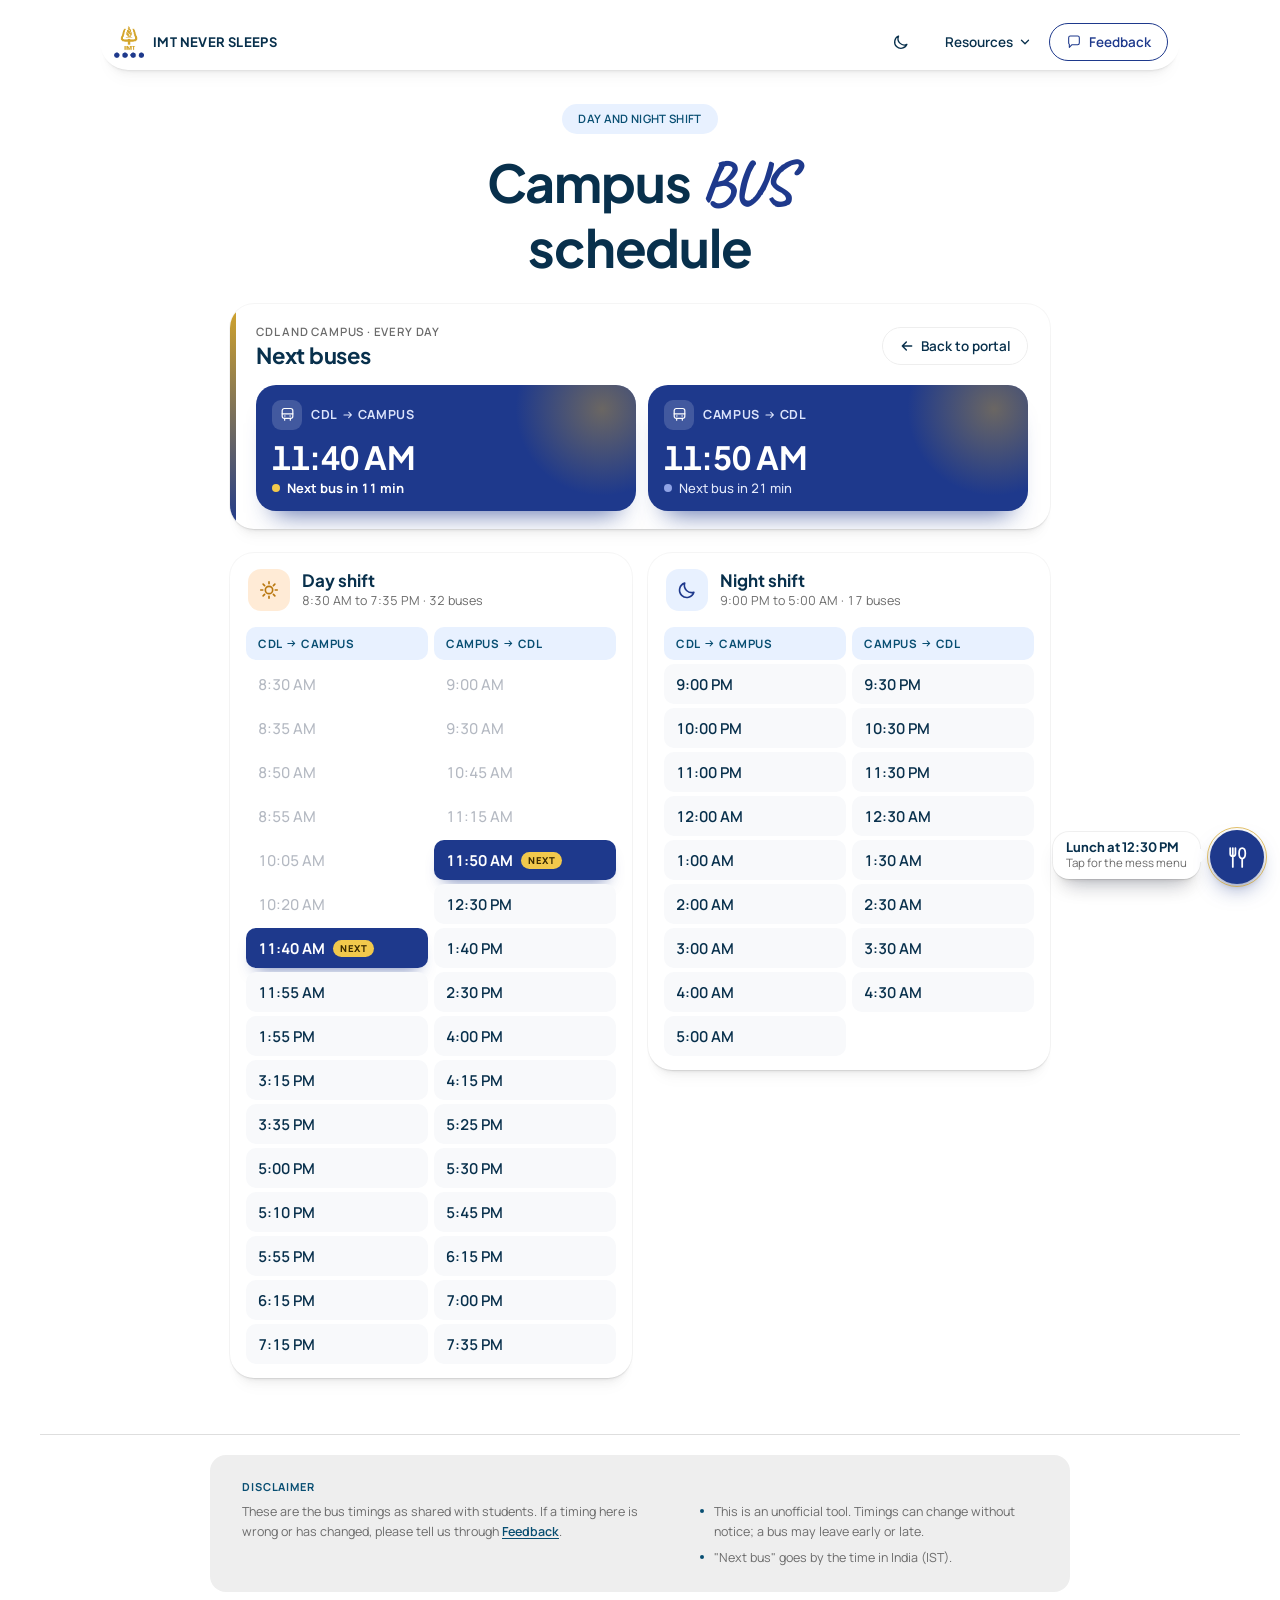
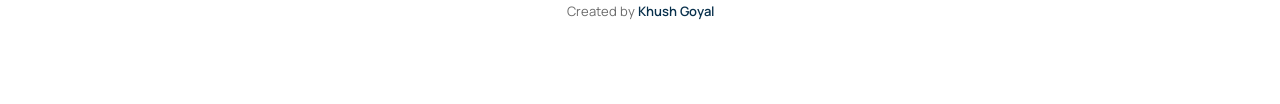
==== bus/index.html @ 66f034b4 "DCP 2026-28 Week 5 schedule Co-Authored-By: Claude Sonnet 5.5 <noreply@anthropic.com>" ====
<!DOCTYPE html>
<html lang="en-IN">
<head>
<meta charset="UTF-8">
<meta name="viewport" content="width=device-width, initial-scale=1.0, viewport-fit=cover">
<title>IMT Ghaziabad Bus Schedule: CDL to Campus | IMT Never Sleeps</title>
<meta name="description" content="IMT Ghaziabad campus bus timings between CDL and Campus: the full day and night shift timetable, with the next bus each way.">
<!--seo:head-->
<link rel="canonical" href="https://imtneversleeps.com/bus/">
<meta name="robots" content="index, follow, max-image-preview:large, max-snippet:-1">
<meta property="og:type" content="website">
<meta property="og:site_name" content="IMT Never Sleeps">
<meta property="og:locale" content="en_IN">
<meta property="og:title" content="IMT Ghaziabad Bus Schedule: CDL to Campus | IMT Never Sleeps">
<meta property="og:description" content="IMT Ghaziabad campus bus timings between CDL and Campus: the full day and night shift timetable, with the next bus each way.">
<meta property="og:url" content="https://imtneversleeps.com/bus/">
<meta property="og:image" content="https://imtneversleeps.com/assets/og-image.png">
<meta property="og:image:width" content="1200">
<meta property="og:image:height" content="630">
<meta property="og:image:alt" content="IMT Never Sleeps: class schedule, exam seat, bus and mess menu for IMT Ghaziabad">
<meta name="twitter:card" content="summary_large_image">
<meta name="twitter:title" content="IMT Ghaziabad Bus Schedule: CDL to Campus | IMT Never Sleeps">
<meta name="twitter:description" content="IMT Ghaziabad campus bus timings between CDL and Campus: the full day and night shift timetable, with the next bus each way.">
<meta name="twitter:image" content="https://imtneversleeps.com/assets/og-image.png">
<script type="application/ld+json">{"@context":"https://schema.org","@graph":[{"@type":"WebPage","@id":"https://imtneversleeps.com/bus/#webpage","url":"https://imtneversleeps.com/bus/","name":"IMT Ghaziabad Bus Schedule: CDL to Campus | IMT Never Sleeps","description":"IMT Ghaziabad campus bus timings between CDL and Campus: the full day and night shift timetable, with the next bus each way.","inLanguage":"en-IN","isPartOf":{"@id":"https://imtneversleeps.com/#website"},"dateModified":"2026-10-31","primaryImageOfPage":{"@type":"ImageObject","url":"https://imtneversleeps.com/assets/og-image.png"},"breadcrumb":{"@id":"https://imtneversleeps.com/bus/#breadcrumb"}},{"@type":"BreadcrumbList","@id":"https://imtneversleeps.com/bus/#breadcrumb","itemListElement":[{"@type":"ListItem","position":1,"name":"Home","item":"https://imtneversleeps.com/"},{"@type":"ListItem","position":2,"name":"Bus schedule","item":"https://imtneversleeps.com/bus/"}]}]}</script>
<!--/seo:head-->
<link rel="icon" type="image/png" href="../assets/imt-logo.png">
<link rel="manifest" href="../manifest.webmanifest">
<meta name="theme-color" content="#ffffff">
<meta name="color-scheme" content="light dark">
<meta name="apple-mobile-web-app-capable" content="yes">
<meta name="mobile-web-app-capable" content="yes">
<meta name="apple-mobile-web-app-title" content="IMT Never Sleeps">
<link rel="apple-touch-icon" href="../assets/apple-touch-icon.png?v=halloween">
<link rel="preconnect" href="https://fonts.gstatic.com" crossorigin>
<link rel="stylesheet" href="https://fonts.googleapis.com/css2?family=Manrope:wght@400;500;600;700&family=Plus+Jakarta+Sans:wght@500;600;700&family=Caveat:wght@600;700&display=swap">
<script src="../js/theme.js?v=702672a2"></script>
<script>try{if(sessionStorage.getItem('imt.pre'))document.documentElement.classList.add('pre-quick')}catch(e){}</script>
<link rel="stylesheet" href="../css/styles.css?v=c58697b0">
<link rel="stylesheet" href="../css/festival.css?v=6473209a">
</head>
<body class="tool">
<div id="preloader" role="status" aria-label="Loading IMT Never Sleeps">
  <div class="pre-stage">
    <span class="pre-glow"></span>
    <svg class="pre-ring" viewBox="0 0 120 120" aria-hidden="true"><circle class="pre-track" cx="60" cy="60" r="54"/><circle cx="60" cy="60" r="54"/></svg>
    <span class="pre-tile"><img src="../assets/imt-logo.png" alt="" width="56" height="62"></span>
    <i class="pre-star s1"></i><i class="pre-star s2"></i><i class="pre-star s3"></i>
  </div>
  <div class="pre-name">IMT <b>Never</b> Sleeps</div>
  <div class="pre-bar"><i></i></div>
</div>
<noscript><style>#preloader{display:none!important}</style></noscript>


<header class="site-header" id="siteHeader">
  <div class="header-inner">
    <a class="brand" href="../" aria-label="IMT Never Sleeps, home">
      <img class="brand-icon" src="../assets/imt-logo.png" alt="" width="30" height="33">
      <span class="brand-name">IMT Never Sleeps</span>
    </a>
    <button class="theme-toggle" id="themeBtn" type="button" aria-label="Switch to dark mode" title="Switch to dark mode">
      <svg class="th-ico th-moon" viewBox="0 0 24 24" fill="none" aria-hidden="true"><path d="M20 14.500A8 8 0 0 1 9.500 4a8 8 0 1 0 10.500 10.500Z" stroke="currentColor" stroke-width="1.700" stroke-linejoin="round"/></svg>
      <svg class="th-ico th-sun" viewBox="0 0 24 24" fill="none" aria-hidden="true"><circle cx="12" cy="12" r="4" stroke="currentColor" stroke-width="1.700"/><path d="M12 3v2.200M12 18.800V21M3 12h2.200M18.800 12H21M5.600 5.600l1.600 1.600M16.800 16.800l1.600 1.600M5.600 18.400l1.600-1.600M16.800 7.200l1.600-1.600" stroke="currentColor" stroke-width="1.700" stroke-linecap="round"/></svg>
    </button>
    <button class="nav-toggle" id="navToggle" type="button" aria-label="Menu" aria-expanded="false" aria-controls="navMenu">
      <svg viewBox="0 0 24 24" fill="none" aria-hidden="true"><path d="M4 7h16M4 12h16M4 17h16" stroke="currentColor" stroke-width="1.9" stroke-linecap="round"/></svg>
    </button>
    <nav class="header-actions nav-menu" id="navMenu" aria-label="Site">
      <div class="nav-group" id="navRes">
        <button class="nav-link nav-res" id="resToggle" type="button" aria-expanded="false" aria-controls="resMenu">
          <svg viewBox="0 0 24 24" fill="none" aria-hidden="true"><rect x="4" y="4" width="6.500" height="6.500" rx="1.800" stroke="currentColor" stroke-width="1.600"/><rect x="13.500" y="4" width="6.500" height="6.500" rx="1.800" stroke="currentColor" stroke-width="1.600"/><rect x="4" y="13.500" width="6.500" height="6.500" rx="1.800" stroke="currentColor" stroke-width="1.600"/><rect x="13.500" y="13.500" width="6.500" height="6.500" rx="1.800" stroke="currentColor" stroke-width="1.600"/></svg>
          <span>Resources</span>
          <svg class="nav-chev" viewBox="0 0 24 24" fill="none" aria-hidden="true"><path d="M6 9l6 6 6-6" stroke="currentColor" stroke-width="2.2" stroke-linecap="round" stroke-linejoin="round"/></svg>
        </button>
        <div class="res-menu" id="resMenu">
          <a class="res-item" id="busNav" href="../bus/">
            <svg viewBox="0 0 24 24" fill="none" aria-hidden="true"><rect x="4.5" y="3.5" width="15" height="14" rx="3" stroke="currentColor" stroke-width="1.6"/><path d="M4.5 11h15M8 17.5V20M16 17.5V20" stroke="currentColor" stroke-width="1.6" stroke-linecap="round"/><circle cx="8.3" cy="14.200" r="1" fill="currentColor"/><circle cx="15.700" cy="14.200" r="1" fill="currentColor"/></svg>
            <span>Bus Schedule</span>
          </a>
          <div class="res-pair">
            <a class="res-item" id="lmsNav" href="https://lms.imt.edu/login/" target="_blank" rel="noopener">
              <svg viewBox="0 0 24 24" fill="none" aria-hidden="true"><path d="M2.500 9.500 12 5l9.500 4.500L12 14 2.500 9.500Z" stroke="currentColor" stroke-width="1.600" stroke-linejoin="round"/><path d="M6.500 11.800V16c0 1.200 2.500 2.500 5.500 2.500s5.500-1.300 5.500-2.500v-4.200M21.500 9.500V15" stroke="currentColor" stroke-width="1.600" stroke-linecap="round" stroke-linejoin="round"/></svg>
              <span>LMS</span>
            </a>
            <a class="res-item" id="erpNav" href="https://erp.imt.edu/login.htm" target="_blank" rel="noopener">
              <svg viewBox="0 0 24 24" fill="none" aria-hidden="true"><path d="M3 20.500h18M5 20.500V9.500M19 20.500V9.500M9.500 20.500V9.500M14.500 20.500V9.500M2.500 9 12 3.500 21.500 9H2.500Z" stroke="currentColor" stroke-width="1.600" stroke-linecap="round" stroke-linejoin="round"/></svg>
              <span>ERP</span>
            </a>
          </div>
        </div>
      </div>
      <a class="nav-link" id="feedbackNav" href="https://forms.gle/y2CWo8Nq7o2GqytcA" target="_blank" rel="noopener">
        <svg viewBox="0 0 24 24" fill="none" aria-hidden="true"><path d="M4 5.5A2.5 2.5 0 0 1 6.5 3h11A2.5 2.5 0 0 1 20 5.5v8A2.5 2.5 0 0 1 17.5 16H9l-4 4v-4.5A2.5 2.5 0 0 1 4 13.5v-8Z" stroke="currentColor" stroke-width="1.6" stroke-linejoin="round"/></svg>
        <span>Feedback</span>
      </a>
      <button class="nav-link nav-install" id="installNav" type="button" hidden>
        <svg viewBox="0 0 24 24" fill="none" aria-hidden="true"><rect x="6" y="2.5" width="12" height="19" rx="2.5" stroke="currentColor" stroke-width="1.6"/><path d="M12 7.5v7M9 12l3 3 3-3" stroke="currentColor" stroke-width="1.6" stroke-linecap="round" stroke-linejoin="round"/></svg>
        <span id="installNavText">Install app</span>
      </button>
    </nav>
  </div>
</header>

<div class="hero-glow" aria-hidden="true"></div>

<div class="wrap">
  <div class="hero" id="top">
    <span class="eyebrow">Day and night shift</span>
    <h1>Campus <span class="cursive-accent">bus</span><br>schedule</h1>
  </div>

  <div id="results">
    <div class="ticket-head id-card bus-head">
      <div class="id-head">
        <div class="id-who">
          <div class="roll-lbl">CDL and Campus · every day</div>
          <div class="roll-val">Next buses</div>
        </div>
        <a class="btn-ghost id-back" id="backBtn" href="../">
          <svg viewBox="0 0 24 24" fill="none" aria-hidden="true"><path d="M19 12H5M11 6l-6 6 6 6" stroke="currentColor" stroke-width="2.2" stroke-linecap="round" stroke-linejoin="round"/></svg>
          Back to portal
        </a>
      </div>
      <div class="bus-nexts" id="busNext" aria-live="polite"></div>
    </div>
    <div class="bus-shifts" id="busShifts"><!--seo:busfallback--><section class="seo-shift"><h2>Day shift</h2><table class="seo-table"><caption>From CDL to Campus</caption><tbody><tr><td>8:30 AM, 8:35 AM, 8:50 AM, 8:55 AM, 10:05 AM, 10:20 AM, 11:40 AM, 11:55 AM, 1:55 PM, 3:15 PM, 3:35 PM, 5:00 PM, 5:10 PM, 5:55 PM, 6:15 PM, 7:15 PM</td></tr></tbody></table><table class="seo-table"><caption>From Campus to CDL</caption><tbody><tr><td>9:00 AM, 9:30 AM, 10:45 AM, 11:15 AM, 11:50 AM, 12:30 PM, 1:40 PM, 2:30 PM, 4:00 PM, 4:15 PM, 5:25 PM, 5:30 PM, 5:45 PM, 6:15 PM, 7:00 PM, 7:35 PM</td></tr></tbody></table></section><section class="seo-shift"><h2>Night shift</h2><table class="seo-table"><caption>From CDL to Campus</caption><tbody><tr><td>9:00 PM, 10:00 PM, 11:00 PM, 12:00 AM, 1:00 AM, 2:00 AM, 3:00 AM, 4:00 AM, 5:00 AM</td></tr></tbody></table><table class="seo-table"><caption>From Campus to CDL</caption><tbody><tr><td>9:30 PM, 10:30 PM, 11:30 PM, 12:30 AM, 1:30 AM, 2:30 AM, 3:30 AM, 4:30 AM</td></tr></tbody></table></section><!--/seo:busfallback--></div>
  </div>
  <!--seo:about--><noscript><section class="seo-about" id="about" aria-labelledby="aboutTitle"><h2 id="aboutTitle">About the campus bus</h2><p>The day shift has 16 buses from CDL (first at 8:30 AM) and 16 from Campus (first at 9:00 AM, last at 7:35 PM). The night shift has 9 buses from CDL (first at 9:00 PM) and 8 from Campus (first at 9:30 PM, last at 4:30 AM).</p><h2>Frequently asked questions</h2><div class="seo-faq"><div class="seo-q"><h3>When is the first bus from CDL to Campus?</h3><p>On the day shift the first bus from CDL leaves at 8:30 AM and the first from Campus leaves at 9:00 AM.</p></div><div class="seo-q"><h3>Is there a night bus at IMT Ghaziabad?</h3><p>Yes. The night shift has 9 buses from CDL (first at 9:00 PM) and 8 from Campus (first at 9:30 PM, last at 4:30 AM).</p></div><div class="seo-q"><h3>Do the bus timings change?</h3><p>They can. The timings are those shared with students and were last updated on 23 Oct 2026. A bus may leave early or late, so allow some margin.</p></div></div></section></noscript><!--/seo:about-->
</div>

<footer>
  <div class="disclaimer">
    <span class="disclaimer-label">Disclaimer</span>
    <div class="disclaimer-body">
      <p class="disclaimer-text">These are the bus timings as shared with students. If a timing here is wrong or has changed, please tell us through <a href="https://forms.gle/y2CWo8Nq7o2GqytcA" target="_blank" rel="noopener">Feedback</a>.</p>
      <ul class="disclaimer-list">
        <li>This is an unofficial tool. Timings can change without notice; a bus may leave early or late.</li>
        <li>"Next bus" goes by the time in India (IST).</li>
      </ul>
    </div>
  </div>
  <span class="credit">Created by <a href="https://www.linkedin.com/in/khushgoyal17/" target="_blank" rel="noopener">Khush Goyal</a></span>
</footer>

<script src="../js/portal-config.js?v=59d9a787"></script>
<script src="../js/site-data.js?v=dc0d8661"></script>
<script src="../js/roster-data.js?v=dfa1e380"></script>
<script src="../js/common.js?v=d513f07c"></script>
<script src="../js/festival.js?v=316a29ea"></script>
<script src="../js/halloween.js?v=b60eede7"></script>
<script src="../js/mess-data.js?v=aaeb11f6"></script>
<script src="../js/mess.js?v=8ed478b9"></script>
<script src="../js/bus-data.js?v=383916c0"></script>
<script src="../js/bus.js?v=7085c862"></script>
<script src="../js/preloader.js?v=bb9ffc0e"></script>
</body>
</html>
---- css/styles.css ----
:root{
  color-scheme: light;

  /* ---- Portrait design tokens (see DESIGN FILE/) ---- */
  --color-portrait-ink:#08304c;
  --color-nautical-teal:#084e72;
  /* sampled directly from assets/imt-logo.png: the torch's gold and the wordmark's navy */
  --color-imt-navy:#1e398c;
  --color-imt-gold:#d4a52a;
  --color-graphite-body:#2c2c2c;
  --color-slate-helper:#6b6b6b;
  --color-ash-divider:#dedede;
  --color-mist-hairline:#eeeeee;
  --color-white-canvas:#ffffff;
  --color-mint-wash:#d7ffe2;
  --color-sky-wash:#e8f1ff;
  --color-peach-wash:#ffebd6;
  /* Functional exception: the design file has no semantic error color of its own
     (its palette is two navy inks + one decorative rainbow), so this is a
     pragmatic addition for a real UI error state, not a brand hue. */
  --color-danger:#c0392b;

  /* More tokens, so the dark theme (end of this file) can change them.
     --color-page is the page behind the cards; --color-accent is the navy
     when it is used as text, a border or an icon (the navy as a button
     background stays --color-imt-navy). */
  --color-page:#ffffff;
  --color-accent:#1e398c;
  --color-drop:#fbfcfe;
  --color-row:#f8f9fb;
  --color-gone:#b4b9c2;
  --color-ok-ink:#0c4a2c;
  --color-bad-ink:#7c2018;
  --color-sun-ink:#b9770e;

  /* Fonts: Switzer/Basier Circle are commercial and unavailable on Google Fonts,
     so we use the design file's own listed substitutes. */
  --font-switzer:'Manrope', ui-sans-serif, system-ui, -apple-system, "Segoe UI", Roboto, sans-serif;
  --font-basier-circle:'Plus Jakarta Sans', ui-sans-serif, system-ui, -apple-system, "Segoe UI", Roboto, sans-serif;
  --font-cursive:'Caveat', cursive;

  --page-max-width:1200px;

  --radius-nav:28px;
  --radius-tags:9999px;
  --radius-cards:24px;
  --radius-buttons:28px;

  --shadow-md: rgba(0,0,0,.03) 0 16px 16px -8px, rgba(0,0,0,.03) 0 10px 10px -5px, rgba(0,0,0,.03) 0 5px 5px -2.5px, rgba(0,0,0,.03) 0 3px 3px -1.5px, rgba(0,0,0,.03) 0 2px 2px -1px, rgba(0,0,0,.03) 0 1px 1px -.5px;
  --shadow-subtle-2: oklab(0 0 0 / .04) 0 0 0 1px, rgba(0,0,0,.03) 0 16px 16px -8px, rgba(0,0,0,.03) 0 10px 10px -5px, rgba(0,0,0,.03) 0 5px 5px -2.5px, rgba(0,0,0,.03) 0 3px 3px -1.5px, rgba(0,0,0,.03) 0 2px 2px -1px, rgba(0,0,0,.03) 0 1px 1px -.5px;
  --shadow-subtle-3: oklab(0 0 0 / .06) 0 0 0 1px, rgba(0,0,0,.07) 0 20px 20px -10px, rgba(0,0,0,.04) 0 10px 10px -5px, rgba(0,0,0,.03) 0 5px 5px -2.5px, rgba(0,0,0,.03) 0 3px 3px -1.5px, rgba(0,0,0,.03) 0 2px 2px -1px, rgba(0,0,0,.03) 0 1px 1px -.5px;
}

*{box-sizing:border-box}
html,body{background:var(--color-page)}
body{
  margin:0;
  color:var(--color-portrait-ink);
  font-family:var(--font-switzer);
  font-variant-numeric:tabular-nums;
  -webkit-font-smoothing:antialiased;
  overflow-x:hidden;
  /* "clip", like the html rule near the end of this file, cuts anything that
     sticks out sideways without making the body a scroll area of its own;
     as a scroll area it would stop the header below from staying put */
  overflow-x:clip;
  /* No "perspective" on the body: it put the sticky header inside a 3D
     rendering context, which makes it shake while scrolling. The 3D tilts
     below carry their own perspective() instead. */
}
h1,h2,h3{ font-family:var(--font-basier-circle); text-wrap:balance; margin:0; }
a{color:inherit}

/* ---------- header ---------- */
.site-header{
  position:sticky; top:14px; z-index:30;
  max-width:calc(var(--page-max-width) - 80px);
  margin:0 auto; padding:0 20px;
  transform-origin:top center;
  animation:dropIn .7s cubic-bezier(.2,.8,.2,1) .02s backwards;
}
.header-inner{
  display:flex; align-items:center; justify-content:space-between; gap:12px;
  background:var(--color-white-canvas);
  border-radius:var(--radius-nav);
  box-shadow:var(--shadow-md);
  padding:8px 12px 8px 14px;
  transition:box-shadow .3s ease;
}
.site-header.is-scrolled .header-inner{ box-shadow:var(--shadow-subtle-3); }

.brand{ display:inline-flex; align-items:center; gap:9px; text-decoration:none; color:var(--color-portrait-ink); min-width:0; }
.brand-icon{ flex-shrink:0; display:block; object-fit:contain; }
.brand-name{ font-family:var(--font-basier-circle); font-weight:700; font-size:13px; letter-spacing:.03em; text-transform:uppercase; white-space:nowrap; overflow:hidden; text-overflow:ellipsis; }

.btn-contact{
  display:inline-flex; align-items:center; gap:6px;
  font:inherit; font-weight:600; font-size:13.5px;
  padding:10px 18px; border-radius:var(--radius-buttons);
  border:1.5px solid var(--color-accent); color:var(--color-accent); background:var(--color-white-canvas);
  text-decoration:none; white-space:nowrap;
  transition:transform .15s cubic-bezier(.2,.8,.2,1), background .2s ease, color .2s ease;
}
.btn-contact svg{ width:15px;height:15px;flex-shrink:0; }
.btn-contact:hover{ background:var(--color-imt-navy); color:#fff; transform:translateY(-2px); }
.btn-contact:active{ transform:translateY(0) scale(.97); }

/* The entrance animations play and then let go ('backwards', not 'forwards'): the element goes back to its
   ordinary styles, with no transform left on it at all. A leftover transform, even an identity one, gives a
   sticky header its own paint layer, which is what shakes while scrolling on a phone. */
@keyframes dropIn{ from{ opacity:0; transform:perspective(1600px) translateY(-16px) rotateX(8deg); } }

/* soft one-off radial glow behind the hero only, per the source design system */
.hero-glow{
  position:absolute; left:50%; top:64px;
  width:min(900px,100vw); height:min(520px,70vw);
  transform:translateX(-50%);
  background:radial-gradient(min(560px,90vw) min(360px,60vw) at 50% 30%, color-mix(in srgb, var(--color-imt-gold) 14%, transparent) 0%, transparent 70%);
  z-index:-1; pointer-events:none;
}

.wrap{
  max-width:860px;
  margin:0 auto;
  padding-inline:20px;
  padding-block:48px 0;
  position:relative;
  z-index:1;
}
.hero,.search-card,#emptyState{
  max-width:640px;
  margin-left:auto;
  margin-right:auto;
}

/* ---------- hero ---------- */
.hero{
  text-align:center;
  transform-origin:top center;
  animation:heroIn .8s cubic-bezier(.2,.8,.2,1) .12s backwards;
}
@keyframes heroIn{ from{ opacity:0; transform:perspective(1600px) translateY(18px) rotateX(6deg); } }

.eyebrow{
  display:inline-flex;align-items:center;gap:6px;
  font-size:11.5px;font-weight:600;letter-spacing:.03em;text-transform:uppercase;
  color:var(--color-nautical-teal);
  background:var(--color-sky-wash);
  padding:7px 16px;border-radius:var(--radius-tags);
  margin-bottom:22px;
  max-width:100%;
  text-align:center;
  white-space:nowrap;
  line-height:1.4;
}
@media (max-width:480px){
  .eyebrow{ font-size:9.5px; letter-spacing:.01em; padding:6px 12px; white-space:normal; }
}

h1{
  font-size:clamp(34px,7vw,64px);
  font-weight:700;
  letter-spacing:-0.02em;
  line-height:1.12;
  color:var(--color-portrait-ink);
  margin-bottom:0;
}
.cursive-accent{
  font-family:var(--font-cursive);
  font-weight:700;
  font-size:1.2em;
  color:var(--color-accent);
  padding-inline:2px;
}

/* ---------- search ---------- */
.search-card{
  margin-top:40px;
  background:var(--color-white-canvas);
  border:1px solid var(--color-mist-hairline);
  border-radius:var(--radius-cards);
  box-shadow:var(--shadow-subtle-2);
  padding:24px;
  animation:cardIn .7s cubic-bezier(.2,.8,.2,1) .24s backwards;
  transition:box-shadow .35s ease;
}
@keyframes cardIn{ from{ opacity:0; transform:translateY(var(--rise, 20px)); } }
.search-card:hover{ box-shadow:var(--shadow-subtle-3); }

.field-label{
  display:block;font-size:12px;font-weight:600;letter-spacing:.05em;text-transform:uppercase;
  color:var(--color-slate-helper);margin-bottom:8px;
}
.search-row{display:flex;gap:10px;position:relative}
#roll{
  flex:1;
  min-width:0;
  font:inherit;
  font-size:16px;
  font-weight:500;
  letter-spacing:.02em;
  padding:14px 18px;
  border-radius:var(--radius-tags);
  border:1.5px solid var(--color-mist-hairline);
  background:var(--color-white-canvas);
  color:var(--color-portrait-ink);
  transition:border-color .2s ease;
}
#roll::placeholder{color:var(--color-slate-helper);letter-spacing:normal;font-weight:400}
#roll:focus{outline:none;border-color:var(--color-portrait-ink)}

/* IMT brand CTA - solid navy, sampled from the logo */
.btn-rainbow{
  position:relative;
  font:inherit;font-weight:700;font-size:15px;
  padding:12px 26px;border-radius:var(--radius-buttons);
  color:#fff;cursor:pointer;
  white-space:nowrap;
  border:none;
  background-color:var(--color-imt-navy);
  box-shadow:var(--shadow-subtle-2);
  transition:transform .15s cubic-bezier(.2,.8,.2,1), box-shadow .15s ease, filter .15s ease;
}
.btn-rainbow:hover{ transform:perspective(900px) translateY(-2px) rotateX(4deg); box-shadow:var(--shadow-md); filter:brightness(1.12); }
.btn-rainbow:active{ transform:translateY(0) scale(.97); }

.error{
  margin-top:14px;font-size:14px;color:var(--color-danger);font-weight:500;
  display:flex;gap:6px;align-items:flex-start;
}

/* ---------- steps strip ---------- */
.steps-strip{
  display:flex; justify-content:center; align-items:center;
  flex-wrap:nowrap;
  gap:8px 20px;
  max-width:100%; margin:28px auto 0;
  --rise:14px;
  animation:cardIn .6s cubic-bezier(.2,.8,.2,1) .34s backwards;
}
.step{ display:flex; align-items:center; gap:8px; transition:transform .2s cubic-bezier(.2,.8,.2,1); white-space:nowrap; }
.step-badge{
  width:30px;height:30px;flex-shrink:0;
  border-radius:50%;
  background:var(--color-sky-wash); color:var(--color-nautical-teal);
  display:flex;align-items:center;justify-content:center;
}
.step-badge svg{ width:15px;height:15px; }
.step-text{ font-size:13.5px; color:var(--color-graphite-body); font-weight:500; }
.step + .step::before{
  content:"";
  width:16px;height:1px;background:var(--color-ash-divider);
  margin-right:12px;
  align-self:center;
  flex-shrink:0;
}
@media (max-width:900px){
  .steps-strip{ flex-wrap:wrap; }
}
@media (max-width:520px){
  .steps-strip{ flex-direction:column; align-items:center; gap:12px; }
  .step + .step::before{ display:none; }
}

/* ---------- results ---------- */
#results{margin-top:40px}
.ticket-head{
  display:flex;justify-content:space-between;align-items:flex-end;gap:12px;
  margin-bottom:16px;flex-wrap:wrap;
}
.ticket-head .roll-lbl{font-size:12px;color:var(--color-slate-helper);letter-spacing:.05em;text-transform:uppercase;font-weight:600}
.ticket-head .roll-val{font-size:24px;font-weight:700;color:var(--color-portrait-ink);letter-spacing:-.01em;font-family:var(--font-basier-circle)}
.ticket-head .roll-roster{font-size:13px;color:var(--color-slate-helper);font-weight:500;margin-top:2px}
.count-badge{
  font-size:13px;font-weight:600;color:var(--color-nautical-teal);
  background:var(--color-sky-wash);
  padding:6px 14px;border-radius:var(--radius-tags);white-space:nowrap;
}

.actions{display:flex;gap:10px;margin-bottom:26px;flex-wrap:wrap}
.btn-ghost{
  display:inline-flex;align-items:center;justify-content:center;gap:6px;
  font:inherit;font-weight:600;font-size:14px;
  padding:11px 22px;border-radius:var(--radius-buttons);cursor:pointer;
  border:1.5px solid var(--color-mist-hairline);background:var(--color-white-canvas);color:var(--color-portrait-ink);
  transition:transform .15s ease, border-color .15s ease, background .2s ease, color .2s ease;
}
.btn-ghost svg{ width:16px;height:16px;flex-shrink:0; }
.btn-ghost:hover{ background:var(--color-imt-navy); border-color:var(--color-imt-navy); color:#fff; transform:translateY(-2px); }
.btn-ghost:active{ transform:translateY(0) scale(.97); }

.day-group{margin-bottom:28px}
.day-title{
  font-size:13px;font-weight:700;letter-spacing:.04em;text-transform:uppercase;
  color:var(--color-slate-helper);margin:0 0 12px;
  display:flex;align-items:center;gap:10px;
}
.day-title::after{content:"";flex:1;height:1px;background:var(--color-ash-divider)}

.card-grid{
  display:grid;
  grid-template-columns:repeat(2,1fr);
  gap:14px;
}
@media (max-width:640px){
  .card-grid{ grid-template-columns:1fr; }
}

.exam-card{
  background:var(--color-white-canvas);
  border:1px solid var(--color-mist-hairline);
  border-radius:var(--radius-cards);
  padding:20px 22px;
  box-shadow:var(--shadow-subtle-2);
  transform-origin:top center;
  animation:cardReveal .55s cubic-bezier(.2,.8,.2,1) backwards;
  transition:transform .25s cubic-bezier(.2,.8,.2,1), box-shadow .25s ease;
}   /* no will-change: it made every card its own paint layer, which stutters a phone */
.exam-card:hover{ box-shadow:var(--shadow-subtle-3); }
@keyframes cardReveal{ from{ opacity:0; transform:perspective(1600px) translateY(16px) rotateX(-6deg); } }

.exam-subject{font-weight:700;font-size:16px;color:var(--color-portrait-ink);line-height:1.4;margin-bottom:16px}

.detail-grid{
  display:grid;
  grid-template-columns:repeat(2,1fr);
  gap:12px;
}
.detail{
  background:var(--tint, var(--color-mist-hairline));
  border-radius:12px;
  padding:10px 12px;
}
.detail .k{
  font-size:10.5px;font-weight:600;text-transform:uppercase;letter-spacing:.05em;
  color:var(--color-slate-helper);margin-bottom:4px;
}
.detail .v{font-size:15px;font-weight:700;color:var(--color-portrait-ink)}

.card-cal-link{
  display:inline-flex; align-items:center; gap:5px;
  margin-top:14px;
  font-size:12.5px; font-weight:600; color:var(--color-nautical-teal);
  text-decoration:none;
}
.card-cal-link svg{ width:13px;height:13px;flex-shrink:0; }
.card-cal-link:hover{ text-decoration:underline; }

.empty{
  text-align:center;padding:48px 20px;color:var(--color-slate-helper);font-size:14.5px;font-weight:400;
}

/* ---------- footer ---------- */
footer{
  max-width:var(--page-max-width);
  margin:56px auto 0;padding:20px 20px 40px;
  border-top:1px solid var(--color-ash-divider);
  display:flex;flex-direction:column;align-items:center;gap:10px;
  text-align:center;
}
.disclaimer{
  width:100%; max-width:560px;
  text-align:left;
  background:var(--color-mist-hairline);
  border-radius:16px;
  padding:16px 20px;
}
.disclaimer-label{
  display:block;
  font-size:11px;font-weight:700;letter-spacing:.08em;text-transform:uppercase;
  color:var(--color-nautical-teal);
  margin-bottom:8px;
}
.disclaimer-list{ margin:0;padding:0;list-style:none;display:flex;flex-direction:column;gap:6px; }
.disclaimer-list li{
  position:relative;padding-left:14px;
  font-size:12px;line-height:1.55;color:var(--color-slate-helper);font-weight:400;
}
.disclaimer-list li::before{
  content:"";position:absolute;left:0;top:7px;
  width:4px;height:4px;border-radius:50%;
  background:var(--color-nautical-teal);
}
.disclaimer-text{ margin:0; font-size:12px;line-height:1.55;color:var(--color-slate-helper);font-weight:400; }
footer .credit{font-size:13px;color:var(--color-slate-helper);font-weight:400}
footer .credit a{color:var(--color-portrait-ink);text-decoration:none;font-weight:600}
footer .credit a:hover{text-decoration:underline}

[hidden]{display:none!important}

@media (prefers-reduced-motion: reduce){
  .site-header,.hero,.search-card,.steps-strip,.exam-card{ animation:none!important; opacity:1!important; transform:none!important; }
  .btn-rainbow:hover,.btn-contact:hover,.btn-ghost:hover,.exam-card:hover{ transform:none!important; }
  .exam-card{ transition:none!important; }
}

@media (max-width:480px){
  .detail-grid{grid-template-columns:repeat(2,1fr)}
  .search-card{ padding:18px; }
  .search-row{flex-direction:column; gap:8px;}
  #roll{ padding:11px 16px; }
  .btn-rainbow{ padding:11px 20px; font-size:14px; }
  .actions{flex-wrap:nowrap}
  .btn-rainbow,.btn-ghost{flex:1;text-align:center;padding-left:14px;padding-right:14px}
  .wrap{padding-block:36px 0}
  .brand-name{ font-size:12.5px; }
  .brand-icon{ width:24px; height:26px; }
  .btn-contact{ padding:9px 14px; font-size:12.5px; }
}

/* ============ PRINT: plain, one page, roll number + info only ============ */
@media print{
  @page{ size:auto; margin:10mm 14mm; }
  html,body{ background:#fff!important; }
  html,body,.wrap{ perspective:none!important; }
  .site-header,.hero-glow,.search-card,.steps-strip,.actions,.eyebrow,footer .disclaimer,.count-badge,.card-cal-link{ display:none!important; }
  body *{ animation:none!important; transform:none!important; box-shadow:none!important; opacity:1!important; }
  .wrap{ max-width:100%; padding:0; }
  h1{ display:none; }
  .ticket-head{ display:block; margin-bottom:10px; border-bottom:1.5px solid #000; padding-bottom:8px; }
  .ticket-head .roll-lbl{ font-size:10px; color:#000; }
  .ticket-head .roll-val{ font-size:18px; color:#000; }
  .ticket-head .roll-roster{ font-size:10.5px; color:#333; }
  .day-group{ margin-bottom:8px; }
  .day-title{ font-size:10.5px; color:#000; margin-bottom:4px; }
  .day-title::after{ display:none; }
  .card-grid{ display:block!important; }
  .exam-card{
    border:0; border-bottom:1px solid #ccc; border-radius:0;
    padding:6px 0; margin-bottom:0;
    page-break-inside:avoid; break-inside:avoid;
  }
  .exam-subject{ font-size:12.5px; margin-bottom:4px; color:#000; }
  .detail-grid{ display:flex; gap:18px; }
  .detail{ background:none!important; padding:0; }
  .detail .k{ color:#555; font-size:8.5px; }
  .detail .v{ color:#000; font-size:11.5px; }
  footer{ margin-top:14px; padding-top:8px; border-color:#ccc; }
  footer .credit{ font-size:10px; color:#555; }
  footer .credit a{ color:#000; }
}

/* ============ portal + weekly additions ============ */
a.btn-ghost{ text-decoration:none; }

/* ---------- greeting card (portal) ---------- */
.greet-card,.notice-card{
  max-width:640px;
  margin:40px auto 0;
  background:var(--color-white-canvas);
  border:1px solid var(--color-mist-hairline);
  border-radius:var(--radius-cards);
  box-shadow:var(--shadow-subtle-2);
  padding:28px 24px 24px;
  text-align:center;
  animation:cardReveal .55s cubic-bezier(.2,.8,.2,1) backwards;
}
.greet-roll{
  font-size:12px;font-weight:600;letter-spacing:.05em;text-transform:uppercase;
  color:var(--color-slate-helper);margin-bottom:8px;
}
.greet-name,.notice-title{
  font-size:clamp(24px,5vw,34px);font-weight:700;letter-spacing:-.01em;line-height:1.2;
  color:var(--color-portrait-ink);overflow-wrap:anywhere;
}
.greet-meta{
  display:inline-block;margin-top:12px;
  font-size:12.5px;font-weight:600;color:var(--color-nautical-teal);
  background:var(--color-sky-wash);
  padding:6px 14px;border-radius:var(--radius-cards);line-height:1.5;
}
.greet-note,.notice-text{
  margin:14px auto 0;max-width:460px;
  font-size:13.5px;line-height:1.55;color:var(--color-slate-helper);
}
.notice-card .btn-ghost{ margin-top:20px; }

.tool-grid{
  display:grid;grid-template-columns:repeat(2,1fr);gap:12px;
  margin-top:24px;text-align:left;
}
@media (max-width:560px){ .tool-grid{ grid-template-columns:1fr; } }
.tool-btn{
  display:flex;align-items:center;gap:12px;
  padding:16px 18px;border-radius:20px;
  background:var(--color-imt-navy);color:#fff;text-decoration:none;
  box-shadow:var(--shadow-subtle-2);
  transition:transform .15s cubic-bezier(.2,.8,.2,1), box-shadow .15s ease, filter .15s ease;
}
.tool-btn:hover{ transform:translateY(-2px); box-shadow:var(--shadow-md); filter:brightness(1.12); }
.tool-btn:active{ transform:translateY(0) scale(.98); }
.tool-btn:focus-visible,.btn-ghost:focus-visible,.btn-rainbow:focus-visible{ outline:2px solid var(--color-imt-gold); outline-offset:2px; }
.tool-icon{
  width:40px;height:40px;flex-shrink:0;border-radius:50%;
  background:rgba(255,255,255,.14);
  display:flex;align-items:center;justify-content:center;
}
.tool-icon svg{ width:20px;height:20px; }
.tool-text{ display:flex;flex-direction:column;gap:2px;min-width:0; }
.tool-title{ font-family:var(--font-basier-circle);font-weight:700;font-size:16px; }
.tool-sub{ font-size:12.5px;line-height:1.4;opacity:.85; }
.tool-btn .icon-locked{ display:none; }
.tool-btn.is-locked{
  background:var(--color-mist-hairline);color:var(--color-slate-helper);
  box-shadow:none;cursor:not-allowed;filter:none;transform:none;
}
.tool-btn.is-locked .tool-icon{ background:var(--color-ash-divider); }
.tool-btn.is-locked .tool-title{ color:var(--color-graphite-body); }
.tool-btn.is-locked .tool-sub{ opacity:1; }
.tool-btn.is-locked .icon-open{ display:none; }
.tool-btn.is-locked .icon-locked{ display:block; }
.greet-clear{ margin-top:18px;font-size:13px;padding:9px 18px; }

/* ---------- weekly ---------- */
.today-badge,.clash-badge{
  font-size:10.5px;font-weight:700;letter-spacing:.05em;text-transform:uppercase;
  padding:3px 9px;border-radius:var(--radius-tags);white-space:nowrap;
}
.today-badge{ background:var(--color-imt-navy);color:#fff; }
.clash-badge{
  display:inline-block;margin-left:8px;vertical-align:middle;
  background:color-mix(in srgb, var(--color-danger) 12%, transparent);color:var(--color-danger);
}
.day-note{
  background:var(--color-peach-wash);color:var(--color-portrait-ink);
  border-radius:16px;padding:14px 18px;margin-bottom:12px;
  font-size:14.5px;font-weight:600;
}
.day-free{ font-size:13.5px;color:var(--color-slate-helper);padding:2px 0 4px; }

@media (prefers-reduced-motion: reduce){
  .greet-card,.notice-card{ animation:none!important; }
  .tool-btn:hover{ transform:none!important; }
}
@media print{
  .today-badge,.clash-badge{ display:none!important; }
}

/* narrowest phones: keep the full brand name visible next to Feedback */
@media (max-width:360px){
  .site-header{ padding:0 12px; }
  .header-inner{ padding:7px 8px 7px 10px; gap:8px; }
  .brand{ gap:7px; }
  .brand-name{ font-size:11px; letter-spacing:.01em; }
  .btn-contact{ padding:9px 11px; font-size:12px; gap:5px; }
}

/* the cursive accent word is always capitals, whatever the markup says */
.cursive-accent{ text-transform:uppercase; }


/* ---------- portal hero spacing ----------
   The portal's hero is only a heading and the search card, so it gets more
   room above, between and below than the tool pages do. */
.portal .wrap{ padding-block:clamp(72px, 12vh, 132px) 0; }
.portal .search-card,
.portal .greet-card{ margin-top:clamp(44px, 7vh, 72px); }
.portal .steps-strip{ margin-top:clamp(32px, 5vh, 48px); }
.portal footer{ margin-top:clamp(64px, 12vh, 128px); }
.portal .hero-glow{ top:clamp(72px, 10vh, 120px); height:min(600px, 80vw); }
@media (max-width:480px){
  .portal .wrap{ padding-block:clamp(52px, 9vh, 84px) 0; }
  .portal .search-card,
  .portal .greet-card{ margin-top:clamp(36px, 6vh, 52px); }
}

/* ---------- live pill (portal hero) ---------- */
.live-pill{ gap:8px; }
.live-dot{
  width:8px; height:8px; border-radius:50%; flex-shrink:0;
  background:#17a35b; box-shadow:0 0 0 0 rgba(23,163,91,.5);
  animation:livePulse 1.8s ease-out infinite;
}
@keyframes livePulse{
  0%{ box-shadow:0 0 0 0 rgba(23,163,91,.5); }
  100%{ box-shadow:0 0 0 9px rgba(23,163,91,0); }
}

/* ---------- weekly: banner, group sessions ---------- */
.view-banner{
  background:var(--color-peach-wash); color:var(--color-portrait-ink);
  border-radius:16px; padding:12px 16px; margin-bottom:22px;
  font-size:13.5px; line-height:1.5; font-weight:500;
}
.group-card{
  background:var(--color-white-canvas);
  border:1px solid var(--color-mist-hairline);
  border-radius:var(--radius-cards);
  box-shadow:var(--shadow-subtle-2);
  padding:16px 20px; margin-top:14px;
}
.group-head{ font-weight:700; font-size:15px; color:var(--color-portrait-ink); margin-bottom:8px; }
.group-head span{ font-weight:500; font-size:12.5px; color:var(--color-slate-helper); }
.group-list{ list-style:none; margin:0; padding:0; }
.group-list li{
  display:grid; grid-template-columns:5.5em 1fr 1fr 1fr 28px; gap:8px; align-items:center;
  padding:8px 0; border-top:1px solid var(--color-mist-hairline);
  font-size:13px; color:var(--color-graphite-body);
}
.group-list .group-name{ font-weight:700; color:var(--color-portrait-ink); }
.group-list .card-cal-link{ margin:0; justify-self:end; padding:6px; }
.group-list .card-cal-link svg{ width:15px; height:15px; }
@media (max-width:560px){
  .group-list li{ grid-template-columns:5em 1fr 28px; row-gap:2px; }
  .group-list li span:nth-child(3), .group-list li span:nth-child(4){ grid-column:2; font-size:12px; color:var(--color-slate-helper); }
  .group-list .card-cal-link{ grid-column:3; grid-row:1 / span 3; }
}
#otherWeekBtn{ font-size:13px; }
@media (prefers-reduced-motion: reduce){ .live-dot{ animation:none!important; } }
@media print{ .view-banner, .live-pill, #otherWeekBtn{ display:none!important; } }

/* tag on a class only some students take */
.elective-badge{
  display:inline-block; margin-left:8px; vertical-align:middle;
  font-size:10.5px; font-weight:700; letter-spacing:.05em; text-transform:uppercase;
  padding:3px 9px; border-radius:var(--radius-tags); white-space:nowrap;
  background:var(--color-sky-wash); color:var(--color-nautical-teal);
}
@media print{ .elective-badge{ display:none!important; } }

/* links inside a footer note */
.disclaimer-text a{ color:var(--color-nautical-teal); font-weight:600; text-decoration:underline; text-underline-offset:2px; }
.disclaimer-text a:hover{ color:var(--color-accent); }

/* ---------- footer disclaimer: one box, wider on desktop ----------
   The note and the bullet points stack on phones and sit side by side on
   wide screens. */
.disclaimer{ max-width:860px; padding:20px 24px; }
.disclaimer-body{ display:grid; gap:12px; }
@media (min-width:860px){
  .disclaimer{ padding:24px 32px; }
  .disclaimer-body{ grid-template-columns:1.25fr 1fr; gap:36px; align-items:start; }
  .disclaimer-text, .disclaimer-list li{ font-size:12.5px; line-height:1.6; }
}

/* ---------- today first ----------
   Today's group leads the list; days already gone follow under a divider. */
.day-group.is-today .day-title{ color:var(--color-accent); }
.earlier-divider{
  margin:36px 0 20px; padding-top:20px;
  border-top:1px dashed var(--color-ash-divider);
  font-size:12px; font-weight:700; letter-spacing:.06em; text-transform:uppercase;
  color:var(--color-slate-helper);
}
@media print{ .earlier-divider{ display:none!important; } }

/* the pill when a week has begun and its schedule isn't in yet */
.live-pill.is-stale{
  background:color-mix(in srgb, var(--color-danger) 11%, var(--color-white-canvas));
  color:var(--color-danger);
}
.live-pill.is-stale .live-dot{ background:var(--color-danger); animation:none; box-shadow:none; }


/* ---------- upload page ---------- */
.up-input{
  flex:1; min-width:0; font:inherit; font-size:16px; font-weight:500;
  padding:14px 18px; border-radius:var(--radius-tags);
  border:1.5px solid var(--color-mist-hairline);
  background:var(--color-white-canvas); color:var(--color-portrait-ink);
}
.up-input:focus{ outline:none; border-color:var(--color-portrait-ink); }
.up-remember{ display:flex; align-items:center; gap:8px; margin-top:14px; font-size:13px; color:var(--color-slate-helper); cursor:pointer; }
.up-remember input{ width:16px; height:16px; accent-color:var(--color-accent); }
.up-drop{
  display:flex; flex-direction:column; align-items:center; gap:6px; text-align:center;
  padding:30px 18px; border-radius:18px; cursor:pointer;
  border:1.5px dashed var(--color-ash-divider); background:var(--color-drop);
  transition:border-color .2s ease, background .2s ease;
}
.up-drop svg{ width:30px; height:30px; color:var(--color-accent); margin-bottom:4px; }
.up-drop:hover,.up-drop:focus-visible,.up-drop.is-over{ border-color:var(--color-accent); background:var(--color-sky-wash); outline:none; }
.up-drop.is-busy{ opacity:.55; pointer-events:none; }
.up-drop-title{ font-weight:700; font-size:16px; color:var(--color-portrait-ink); }
.up-drop-sub{ font-size:13px; line-height:1.5; color:var(--color-slate-helper); max-width:420px; }
.up-files{ list-style:none; margin:16px 0 0; padding:0; }
.up-files li{
  display:flex; align-items:center; gap:10px;
  padding:10px 0; border-top:1px solid var(--color-mist-hairline); font-size:13.5px;
}
.up-file-name{ flex:1; min-width:0; overflow-wrap:anywhere; font-weight:600; color:var(--color-portrait-ink); }
.up-file-size{ color:var(--color-slate-helper); white-space:nowrap; font-size:12.5px; }
.up-file-remove{
  font:inherit; font-size:12.5px; font-weight:600; color:var(--color-danger);
  background:none; border:none; cursor:pointer; padding:8px 4px; min-height:36px;
}
.up-file-remove:hover{ text-decoration:underline; }
.up-actions{ margin:18px 0 0; }
.btn-rainbow:disabled{ opacity:.45; cursor:not-allowed; transform:none!important; filter:none!important; }
.up-status{ text-align:left; }
.up-status .notice-title{ font-size:clamp(20px,4vw,26px); }
.up-status .notice-text{ margin-left:0; max-width:none; }
.up-report{ list-style:none; margin:16px 0 0; padding:0; }
.up-report li{
  padding:10px 14px; border-radius:12px; margin-top:8px;
  font-size:13px; line-height:1.5; overflow-wrap:anywhere;
}
.up-report li strong{ display:block; }
.up-report .is-ok{ background:var(--color-mint-wash); color:var(--color-ok-ink); }
.up-report .is-bad{ background:color-mix(in srgb, var(--color-danger) 10%, var(--color-white-canvas)); color:var(--color-bad-ink); }
.up-report .is-note{ background:var(--color-mist-hairline); color:var(--color-graphite-body); }
button.btn-contact{ font:inherit; font-weight:600; font-size:13.5px; cursor:pointer; }

/* ---------- header: round icon buttons ---------- */
.header-actions{ display:flex; align-items:center; gap:8px; flex-shrink:0; }
.btn-icon{
  width:40px; height:40px; flex-shrink:0; border-radius:50%;
  display:inline-flex; align-items:center; justify-content:center;
  border:1.5px solid var(--color-accent); color:var(--color-accent); background:var(--color-white-canvas);
  transition:transform .15s cubic-bezier(.2,.8,.2,1), background .2s ease, color .2s ease;
}
.btn-icon svg{ width:18px; height:18px; }
.btn-icon:hover{ background:var(--color-imt-navy); color:#fff; transform:translateY(-2px); }
.btn-icon:active{ transform:translateY(0) scale(.95); }
.btn-icon:focus-visible{ outline:2px solid var(--color-imt-gold); outline-offset:2px; }
@media (max-width:480px){ .btn-icon{ width:38px; height:38px; } .header-actions{ gap:6px; } }
@media (max-width:360px){ .btn-icon{ width:36px; height:36px; } .btn-icon svg{ width:16px; height:16px; } }
@media (prefers-reduced-motion: reduce){ .btn-icon:hover{ transform:none!important; } }
@media print{ .header-actions{ display:none!important; } }

/* narrowest phones: Feedback becomes an icon too, so the brand name still fits */
@media (max-width:360px){
  .header-actions .btn-contact{
    width:36px; height:36px; padding:0; gap:0; font-size:0;
    justify-content:center; border-radius:50%;
  }
  .header-actions .btn-contact svg{ width:16px; height:16px; }
}

/* ---------- compact class rows (Weekly and Exam Seat) ----------
   Time on the left, what and where in the middle, calendar button on the
   right. About a third the height of the old four-box card. */
.exam-card.cls-card{
  display:grid; grid-template-columns:auto 1fr auto; align-items:center; gap:12px;
  padding:10px 12px 10px 10px; border-radius:18px;
}
.cls-time{
  width:78px; padding:9px 4px; border-radius:12px; text-align:center;
  background:var(--tint, var(--color-mist-hairline));
  display:flex; flex-direction:column; gap:1px;
}
.cls-start{ font-weight:700; font-size:14px; color:var(--color-portrait-ink); white-space:nowrap; }
.cls-end{ font-size:11px; color:var(--color-slate-helper); white-space:nowrap; }
.cls-main{ min-width:0; }
.cls-card .exam-subject{ font-size:14.5px; line-height:1.3; margin:0 0 4px; }
.cls-meta{ display:flex; flex-wrap:wrap; gap:1px 12px; font-size:12.5px; color:var(--color-graphite-body); }
.cls-meta b{ font-weight:500; color:var(--color-slate-helper); }
.card-cal-link.cls-cal{
  width:44px; height:44px; margin:0; flex-shrink:0; border-radius:50%;
  display:flex; align-items:center; justify-content:center;
  background:var(--color-imt-navy); color:#fff;
  box-shadow:var(--shadow-subtle-2);
  transition:transform .15s cubic-bezier(.2,.8,.2,1), filter .15s ease;
}
.card-cal-link.cls-cal svg{ width:21px; height:21px; }
.card-cal-link.cls-cal:hover{ text-decoration:none; filter:brightness(1.15); transform:translateY(-2px); }
.card-cal-link.cls-cal:active{ transform:scale(.94); }
.card-cal-link.cls-cal:focus-visible{ outline:2px solid var(--color-imt-gold); outline-offset:2px; }
.card-grid{ gap:10px; }
.day-group{ margin-bottom:22px; }
.day-title{ margin-bottom:10px; }

/* the one line that says what the button does */
.cal-hint{
  display:flex; align-items:center; gap:8px; margin:-10px 0 20px;
  font-size:12.5px; color:var(--color-slate-helper);
}
.cal-hint-icon{
  width:22px; height:22px; flex-shrink:0; border-radius:50%;
  display:inline-flex; align-items:center; justify-content:center;
  background:var(--color-imt-navy); color:#fff;
}
.cal-hint-icon svg{ width:12px; height:12px; }

/* group sessions list uses the same button, smaller */
.group-list .card-cal-link.cls-cal{ width:34px; height:34px; padding:0; box-shadow:none; }
.group-list .card-cal-link.cls-cal svg{ width:16px; height:16px; }
.group-list li{ grid-template-columns:5.5em 1fr 1fr 1fr 34px; }
@media (max-width:560px){ .group-list li{ grid-template-columns:5em 1fr 34px; } }

/* tool pages: a smaller heading, so the schedule starts higher on a phone */
.tool h1{ font-size:clamp(26px, 5.4vw, 52px); }
.tool .eyebrow{ margin-bottom:14px; }
.tool #results{ margin-top:28px; }
@media (max-width:640px){
  .tool .wrap{ padding-block:22px 0; }
  .tool #results{ margin-top:22px; }
  .tool .actions{ margin-bottom:22px; }
  .tool .ticket-head{ margin-bottom:12px; }
  .tool .ticket-head .roll-val{ font-size:21px; }
}
@media (max-width:360px){
  .exam-card.cls-card{ gap:9px; padding:9px 9px 9px 8px; }
  .cls-time{ width:68px; }
  .cls-start{ font-size:13px; }
  .card-cal-link.cls-cal{ width:40px; height:40px; }
}
@media (prefers-reduced-motion: reduce){ .card-cal-link.cls-cal:hover{ transform:none!important; } }
@media print{ .cal-hint{ display:none!important; } }

/* ---------- campus occasions at the top of a day (Weekly) ---------- */
.event-banner{
  display:flex; align-items:center; gap:14px;
  border-radius:18px; padding:12px 16px; margin-bottom:12px;
  background:linear-gradient(120deg, #0f6b45 0%, #17875a 55%, #2aa36f 100%);
  color:#fff; box-shadow:var(--shadow-subtle-2);
  position:relative; overflow:hidden;
}
.event-onam::after{
  /* a soft gold wash on the right, like lamp light */
  content:""; position:absolute; inset:0 0 0 55%;
  background:radial-gradient(120px 80px at 100% 50%, rgba(247,201,72,.35), transparent 70%);
  pointer-events:none;
}
.event-motif{ width:56px; height:56px; flex-shrink:0; filter:drop-shadow(0 2px 4px rgba(0,0,0,.25)); }
.event-text{ min-width:0; position:relative; z-index:1; }
.event-title{ font-family:var(--font-basier-circle); font-weight:700; font-size:18px; letter-spacing:.01em; line-height:1.2; }
.event-note{ font-size:13px; margin-top:2px; opacity:.92; }
.event-onam .event-title{ color:#fff8e1; }
@media (max-width:360px){ .event-motif{ width:46px; height:46px; } .event-title{ font-size:16px; } }
@media (prefers-reduced-motion: no-preference){
  .event-onam .event-motif{ animation:pookalamTurn 40s linear infinite; }
}
@keyframes pookalamTurn{ to{ transform:rotate(360deg); } }
@media print{ .event-banner{ background:none!important; color:#000!important; border:1px solid #999; } .event-motif{ display:none; } }

/* the arrow on a campus occasion that has a link */
.event-text{ flex:1; }
.event-link{
  position:relative; z-index:1; flex-shrink:0;
  width:44px; height:44px; border-radius:50%;
  display:flex; align-items:center; justify-content:center;
  background:#f7c948; color:#0f5a3a; text-decoration:none;
  box-shadow:0 4px 10px -4px rgba(0,0,0,.45);
  transition:transform .15s cubic-bezier(.2,.8,.2,1), filter .15s ease;
}
.event-link svg{ width:21px; height:21px; }
.event-link:hover{ transform:translateX(3px); filter:brightness(1.08); }
.event-link:active{ transform:scale(.94); }
.event-link:focus-visible{ outline:2px solid #fff; outline-offset:2px; }
@media (max-width:360px){ .event-link{ width:40px; height:40px; } .event-note{ font-size:12px; } }
@media (prefers-reduced-motion: reduce){ .event-link:hover{ transform:none!important; } }
@media print{ .event-link{ display:none!important; } }

/* Sports Night: night purple on the juniors' side, gold on the seniors',
   a motif at each end and the text centred between them */
.event-sports{
  background:
    radial-gradient(160px 110px at 0% 50%, rgba(142,99,224,.55), transparent 70%),
    radial-gradient(160px 110px at 100% 50%, rgba(214,165,61,.5), transparent 70%),
    linear-gradient(100deg, #1a0f30 0%, #120a1f 50%, #1f1608 100%);
  justify-content:space-between;
}
.event-sports .event-text{ text-align:center; }
.event-sports .event-title{
  text-transform:uppercase; letter-spacing:.09em; font-size:17px;
  background:linear-gradient(90deg, #cdb9ff 0%, #f4ecd8 50%, #f0c869 100%);
  -webkit-background-clip:text; background-clip:text; color:transparent;
}
.event-sports .event-note{ color:#e9e1f5; letter-spacing:.02em; }
.event-sports .event-motif{ width:50px; height:50px; }
.day-group > :not(.day-title) + .event-banner{ margin-top:12px; }
@media (max-width:480px){ .event-sports .event-title{ font-size:15px; letter-spacing:.06em; } .event-sports{ gap:8px; padding:12px; } }
@media (max-width:360px){ .event-sports .event-motif{ width:40px; height:40px; } .event-sports .event-title{ font-size:15px; letter-spacing:.06em; } }
.event-by{ font-size:11.5px; margin-top:3px; opacity:.75; letter-spacing:.04em; }
.event-sports .event-note{ text-wrap:balance; }
/* the moon rocks and drifts, the sun turns */
@media (prefers-reduced-motion: no-preference){
  .event-sports .motif-moon{ animation:moonDrift 4.5s ease-in-out infinite; }
  .event-sports .motif-sun{ animation:pookalamTurn 16s linear infinite; }
}
@keyframes moonDrift{
  0%, 100%{ transform:translateY(2px) rotate(-10deg); }
  50%{ transform:translateY(-3px) rotate(10deg); }
}

/* ---------- mess menu: a floating button and the card it opens ---------- */
.mess-fab{
  position:fixed; z-index:40;
  right:max(16px, env(safe-area-inset-right)); bottom:max(16px, env(safe-area-inset-bottom));
  width:54px; height:54px; border-radius:50%; border:0; cursor:pointer;
  display:flex; align-items:center; justify-content:center;
  background:var(--color-imt-navy); color:#fff;
  box-shadow:0 10px 22px -8px rgba(30,57,140,.65), 0 2px 6px rgba(0,0,0,.12);
  transition:transform .15s cubic-bezier(.2,.8,.2,1), background .2s ease;
}
.mess-fab::after{
  /* the torch gold, as a small ring */
  content:""; position:absolute; inset:-3px; border-radius:50%;
  border:1.5px solid color-mix(in srgb, var(--color-imt-gold) 70%, transparent); pointer-events:none;
}
.mess-fab svg{ width:25px; height:25px; }
.mess-fab:hover{ transform:translateY(-2px); }
.mess-fab:active{ transform:scale(.94); }
.mess-fab.is-open{ background:var(--color-portrait-ink); }
.mess-fab:focus-visible, .mess-arrow:focus-visible, .mess-close:focus-visible{ outline:2px solid var(--color-imt-gold); outline-offset:2px; }

.mess-panel{
  position:fixed; z-index:39;
  right:max(16px, env(safe-area-inset-right)); bottom:calc(max(16px, env(safe-area-inset-bottom)) + 66px);
  width:min(372px, calc(100vw - 32px)); max-height:calc(100vh - 110px); max-height:calc(100dvh - 110px);
  overflow-y:auto; overscroll-behavior:contain;
  background:var(--color-white-canvas); border-radius:var(--radius-cards);
  box-shadow:var(--shadow-subtle-3), 0 24px 48px -16px rgba(8,48,76,.28);
  padding:14px 14px 12px; font-family:var(--font-switzer); color:var(--color-graphite-body);
  animation:messIn .18s cubic-bezier(.2,.8,.2,1);
}
.mess-panel[hidden]{ display:none; }
@keyframes messIn{ from{ opacity:0; transform:translateY(8px) scale(.98); } }
.mess-head{ display:flex; align-items:center; gap:8px; margin-bottom:10px; }
.mess-title{ flex:1; min-width:0; display:flex; flex-direction:column; align-items:center; gap:2px; text-align:center; }
.mess-kicker{ font-size:10.5px; font-weight:700; letter-spacing:.08em; text-transform:uppercase; color:var(--color-slate-helper); }
.mess-date{ font-family:var(--font-basier-circle); font-weight:700; font-size:15.5px; color:var(--color-portrait-ink); display:flex; align-items:center; gap:8px; flex-wrap:wrap; justify-content:center; }
.mess-arrow, .mess-close{
  width:36px; height:36px; flex-shrink:0; border-radius:50%; cursor:pointer;
  display:flex; align-items:center; justify-content:center;
  border:1.5px solid var(--color-accent); background:var(--color-white-canvas); color:var(--color-accent);
  transition:background .2s ease, color .2s ease, transform .15s ease;
}
.mess-arrow svg, .mess-close svg{ width:17px; height:17px; }
.mess-arrow:hover:not([disabled]){ background:var(--color-imt-navy); color:#fff; }
.mess-arrow[disabled]{ border-color:var(--color-ash-divider); color:var(--color-ash-divider); cursor:default; }
.mess-close{ border-color:transparent; color:var(--color-slate-helper); margin-left:-2px; }
.mess-close:hover{ background:var(--color-mist-hairline); color:var(--color-portrait-ink); }
.mess-row{ display:flex; gap:12px; align-items:flex-start; padding:9px 4px; border-top:1px solid var(--color-mist-hairline); }
.mess-row:first-child{ border-top:0; }
.mess-row .cls-time{ flex-shrink:0; }
.mess-main{ min-width:0; padding-top:1px; }
.mess-meal{ font-family:var(--font-basier-circle); font-weight:700; font-size:14.5px; color:var(--color-portrait-ink); display:flex; align-items:center; gap:8px; }
.mess-tag{ font-family:var(--font-switzer); font-size:10px; font-weight:700; letter-spacing:.05em; text-transform:uppercase; padding:2px 8px; border-radius:var(--radius-tags); background:var(--color-imt-gold); color:#3a2a00; }
.mess-items{ font-size:13px; line-height:1.45; margin-top:2px; }
.mess-row.is-next .mess-items{ color:var(--color-portrait-ink); }
.mess-empty{ font-size:13.5px; color:var(--color-slate-helper); text-align:center; padding:22px 8px; margin:0; }
.mess-note{ font-size:11.5px; color:var(--color-slate-helper); margin:8px 4px 0; padding-top:8px; border-top:1px solid var(--color-mist-hairline); }
@media (max-width:480px){
  .mess-fab{ width:50px; height:50px; }
  .mess-fab svg{ width:23px; height:23px; }
  .mess-panel{ bottom:calc(max(16px, env(safe-area-inset-bottom)) + 62px); padding:12px 12px 10px; }
  .mess-row{ gap:10px; }
}
/* the small pop-up beside the button: what is on now or next */
.mess-hint{
  position:fixed; z-index:39; cursor:pointer;
  right:calc(max(16px, env(safe-area-inset-right)) + 64px); bottom:calc(max(16px, env(safe-area-inset-bottom)) + 5px);
  max-width:min(230px, calc(100vw - 110px));
  background:var(--color-white-canvas); border-radius:16px; padding:7px 13px 8px;
  box-shadow:var(--shadow-subtle-3), 0 12px 24px -12px rgba(8,48,76,.3);
  font-family:var(--font-switzer); display:flex; flex-direction:column; line-height:1.3;
  opacity:0; transform:translateX(8px) scale(.96); transform-origin:right center; pointer-events:none;
  transition:opacity .2s ease, transform .2s cubic-bezier(.2,.8,.2,1);
}
.mess-hint.is-on{ opacity:1; transform:none; pointer-events:auto; }
.mess-hint b{ font-family:var(--font-basier-circle); font-size:13px; font-weight:700; color:var(--color-portrait-ink); white-space:nowrap; }
.mess-hint span{ font-size:11.5px; color:var(--color-slate-helper); white-space:nowrap; overflow:hidden; text-overflow:ellipsis; }
.mess-hint::after{
  content:""; position:absolute; right:-5px; top:50%; width:11px; height:11px; margin-top:-5.5px;
  background:var(--color-white-canvas); transform:rotate(45deg); border-radius:2px;
}
@media (max-width:480px){ .mess-hint{ right:calc(max(16px, env(safe-area-inset-right)) + 60px); } }
@media (prefers-reduced-motion: reduce){ .mess-hint{ transition:none; } }
@media print{ .mess-hint{ display:none!important; } }
/* room at the foot of the page so the button never sits on the last line */
body.portal footer, body.tool footer{ padding-bottom:84px; }
@media (prefers-reduced-motion: reduce){ .mess-panel{ animation:none; } .mess-fab:hover{ transform:none; } }
@media print{ .mess-fab, .mess-panel{ display:none!important; } }

/* ---------- the nav bar: links with icon and text; a menu on phones ---------- */
.nav-link{
  display:inline-flex; align-items:center; gap:7px; cursor:pointer;
  font:600 13.5px var(--font-switzer); white-space:nowrap; text-decoration:none;
  padding:9px 16px; border-radius:var(--radius-buttons);
  border:1.5px solid var(--color-accent); color:var(--color-accent); background:var(--color-white-canvas);
  transition:transform .15s cubic-bezier(.2,.8,.2,1), background .2s ease, color .2s ease;
}
.nav-link svg{ width:16px; height:16px; flex-shrink:0; }
.nav-link:hover{ background:var(--color-imt-navy); color:#fff; transform:translateY(-2px); }
.nav-link:active{ transform:translateY(0) scale(.97); }
.nav-link.nav-install{ background:var(--color-imt-navy); color:#fff; }
.nav-link.nav-install:hover{ background:var(--color-portrait-ink); border-color:var(--color-portrait-ink); }
.nav-link:focus-visible, .nav-toggle:focus-visible{ outline:2px solid var(--color-imt-gold); outline-offset:2px; }
.nav-toggle{
  display:none; width:40px; height:40px; flex-shrink:0; border-radius:50%; cursor:pointer;
  align-items:center; justify-content:center;
  border:1.5px solid var(--color-accent); color:var(--color-accent); background:var(--color-white-canvas);
  transition:background .2s ease, color .2s ease;
}
.nav-toggle svg{ width:19px; height:19px; }
.nav-toggle[aria-expanded="true"]{ background:var(--color-imt-navy); color:#fff; }
@media (max-width:720px){
  .site-header{ perspective:none; }
  .nav-toggle{ display:inline-flex; }
  .nav-menu{
    display:none; position:absolute; top:calc(100% + 8px); right:20px; z-index:31;
    flex-direction:column; align-items:stretch; gap:2px; min-width:236px; max-width:calc(100vw - 40px);
    padding:8px; background:var(--color-white-canvas); border-radius:20px;
    box-shadow:var(--shadow-subtle-3), 0 20px 40px -16px rgba(8,48,76,.3);
  }
  .nav-menu.is-open{ display:flex; animation:messIn .16s cubic-bezier(.2,.8,.2,1); }
  .nav-menu .nav-link{
    border:0; border-radius:14px; padding:13px 14px; gap:12px; font-size:14.5px; text-align:left;
    color:var(--color-portrait-ink); background:transparent; white-space:normal; transform:none;
  }
  .nav-menu .nav-link svg{ width:19px; height:19px; color:var(--color-accent); }
  .nav-menu .nav-link:hover{ background:var(--color-sky-wash); color:var(--color-portrait-ink); transform:none; }
  .nav-menu .nav-link.nav-install{ background:var(--color-imt-navy); color:#fff; margin-top:4px; }
  .nav-menu .nav-link.nav-install svg{ color:#fff; }
  .nav-menu .nav-link.nav-install.is-hint{ background:var(--color-sky-wash); color:var(--color-portrait-ink); font-size:13px; }
  .nav-menu .nav-link.nav-install.is-hint svg{ color:var(--color-accent); }
}
@media (max-width:360px){ .nav-menu{ right:12px; } .nav-toggle{ width:38px; height:38px; } }
@media (prefers-reduced-motion: reduce){ .nav-link:hover{ transform:none!important; } .nav-menu.is-open{ animation:none; } }
@media print{ .nav-toggle, .nav-menu{ display:none!important; } }

/* ---------- who this page is for: one card at the top of Weekly and Exam Seat ---------- */
.ticket-head.id-card{
  display:block; position:relative; overflow:hidden;
  background:var(--color-white-canvas); border-radius:var(--radius-cards);
  box-shadow:var(--shadow-subtle-2); padding:20px 22px 18px 26px; margin-bottom:24px;
}
.ticket-head.id-card::before{
  /* the torch gold running into the wordmark navy, down the left edge */
  content:""; position:absolute; left:0; top:0; bottom:0; width:6px;
  background:linear-gradient(180deg, var(--color-imt-gold), var(--color-imt-navy));
}
.id-card .roll-lbl{ font-size:11.5px; letter-spacing:.07em; }
.id-card .roll-val{ font-size:26px; line-height:1.2; margin-top:3px; }
.id-chips{ display:flex; flex-wrap:wrap; gap:6px; margin-top:12px; }
.id-chip{
  font-size:12.5px; font-weight:600; white-space:nowrap; padding:5px 12px; border-radius:var(--radius-tags);
  background:var(--color-sky-wash); color:var(--color-nautical-teal);
}
.id-chip-roll{ background:var(--color-imt-navy); color:#fff; letter-spacing:.02em; }
.id-chip-count{ background:var(--color-peach-wash); color:var(--color-portrait-ink); }
.id-card .actions{ margin:16px 0 0; padding-top:16px; border-top:1px solid var(--color-mist-hairline); }
.id-card .cal-hint{ margin:12px 0 0; }
@media (max-width:640px){
  .tool .ticket-head.id-card{ padding:16px 16px 14px 20px; margin-bottom:20px; }
  .tool .id-card .roll-val{ font-size:22px; }
  .id-chip{ font-size:12px; padding:4px 10px; }
  .tool .id-card .actions{ margin:14px 0 0; padding-top:14px; }
}
@media print{
  .ticket-head.id-card{ box-shadow:none!important; border-radius:0; padding:0 0 8px; overflow:visible; }
  .ticket-head.id-card::before{ display:none; }
  .id-chip{ background:none!important; color:#000!important; padding:0 8px 0 0; }
  .id-card .cal-hint{ display:none!important; }
}

/* "Install as an app" in the greeting card, beside "Not you?" */
.greet-actions{ display:flex; flex-wrap:wrap; justify-content:center; gap:10px; margin-top:18px; }
.greet-actions .greet-clear{ margin-top:0; }
.greet-install{ font-size:13px; padding:9px 18px; border-color:color-mix(in srgb, var(--color-accent) 40%, transparent); color:var(--color-accent); }
.greet-install.is-hint{ font-size:12.5px; background:var(--color-sky-wash); border-color:transparent; }
@media (max-width:480px){ .greet-actions{ flex-direction:column; align-items:center; } .greet-actions .btn-ghost{ white-space:nowrap; } }
@media print{ .greet-actions{ display:none!important; } }

/* ---------- RESET 2026 (HAWC): the poster's paper beige, deep teal and orange ---------- */
.event-where{ display:flex; align-items:center; gap:4px; font-size:12px; margin-top:3px; opacity:.9; }
.event-where svg{ width:13px; height:13px; flex-shrink:0; }
.event-time{
  position:relative; z-index:1; flex-shrink:0; white-space:nowrap;
  font:700 12px var(--font-switzer); letter-spacing:.03em; padding:6px 11px; border-radius:var(--radius-tags);
  background:rgba(255,255,255,.2); color:inherit;
}
.event-reset{
  color:#0f4b45;
  background:
    linear-gradient(90deg, #0f4b45 0 6px, transparent 6px),
    radial-gradient(140px 90px at 100% 0%, rgba(15,75,69,.16), transparent 70%),
    radial-gradient(120px 80px at 0% 100%, rgba(232,146,28,.18), transparent 70%),
    #f3ead8;
  box-shadow:var(--shadow-subtle-2), inset 0 0 0 1px rgba(15,75,69,.14);
  padding-left:20px;
}
/* the words run along the banner instead of stacking: title and "HAWC · Day n"
   together, then the activity, then time and place. On a laptop that is one
   line across the full width; on a phone it folds to two or three. */
.event-reset .event-text{ display:flex; flex-wrap:wrap; align-items:center; column-gap:10px; row-gap:3px; }
.event-reset .event-title{
  order:1; font-size:21px; font-weight:800; letter-spacing:.04em; line-height:1.1; color:#0f4b45; text-transform:uppercase; white-space:nowrap;
}
.event-reset .event-title b{ color:#e8921c; font-style:italic; font-weight:800; margin-left:2px; display:inline-block; transform:rotate(-4deg); }
.event-reset .event-by{
  order:2; margin:0; opacity:1; white-space:nowrap;
  font-size:10.5px; font-weight:700; letter-spacing:.08em; text-transform:uppercase;
  padding:3px 9px; border-radius:var(--radius-tags); background:#0f4b45; color:#f3ead8;
}
.event-reset .event-note{ order:3; flex-basis:100%; font-weight:700; font-size:13.5px; margin:0; opacity:1; color:#0f4b45; }
.event-reset .event-where{ order:4; margin:0; color:#3d3d3d; }
@media (min-width:860px){
  .event-reset{ padding-top:14px; padding-bottom:14px; }
  .event-reset .event-text{ flex-wrap:nowrap; column-gap:16px; }
  .event-reset .event-note{ flex-basis:auto; flex:1; font-size:15px; padding-left:16px; border-left:1.5px solid rgba(15,75,69,.25); }
  .event-reset .event-where{ font-size:13px; white-space:nowrap; padding:6px 12px; border-radius:var(--radius-tags); background:rgba(15,75,69,.09); color:#0f4b45; }
}
.event-reset .event-time{ background:#0f4b45; color:#f3ead8; }
.event-reset .event-motif{ width:52px; height:52px; filter:none; }
@media (prefers-reduced-motion: no-preference){
  .event-reset .motif-reset{ animation:resetBob 3.2s ease-in-out infinite; }
}
@keyframes resetBob{ 0%, 100%{ transform:translateY(1.5px) rotate(-4deg); } 50%{ transform:translateY(-2.5px) rotate(4deg); } }
@media (max-width:480px){
  .event-reset{ gap:10px; padding:12px 12px 12px 18px; }
  .event-reset .event-motif{ width:44px; height:44px; }
  .event-reset .event-title{ font-size:18px; }
  .event-reset .event-time{ font-size:11px; padding:5px 9px; }
}
.event-reset .event-link{ background:#e8921c; color:#12302c; }
.event-reset .event-link:focus-visible{ outline-color:#0f4b45; }
.event-reset .event-where{ font-weight:600; }
@media (max-width:480px){
  .event-reset .event-text{ column-gap:7px; }
  .event-reset .event-title{ font-size:17px; letter-spacing:.02em; }
  .event-reset .event-by{ font-size:9.5px; letter-spacing:.05em; padding:2px 7px; }
  .event-reset .event-link{ width:40px; height:40px; }
  .event-reset .event-motif{ width:40px; height:40px; }
}
@media (max-width:360px){ .event-reset .event-title{ font-size:15.5px; } .event-reset .event-motif{ width:34px; height:34px; } }

/* ---------- the small "Get the app" pop-up on Weekly, bottom left, clear of the mess button ---------- */
.install-pop{
  position:fixed; z-index:38;
  left:max(16px, env(safe-area-inset-left)); bottom:max(16px, env(safe-area-inset-bottom));
  width:min(330px, calc(100vw - 32px - 62px));
  display:flex; align-items:center; gap:10px; padding:9px 8px 9px 10px;
  background:var(--color-white-canvas); border-radius:18px;
  box-shadow:var(--shadow-subtle-3), 0 16px 32px -14px rgba(8,48,76,.32);
  font-family:var(--font-switzer);
  opacity:0; transform:translateY(14px); pointer-events:none;
  transition:opacity .25s ease, transform .25s cubic-bezier(.2,.8,.2,1);
}
.install-pop.is-on{ opacity:1; transform:none; pointer-events:auto; }
.install-pop-icon{ width:40px; height:40px; border-radius:10px; flex-shrink:0; border:1px solid var(--color-mist-hairline); }
.install-pop-text{ flex:1; min-width:0; display:flex; flex-direction:column; line-height:1.3; }
.install-pop-text b{ font-family:var(--font-basier-circle); font-size:13.5px; font-weight:700; color:var(--color-portrait-ink); }
.install-pop-text span{ font-size:11.5px; color:var(--color-slate-helper); }
.install-pop-go{
  flex-shrink:0; cursor:pointer; border:0; border-radius:var(--radius-buttons);
  background:var(--color-imt-navy); color:#fff; font:700 12.5px var(--font-switzer); padding:8px 14px;
  transition:transform .15s ease, filter .15s ease;
}
.install-pop-go:hover{ filter:brightness(1.12); }
.install-pop-go:active{ transform:scale(.95); }
.install-pop-close{
  flex-shrink:0; width:28px; height:28px; border-radius:50%; border:0; cursor:pointer;
  display:flex; align-items:center; justify-content:center;
  background:transparent; color:var(--color-slate-helper);
}
.install-pop-close svg{ width:14px; height:14px; }
.install-pop-close:hover{ background:var(--color-mist-hairline); color:var(--color-portrait-ink); }
.install-pop-go:focus-visible, .install-pop-close:focus-visible{ outline:2px solid var(--color-imt-gold); outline-offset:2px; }
@media (prefers-reduced-motion: reduce){ .install-pop{ transition:none; } }
@media print{ .install-pop{ display:none!important; } }

/* ---------- clean edges for everything that floats over the page ---------- */
/* 1. Above the nav bar: once the page has scrolled, a white fade behind the
      bar hides whatever is passing under it (no more strip of content showing
      above the bar). */
.site-header::before{
  content:""; position:absolute; z-index:-1; pointer-events:none;
  left:50%; width:100vw; transform:translateX(-50%);
  top:-14px; height:calc(100% + 14px + 22px);
  background:linear-gradient(180deg, var(--color-page) 0%, var(--color-page) 62%, color-mix(in srgb, var(--color-page) 0%, transparent) 100%);
  opacity:0; transition:opacity .25s ease;
}
.site-header.is-scrolled::before{ opacity:1; }

/* 2. Along the foot of the screen, on phones: rows fade out before they reach
      the mess button, its bubble and the install pop-up. */
.bottom-fade{ display:none; }
@media (max-width:720px){
  .bottom-fade{
    display:block; position:fixed; z-index:36; left:0; right:0; bottom:0; pointer-events:none;
    height:calc(104px + env(safe-area-inset-bottom));
    background:linear-gradient(180deg, color-mix(in srgb, var(--color-page) 0%, transparent) 0%, color-mix(in srgb, var(--color-page) 86%, transparent) 52%, var(--color-page) 100%);
  }
}

/* 3. While the phone menu or the mess menu card is open, the page behind steps back. */
.wrap, footer, .hero-glow, .mess-fab, .mess-hint, .install-pop{ transition:filter .2s ease, opacity .2s ease; }
@media (max-width:720px){
  html.menu-open .wrap, html.menu-open footer, html.menu-open .hero-glow,
  html.mess-open .wrap, html.mess-open footer, html.mess-open .hero-glow{ filter:blur(5px); opacity:.55; pointer-events:none; }
  html.menu-open .mess-fab, html.menu-open .mess-hint, html.menu-open .install-pop,
  html.mess-open .install-pop{ filter:blur(3px); opacity:.5; pointer-events:none; }
  html.mess-open .bottom-fade, html.menu-open .bottom-fade{ opacity:0; }
}
@media (prefers-reduced-motion: reduce){ .wrap, footer, .hero-glow, .mess-fab, .mess-hint, .install-pop, .site-header::before{ transition:none; } }
@media print{ .bottom-fade, .site-header::before{ display:none!important; } }

/* Weekly's top card: the name on the left, Back to portal at the right end of
   the same line; the calendar hint alone at the foot (no Save as PDF since 13 Oct) */
.id-head{ display:flex; align-items:center; justify-content:space-between; gap:12px; }
.id-who{ min-width:0; }
.id-back{ flex-shrink:0; padding:9px 16px; font-size:13.5px; white-space:nowrap; text-decoration:none; }
.id-card .actions.id-foot{ align-items:center; gap:10px 16px; margin-top:14px; padding-top:12px; }
.id-card .actions.id-foot .btn-ghost{ flex:0 0 auto; padding:9px 18px; font-size:13.5px; }
.id-card .actions.id-foot .cal-hint{ margin:0; flex:1 1 220px; }
/* on a phone there is no room beside the name, so it goes above the week line */
@media (max-width:640px){
  .id-head{ flex-direction:column-reverse; align-items:flex-start; gap:12px; }
  .id-back{ padding:7px 13px 7px 10px; font-size:12.5px; gap:5px; }
  .id-back svg{ width:14px; height:14px; }
}
@media print{ .id-back{ display:none!important; } }

/* ---------- nav: Resources ----------
   On a laptop it is a plain word with a small arrow (not a button like
   Feedback and Install app) that opens a simple drop-down. On a phone there
   is no drop-down: the menu just lists everything. */
.nav-group{ position:relative; }
.nav-link.nav-res{
  border-color:transparent; background:transparent; color:var(--color-portrait-ink);
  padding:9px 8px 9px 10px; gap:5px; font-weight:600; transform:none;
}
.nav-link.nav-res > svg:first-child{ display:none; }
.nav-link.nav-res:hover, .nav-group.is-open > .nav-res{ background:transparent; color:var(--color-accent); transform:none; }
.nav-chev{ width:14px!important; height:14px!important; transition:transform .2s ease; }
.nav-group.is-open .nav-chev{ transform:rotate(180deg); }
.res-menu{
  display:none; position:absolute; top:calc(100% + 12px); left:0; z-index:32; min-width:206px;
  padding:6px; background:var(--color-white-canvas); border-radius:14px;
  box-shadow:var(--shadow-subtle-3), 0 18px 34px -16px rgba(8,48,76,.28);
}
.nav-group.is-open .res-menu{ display:block; animation:messIn .16s cubic-bezier(.2,.8,.2,1); }
.res-item{
  display:flex; align-items:center; gap:11px; padding:10px 12px; border-radius:10px; white-space:nowrap;
  font:600 14px var(--font-switzer); color:var(--color-portrait-ink); text-decoration:none;
}
.res-item svg{ width:18px; height:18px; flex-shrink:0; color:var(--color-accent); }
.res-item:hover{ background:var(--color-sky-wash); }
.res-item:focus-visible{ outline:2px solid var(--color-imt-gold); outline-offset:2px; }
@media (max-width:720px){
  .nav-menu .nav-res{ display:none; }
  .nav-group, .res-menu{ display:contents; }
  .nav-menu .res-item{ border-radius:14px; padding:13px 14px; gap:12px; font-size:14.5px; }
  .nav-menu .res-item svg{ width:19px; height:19px; }
}
@media (prefers-reduced-motion: reduce){ .nav-group.is-open .res-menu{ animation:none; } .nav-chev{ transition:none; } }

/* ---------- Bus Schedule page ---------- */
.sr-only{ position:absolute; width:1px; height:1px; overflow:hidden; clip:rect(0 0 0 0); white-space:nowrap; }
.bus-arrow{ width:.95em; height:.95em; vertical-align:-.12em; margin:0 .32em; }
.bus-head .roll-val{ font-size:22px; }
.bus-nexts{ display:grid; grid-template-columns:1fr 1fr; gap:12px; margin-top:16px; }
.bus-next{
  position:relative; overflow:hidden; background:var(--color-imt-navy); color:#fff; border-radius:20px; padding:15px 16px 14px;
  box-shadow:0 20px 26px -18px rgba(30,57,140,.75);
}
.bus-next::after{ content:""; position:absolute; right:-56px; top:-66px; width:180px; height:180px; border-radius:50%; background:radial-gradient(circle, rgba(212,165,42,.42), transparent 68%); }
.bus-next > *{ position:relative; z-index:1; }
.bus-next-top{ display:flex; align-items:center; gap:9px; }
.bus-next-ico{ width:30px; height:30px; flex-shrink:0; border-radius:9px; background:rgba(255,255,255,.16); display:flex; align-items:center; justify-content:center; }
.bus-next-ico svg{ width:17px; height:17px; }
.bus-next-route{ font-size:12.5px; font-weight:700; letter-spacing:.05em; text-transform:uppercase; color:#dbe3fb; white-space:nowrap; }
.bus-next-time{ font-family:var(--font-basier-circle); font-weight:700; font-size:32px; line-height:1.1; margin-top:10px; white-space:nowrap; letter-spacing:-.01em; }
.bus-next-wait{ display:flex; align-items:center; gap:7px; font-size:13px; font-weight:500; color:#e3e9fb; margin-top:4px; }
.bus-pulse{ width:8px; height:8px; border-radius:50%; background:#8fa3e6; flex-shrink:0; }
.bus-next.is-soon .bus-pulse{ background:#f2c94c; box-shadow:0 0 0 0 rgba(242,201,76,.7); }
.bus-next.is-soon .bus-next-wait{ color:#fff; font-weight:700; }
@media (prefers-reduced-motion: no-preference){
  .bus-next.is-soon .bus-pulse{ animation:busPulse 1.6s ease-out infinite; }
}
@keyframes busPulse{ to{ box-shadow:0 0 0 9px rgba(242,201,76,0); } }

.bus-shifts{ display:grid; grid-template-columns:1fr; gap:16px; }
@media (min-width:860px){ .bus-shifts{ grid-template-columns:1fr 1fr; align-items:start; } }
/* stacked (phones): the shift that is running comes first */
@media (max-width:859px){ .bus-card.is-running{ order:-1; } }
.bus-card{ background:var(--color-white-canvas); border-radius:var(--radius-cards); box-shadow:var(--shadow-subtle-2); padding:16px 16px 10px; }
.bus-card-head{ display:flex; align-items:center; gap:12px; margin:0 2px 12px; }
.bus-shift-ico{ width:42px; height:42px; flex-shrink:0; border-radius:13px; display:flex; align-items:center; justify-content:center; background:var(--color-peach-wash); color:var(--color-sun-ink); }
.bus-card.is-night .bus-shift-ico{ background:var(--color-sky-wash); color:var(--color-accent); }
.bus-shift-ico svg{ width:22px; height:22px; }
.bus-shift{ font-size:17px; font-weight:700; color:var(--color-portrait-ink); margin:0; line-height:1.2; }
.bus-span{ margin:2px 0 0; font-size:12.5px; color:var(--color-slate-helper); }
.bus-table{ width:100%; border-collapse:separate; border-spacing:6px 4px; table-layout:fixed; margin:0 -6px; width:calc(100% + 12px); }
.bus-table th{
  text-align:left; font:700 11.5px var(--font-switzer); letter-spacing:.05em; text-transform:uppercase; color:var(--color-nautical-teal);
  padding:9px 12px; background:var(--color-sky-wash); border-radius:10px; white-space:nowrap;
}
.bus-table td{ padding:9px 12px; border-radius:10px; white-space:nowrap; background:var(--color-row); }
.bus-table td:empty{ background:transparent; }
.bus-time{ font-size:15px; font-weight:600; color:var(--color-portrait-ink); font-variant-numeric:tabular-nums; }
.bus-table td.is-gone{ background:transparent; }
.bus-table td.is-gone .bus-time{ color:var(--color-gone); font-weight:500; }
.bus-table td.is-next{ background:var(--color-imt-navy); box-shadow:0 10px 16px -10px rgba(30,57,140,.7); }
.bus-table td.is-next .bus-time{ color:#fff; font-weight:700; }
.bus-tag{
  margin-left:8px; font-size:9.5px; font-weight:800; letter-spacing:.06em; text-transform:uppercase; vertical-align:1.5px;
  padding:2px 7px; border-radius:var(--radius-tags); background:#f2c94c; color:#3a2a00;
}
@media (max-width:480px){
  .bus-nexts{ gap:10px; }
  .bus-next{ padding:13px 12px 12px; border-radius:18px; }
  .bus-next-ico{ width:26px; height:26px; border-radius:8px; }
  .bus-next-ico svg{ width:15px; height:15px; }
  .bus-next-route{ font-size:11px; letter-spacing:.03em; }
  .bus-next-time{ font-size:25px; margin-top:8px; }
  .bus-next-wait{ font-size:12px; }
  .bus-card{ padding:14px 12px 8px; }
  .bus-table th{ font-size:10.5px; padding:8px 9px; letter-spacing:.03em; }
  .bus-table td{ padding:9px; }
  .bus-time{ font-size:14px; }
  .bus-tag{ margin-left:5px; padding:2px 6px; }
}
@media (max-width:360px){ .bus-next-route{ font-size:10px; } .bus-next-time{ font-size:22px; } .bus-table th{ font-size:9.5px; padding:8px 6px; } }
@media print{
  .bus-next{ background:none!important; color:#000!important; box-shadow:none!important; border:1px solid #999; }
  .bus-table td.is-next{ background:none!important; } .bus-table td.is-next .bus-time, .bus-table td.is-gone .bus-time{ color:#000!important; }
}

/* the floating pieces live on <html>, outside the body's own sideways clip:
   this keeps a moving bubble from ever nudging the page a pixel wider */
html{ overflow-x:clip; }

/* ---------- festival greetings (Mahashtami, Dussehra, ...) ---------- */
.event-festival{ color:#fff; }
.event-festival.is-lotus{
  background:
    radial-gradient(160px 110px at 100% 0%, rgba(247,201,72,.45), transparent 70%),
    linear-gradient(120deg, #6d0f1a 0%, #a3172a 55%, #c8352f 100%);
}
.event-festival.is-bow{
  background:
    radial-gradient(160px 110px at 100% 0%, rgba(255,243,214,.5), transparent 70%),
    linear-gradient(120deg, #c2410c 0%, #ea7a0c 55%, #f59e0b 100%);
}
.event-festival .event-title{ font-size:19px; letter-spacing:.01em; color:#fff8e6; }
.event-festival .event-note{ opacity:.95; }
.event-festival .event-motif{ width:56px; height:56px; filter:drop-shadow(0 3px 6px rgba(0,0,0,.25)); }
/* Moving parts. Everything below is off for anyone whose device asks for
   reduced motion. */
.event-festival .event-text{ position:relative; z-index:1; }
.fx-sparks{ position:absolute; inset:0; pointer-events:none; overflow:hidden; border-radius:inherit; }
.fx-spark{
  position:absolute; bottom:-8px; left:calc(8% + var(--i) * 13%);
  width:5px; height:5px; border-radius:50%; background:#ffe9a8; opacity:0;
  box-shadow:0 0 8px 2px rgba(255,226,140,.8);
}
.event-festival.is-bow .fx-spark{ background:#fff3d6; }
.event-festival::before{
  /* a slow sheen sweeping across the banner */
  content:""; position:absolute; top:0; bottom:0; left:-40%; width:35%; pointer-events:none;
  background:linear-gradient(100deg, transparent, rgba(255,255,255,.22), transparent);
  transform:skewX(-18deg); opacity:0;
}
.event-festival .lp, .event-festival .bw-arrow, .event-festival .bw-string, .event-festival .bw-bow, .event-festival .fx-halo{
  transform-box:fill-box;
}
@media (prefers-reduced-motion: no-preference){
  .event-festival::before{ animation:festSheen 4.5s ease-in-out infinite 1s; }
  .fx-spark{ animation:festSpark 4.2s ease-in infinite; animation-delay:calc(var(--i) * .6s); }
  .event-festival .fx-halo{ transform-origin:center; animation:festHalo 2.8s ease-in-out infinite; }
  /* lotus */
  .event-festival .lp-ol{ transform-origin:right bottom; animation:petalL 3.2s ease-in-out infinite; }
  .event-festival .lp-or{ transform-origin:left bottom; animation:petalR 3.2s ease-in-out infinite; }
  .event-festival .lp-il{ transform-origin:right bottom; animation:petalL 3.2s ease-in-out infinite .15s; }
  .event-festival .lp-ir{ transform-origin:left bottom; animation:petalR 3.2s ease-in-out infinite .15s; }
  .event-festival .lp-c{ transform-origin:center bottom; animation:petalC 3.2s ease-in-out infinite .3s; }
  .event-festival .lp-base{ animation:festBase 3.2s ease-in-out infinite; }
  /* bow */
  .event-festival .bw-arrow{ animation:arrowShot 3.4s cubic-bezier(.5,0,.2,1) infinite; }
  .event-festival .bw-string{ transform-origin:right center; animation:stringPull 3.4s cubic-bezier(.5,0,.2,1) infinite; }
  .event-festival .bw-bow{ transform-origin:left center; animation:bowFlex 3.4s cubic-bezier(.5,0,.2,1) infinite; }
}
@keyframes festSheen{ 0%{ left:-40%; opacity:0; } 15%{ opacity:1; } 55%{ left:120%; opacity:0; } 100%{ left:120%; opacity:0; } }
@keyframes festSpark{ 0%{ transform:translateY(0) scale(.6); opacity:0; } 15%{ opacity:.95; } 100%{ transform:translateY(-95px) translateX(10px) scale(1.1); opacity:0; } }
@keyframes festHalo{ 0%, 100%{ transform:scale(1); opacity:.9; } 50%{ transform:scale(1.07); opacity:1; } }
@keyframes petalL{ 0%, 100%{ transform:rotate(0deg); } 50%{ transform:rotate(-9deg); } }
@keyframes petalR{ 0%, 100%{ transform:rotate(0deg); } 50%{ transform:rotate(9deg); } }
@keyframes petalC{ 0%, 100%{ transform:translateY(0) scaleY(1); } 50%{ transform:translateY(-2px) scaleY(1.06); } }
@keyframes festBase{ 0%, 100%{ opacity:.7; } 50%{ opacity:1; } }
@keyframes arrowShot{
  0%{ transform:translateX(0); opacity:1; }
  35%{ transform:translateX(-7px); opacity:1; }
  45%{ transform:translateX(-7px); opacity:1; }
  60%{ transform:translateX(46px); opacity:0; }
  61%{ transform:translateX(-10px); opacity:0; }
  80%{ transform:translateX(0); opacity:1; }
  100%{ transform:translateX(0); opacity:1; }
}
@keyframes stringPull{ 0%, 100%{ transform:translateX(0); } 35%, 45%{ transform:translateX(-6px); } 50%, 80%{ transform:translateX(0); } }
@keyframes bowFlex{ 0%, 100%{ transform:scaleX(1); } 35%, 45%{ transform:scaleX(1.12); } 52%{ transform:scaleX(.95); } 60%{ transform:scaleX(1); } }
@media (max-width:360px){ .event-festival .event-motif{ width:46px; height:46px; } .event-festival .event-title{ font-size:17px; } }

/* ============ the light / dark switch, left of Resources ============
   Sits between the brand and the menu button: on a laptop that is just left
   of Resources, on a phone it stays in the bar beside the menu button. */
.theme-toggle{
  margin-left:auto; flex-shrink:0; width:40px; height:40px; border-radius:50%; cursor:pointer; padding:0;
  display:inline-flex; align-items:center; justify-content:center;
  border:1.5px solid transparent; background:transparent; color:var(--color-portrait-ink);
  transition:background .2s ease, color .2s ease, transform .15s ease;
}
.theme-toggle svg{ width:19px; height:19px; }
.theme-toggle:hover{ background:var(--color-sky-wash); color:var(--color-accent); }
.theme-toggle:active{ transform:scale(.92); }
.theme-toggle:focus-visible{ outline:2px solid var(--color-imt-gold); outline-offset:2px; }
.theme-toggle .th-sun{ display:none; }
html[data-theme="dark"] .theme-toggle .th-moon{ display:none; }
html[data-theme="dark"] .theme-toggle .th-sun{ display:block; }
@media (min-width:721px){ .theme-toggle{ margin-right:2px; } }
@media (max-width:480px){ .theme-toggle{ width:38px; height:38px; } }
@media (max-width:360px){ .theme-toggle{ width:36px; } .theme-toggle svg{ width:17px; height:17px; } }
@media print{ .theme-toggle{ display:none!important; } }

/* ============ dark theme ============
   Only on screens: a printed page or a saved PDF stays light. The same named
   colours as the light theme, with the values changed; the few places that
   needed more than that follow the block. Text and background pairs are
   checked for contrast (WCAG AA) by the dark-mode test, not by eye. */
@media screen{
  :root[data-theme="dark"]{
    color-scheme:dark;
    --color-page:#0c1220;
    --color-white-canvas:#151d2e;
    --color-portrait-ink:#e8edf6;
    --color-graphite-body:#cfd6e3;
    --color-slate-helper:#98a3b8;
    --color-nautical-teal:#a9d6f5;
    --color-mist-hairline:#243049;
    --color-ash-divider:#33405c;
    --color-sky-wash:#1b2a47;
    --color-peach-wash:#3a2c1c;
    --color-mint-wash:#17382a;
    --color-imt-navy:#3556c4;      /* a button's background, white text on it */
    --color-accent:#9db4ff;        /* the same blue as text, a border or an icon */
    --color-danger:#ff8a7a;
    --color-drop:#121a2b;
    --color-row:#1c2539;
    --color-gone:#6d7a96;
    --color-ok-ink:#a7f0c6;
    --color-bad-ink:#ffb4a8;
    --color-sun-ink:#f0b45a;
    --shadow-md: 0 0 0 1px rgba(255,255,255,.05), 0 14px 24px -12px rgba(0,0,0,.7);
    --shadow-subtle-2: 0 0 0 1px rgba(255,255,255,.06), 0 14px 24px -12px rgba(0,0,0,.7);
    --shadow-subtle-3: 0 0 0 1px rgba(255,255,255,.09), 0 20px 30px -12px rgba(0,0,0,.8);
  }
  /* the logo's navy lettering needs a light ground */
  [data-theme="dark"] .brand-icon{ background:#fff; padding:3px 4px; border-radius:9px; box-sizing:content-box; }
  /* where the ink colour was a button's background */
  [data-theme="dark"] .mess-fab.is-open{ background:#2a3b6e; }
  [data-theme="dark"] .nav-link.nav-install:hover{ background:#27418a; border-color:#27418a; }
  /* typed text, and what a browser fills in */
  [data-theme="dark"] input:-webkit-autofill{ -webkit-text-fill-color:var(--color-portrait-ink); box-shadow:0 0 0 40px var(--color-white-canvas) inset; caret-color:var(--color-portrait-ink); }
  /* the RESET poster is paper-coloured: dimmed so it does not glare */
  [data-theme="dark"] .event-reset{ filter:brightness(.9); }
  [data-theme="dark"] .hero-glow{ opacity:.7; }
}

/* ---------- LMS and ERP: one row in Resources ---------- */
.res-pair{ display:flex; gap:6px; }
.res-pair .res-item{ flex:1 1 0; justify-content:center; gap:8px; padding:10px 8px; background:var(--color-sky-wash); }
.res-pair .res-item:hover{ background:var(--color-mist-hairline); }
@media (max-width:720px){
  .nav-menu .res-pair{ gap:6px; margin:2px 0; }
  .nav-menu .res-pair .res-item{ padding:13px 10px; }
}

/* ---------- master timetable (the hidden /master/ page) ----------
   A flat, square-cornered "operations console": hairline borders, underlined
   tabs, a strip of numbers instead of badges, tiles and tables instead of
   capsules. One colour per programme (and per course in a section's week),
   drawn as a hue so the same blocks work in light and dark. Everything else
   uses the site's named colours. */
.master .wrap{ max-width:1200px; }
.master .eyebrow{ border-radius:4px; }
.master .day-note, .master .view-banner{ border-radius:8px; }
.mt-hue{ --blk-bg:hsl(var(--h) 72% 90%); --blk-ink:hsl(var(--h) 62% 17%); --blk-edge:hsl(var(--h) 62% 44%); }
.master{ --mt-green:#0f7a43; --mt-line:#17a35b; }
@media screen{
  [data-theme="dark"] .mt-hue{ --blk-bg:hsl(var(--h) 36% 25%); --blk-ink:hsl(var(--h) 78% 92%); --blk-edge:hsl(var(--h) 62% 62%); }
  [data-theme="dark"] .master{ --mt-green:#5fd39a; --mt-line:#3fbf82; }
}

/* the lock */
.mt-gatecard{ max-width:440px; margin:36px auto 0; padding:22px; background:var(--color-white-canvas); border:1px solid var(--color-mist-hairline); border-radius:12px; box-shadow:var(--shadow-subtle-2); }
.mt-gatecard .up-input, .mt-gatecard .btn-rainbow{ border-radius:8px; }
.mt-gatecard .search-row{ display:flex; gap:10px; }

/* title row and tabs */
.mt-top{ display:flex; align-items:flex-end; justify-content:space-between; gap:16px; margin:0 0 20px; }
.mt-kicker{ font-size:11.5px; font-weight:700; letter-spacing:.09em; text-transform:uppercase; color:var(--color-accent); }
.mt-page-title{ font-size:clamp(26px, 3.4vw, 36px); letter-spacing:-.02em; margin:3px 0 4px; }
.mt-note{ margin:0; font-size:12.5px; color:var(--color-slate-helper); }
.mt-lock{
  flex-shrink:0; display:inline-flex; align-items:center; gap:7px; padding:8px 14px; cursor:pointer; font:600 13px var(--font-switzer);
  border:1px solid var(--color-ash-divider); border-radius:8px; background:var(--color-white-canvas); color:var(--color-portrait-ink);
}
.mt-lock svg{ width:16px; height:16px; }
.mt-lock:hover{ border-color:var(--color-accent); color:var(--color-accent); }
.mt-tabs{ display:flex; gap:2px; overflow-x:auto; margin:0 0 20px; border-bottom:1px solid var(--color-ash-divider); scrollbar-width:none; }
.mt-tabs::-webkit-scrollbar{ display:none; }
/* a sideways swipe on these never turns into the browser's own back / forward gesture */
.mt-tabs, .bd-scroll, .gr-scroll, .mt-table-wrap{ overscroll-behavior-x:contain; }
.mt-tab{
  flex:0 0 auto; margin-bottom:-1px; padding:12px 18px; cursor:pointer; white-space:nowrap; font:600 14px var(--font-switzer);
  border:0; border-bottom:3px solid transparent; border-radius:0; background:none; color:var(--color-slate-helper);
}
.mt-tab:hover{ color:var(--color-portrait-ink); }
.mt-tab[aria-selected="true"]{ color:var(--color-portrait-ink); border-bottom-color:var(--color-imt-navy); }
[data-theme="dark"] .mt-tab[aria-selected="true"]{ border-bottom-color:var(--color-accent); }
.mt-tab:focus-visible, .mt-input:focus-visible, .mt-day:focus-visible, .mt-key:focus-visible, .mt-room:focus-visible, .bd-blk:focus-visible, .tl-free:focus-visible, .mt-step:focus-visible, .mt-now:focus-visible, .mt-btn:focus-visible, .mt-lock:focus-visible{ outline:2px solid var(--color-imt-gold); outline-offset:2px; }
.mt-badge{ display:inline-block; min-width:18px; padding:0 6px; margin-left:5px; border-radius:4px; background:var(--color-danger); color:#fff; font-size:11px; font-weight:700; line-height:1.6; text-align:center; }
[data-theme="dark"] .mt-badge{ color:#1a0a08; }

/* panels, fields and buttons */
.mt-panel{ background:var(--color-white-canvas); border:1px solid var(--color-mist-hairline); border-radius:12px; padding:16px 18px; margin-bottom:14px; }
.mt-prow{ display:flex; flex-wrap:wrap; align-items:center; justify-content:space-between; gap:12px 22px; }
.mt-prow-top{ margin-top:14px; }
.mt-lead{ margin:0 0 14px; font-size:13.5px; line-height:1.55; color:var(--color-slate-helper); }
.mt-lead-pad{ margin:0 2px 14px; }
.mt-fields{ display:grid; grid-template-columns:repeat(auto-fit, minmax(170px, 1fr)); gap:12px 14px; margin-bottom:14px; }
.mt-fields-inline{ flex:1; margin:0; min-width:240px; }
.mt-field .field-label{ margin-bottom:6px; }
.mt-input{
  width:100%; min-width:0; font:inherit; font-size:14.5px; font-weight:500; padding:10px 12px; border-radius:8px;
  border:1px solid var(--color-ash-divider); background:var(--color-white-canvas); color:var(--color-portrait-ink);
}
.mt-input:disabled{ opacity:.55; cursor:not-allowed; }
.mt-btn{
  font:600 13px var(--font-switzer); padding:8px 14px; cursor:pointer; border-radius:8px;
  border:1px solid var(--color-ash-divider); background:var(--color-white-canvas); color:var(--color-portrait-ink);
}
.mt-btn:hover:not(:disabled){ border-color:var(--color-accent); color:var(--color-accent); }
.mt-btn:disabled{ opacity:.45; cursor:not-allowed; }
.mt-actions{ display:flex; gap:8px; margin-left:auto; }
.mt-searchbox{ position:relative; }
.mt-searchbox svg{ position:absolute; left:14px; top:50%; width:19px; height:19px; margin-top:-9.5px; color:var(--color-slate-helper); pointer-events:none; }
.mt-search{
  width:100%; font:inherit; font-size:17px; font-weight:500; padding:13px 16px 13px 44px; border-radius:10px;
  border:1px solid var(--color-ash-divider); background:var(--color-white-canvas); color:var(--color-portrait-ink);
}
.mt-search:focus{ outline:none; border-color:var(--color-accent); box-shadow:0 0 0 3px color-mix(in srgb, var(--color-accent) 22%, transparent); }
.mt-hint{ margin:10px 2px 0; font-size:12.5px; line-height:1.55; color:var(--color-slate-helper); }
.mt-hint b{ color:var(--color-portrait-ink); font-weight:600; }
.mt-count{ margin:16px 2px 12px; font-size:13px; font-weight:600; color:var(--color-slate-helper); }
.mt-tag{ display:inline-block; padding:2px 8px; border:1px solid var(--color-mist-hairline); border-radius:4px; background:var(--color-row); color:var(--color-portrait-ink); font-size:11.5px; font-weight:600; }
.mt-meta{ display:flex; flex-wrap:wrap; gap:5px; margin-top:6px; }
.mt-sec-h{ grid-column:1 / -1; display:flex; flex-wrap:wrap; align-items:baseline; gap:4px 12px; margin:0 0 4px; font:700 12.5px var(--font-switzer); letter-spacing:.07em; text-transform:uppercase; color:var(--color-portrait-ink); }
.mt-sec-h span{ font-weight:500; letter-spacing:0; text-transform:none; font-size:12.5px; color:var(--color-slate-helper); }
.mt-none{ font-size:13.5px; color:var(--color-slate-helper); padding:4px 2px; }
kbd{ font:600 11px var(--font-switzer); padding:1px 6px; border:1px solid var(--color-ash-divider); border-bottom-width:2px; border-radius:4px; background:var(--color-row); color:var(--color-portrait-ink); }

.mt-weeknav{ display:inline-flex; align-items:center; gap:8px; }
.mt-step{
  width:34px; height:34px; border-radius:8px; cursor:pointer; font-size:20px; line-height:1; padding:0 0 2px;
  border:1px solid var(--color-ash-divider); background:var(--color-white-canvas); color:var(--color-portrait-ink);
}
.mt-step:hover:not(:disabled){ border-color:var(--color-accent); color:var(--color-accent); }
.mt-step:disabled{ opacity:.35; cursor:default; }
.mt-weeklbl{ min-width:130px; text-align:center; font:700 14.5px var(--font-basier-circle); color:var(--color-portrait-ink); }

/* ---- the rooms board ---- */
.mt-legend{ display:flex; flex-wrap:wrap; gap:4px 18px; }
.mt-key{
  display:inline-flex; align-items:center; gap:7px; padding:3px 0; cursor:pointer; font:500 12.5px var(--font-switzer);
  border:0; border-bottom:2px solid transparent; border-radius:0; background:none; color:var(--color-graphite-body);
}
.mt-key i{ width:11px; height:11px; border-radius:3px; background:var(--blk-edge); }
.mt-key:hover{ color:var(--color-portrait-ink); }
.mt-key.is-on{ border-bottom-color:var(--blk-edge); color:var(--color-portrait-ink); font-weight:700; }
.mt-days{ display:grid; grid-template-columns:repeat(7, 1fr); margin-top:14px; border:1px solid var(--color-ash-divider); border-radius:10px; overflow:hidden; }
.mt-day{
  position:relative; display:flex; flex-direction:column; align-items:center; gap:1px; padding:10px 4px 9px; cursor:pointer; font:inherit;
  border:0; border-right:1px solid var(--color-ash-divider); border-radius:0; background:var(--color-white-canvas); color:var(--color-portrait-ink);
}
.mt-day:last-child{ border-right:0; }
.mt-day:hover:not(:disabled):not(.is-on){ background:var(--color-row); }
.mt-day b{ font-size:10.5px; letter-spacing:.07em; text-transform:uppercase; font-weight:700; color:var(--color-slate-helper); }
.mt-day span{ font:700 19px var(--font-basier-circle); line-height:1.2; }
.mt-day em{ font-style:normal; font-size:10px; font-weight:700; margin-top:2px; padding:1px 6px; border-radius:3px; background:var(--color-peach-wash); color:var(--color-portrait-ink); }
.mt-day.is-today::before{ content:""; position:absolute; top:0; left:0; right:0; height:3px; background:var(--color-imt-gold); }
.mt-day.is-off span{ text-decoration:line-through; }
.mt-day:disabled{ opacity:.4; cursor:default; }
.mt-day.is-on{ background:var(--color-imt-navy); color:#fff; }
.mt-day.is-on b{ color:#dbe3fb; }
.mt-day.is-on em{ background:rgba(0,0,0,.3); color:#fff; }
.mt-timebar{ display:flex; align-items:center; gap:14px; margin-top:16px; }
.mt-now{
  flex-shrink:0; font:700 13px var(--font-switzer); cursor:pointer; padding:8px 16px; border-radius:8px;
  border:1px solid var(--color-accent); background:transparent; color:var(--color-accent);
}
.mt-now:hover{ background:var(--color-imt-navy); border-color:var(--color-imt-navy); color:#fff; }
.mt-range{ flex:1; min-width:0; height:28px; cursor:pointer; background:transparent; -webkit-appearance:none; appearance:none; }
.mt-range::-webkit-slider-runnable-track{ height:6px; border-radius:3px; background:var(--color-ash-divider); }
.mt-range::-moz-range-track{ height:6px; border-radius:3px; background:var(--color-ash-divider); }
.mt-range::-webkit-slider-thumb{ -webkit-appearance:none; width:20px; height:20px; margin-top:-7px; border-radius:50%; background:var(--color-imt-navy); border:3px solid var(--color-white-canvas); box-shadow:0 0 0 1.5px var(--color-imt-navy); }
.mt-range::-moz-range-thumb{ width:14px; height:14px; border-radius:50%; background:var(--color-imt-navy); border:3px solid var(--color-white-canvas); box-shadow:0 0 0 1.5px var(--color-imt-navy); }
[data-theme="dark"] .mt-range::-webkit-slider-thumb{ background:var(--color-accent); box-shadow:0 0 0 1.5px var(--color-accent); }
[data-theme="dark"] .mt-range::-moz-range-thumb{ background:var(--color-accent); box-shadow:0 0 0 1.5px var(--color-accent); }
.mt-range:focus-visible{ outline:2px solid var(--color-imt-gold); outline-offset:3px; border-radius:6px; }
.mt-timeout{ flex-shrink:0; min-width:84px; text-align:right; font:700 18px var(--font-basier-circle); font-variant-numeric:tabular-nums; color:var(--color-portrait-ink); }
.mt-keys-hint{ margin:10px 0 0; font-size:12px; color:var(--color-slate-helper); }

.mt-kpis{ display:grid; grid-template-columns:repeat(auto-fit, minmax(128px, 1fr)); gap:1px; margin-bottom:14px; background:var(--color-ash-divider); border:1px solid var(--color-ash-divider); border-radius:12px; overflow:hidden; }
.kpi{ display:flex; flex-direction:column; gap:1px; min-width:0; padding:12px 16px 13px; background:var(--color-white-canvas); }
.kpi span{ font-size:10.5px; letter-spacing:.08em; text-transform:uppercase; font-weight:700; color:var(--color-slate-helper); }
.kpi b{ font:700 26px var(--font-basier-circle); line-height:1.15; font-variant-numeric:tabular-nums; color:var(--color-portrait-ink); }
.kpi em{ font-style:normal; font-size:12px; color:var(--color-slate-helper); overflow-wrap:anywhere; }
.kpi.is-free b{ color:var(--mt-green); }
.kpi.is-note{ background:var(--color-peach-wash); }
.kpi.is-note span, .kpi.is-note em{ color:var(--color-graphite-body); }

.mt-tiles{ display:grid; grid-template-columns:repeat(auto-fill, minmax(120px, 1fr)); gap:8px; margin-bottom:16px; }
.mt-room{
  display:flex; flex-direction:column; align-items:flex-start; gap:1px; padding:9px 12px; cursor:pointer; font:inherit; text-align:left;
  border:1px solid var(--color-mist-hairline); border-left:3px solid var(--mt-line); border-radius:8px; background:var(--color-white-canvas); color:var(--color-portrait-ink);
}
.mt-room b{ font-size:14px; }
.mt-room i{ font-style:normal; font-size:11.5px; color:var(--color-slate-helper); }
.mt-room.is-all{ background:color-mix(in srgb, var(--mt-line) 9%, var(--color-white-canvas)); }
.mt-room:hover{ border-color:var(--color-accent); border-left-color:var(--mt-line); }

.bd-scroll{ overflow-x:auto; border:1px solid var(--color-ash-divider); border-radius:12px; background:var(--color-white-canvas); }
.bd{ --room:96px; position:relative; min-width:940px; }
.bd-head, .bd-row{ display:flex; }
.bd-corner, .bd-room{
  flex:0 0 var(--room); position:sticky; left:0; z-index:3; background:var(--color-white-canvas);
  display:flex; align-items:center; padding:0 12px; border-right:1px solid var(--color-mist-hairline);
  font-size:12.5px; font-weight:700; color:var(--color-portrait-ink);
}
.bd-corner{ font-size:10.5px; letter-spacing:.07em; text-transform:uppercase; color:var(--color-slate-helper); height:30px; }
.bd-axis{ position:relative; flex:1; height:30px; }
.bd-axis span{ position:absolute; top:8px; transform:translateX(-50%); font-size:11px; font-weight:600; color:var(--color-slate-helper); }
.bd-axis span:first-child{ transform:none; padding-left:3px; }
.bd-loadrow{ border-bottom:1px solid var(--color-ash-divider); }
.bd-loadrow .bd-corner{ height:38px; }
.bd-bars{ flex:1; display:flex; align-items:flex-end; gap:1px; height:38px; padding-top:4px; }
.bd-bars i{ flex:1; min-width:0; border-radius:2px 2px 0 0; background:color-mix(in srgb, var(--color-accent) 32%, var(--color-white-canvas)); cursor:pointer; }
.bd-bars i:hover{ background:color-mix(in srgb, var(--color-accent) 60%, var(--color-white-canvas)); }
.bd-bars i.is-now{ background:var(--color-imt-navy); }
[data-theme="dark"] .bd-bars i.is-now{ background:var(--color-accent); }
.bd-body{ position:relative; }
.bd-group{ height:28px; background:var(--color-row); border-top:1px solid var(--color-mist-hairline); }
.bd-groupname{ position:sticky; left:0; display:inline-block; padding:0 12px; font:700 11px/28px var(--font-switzer); letter-spacing:.08em; text-transform:uppercase; color:var(--color-graphite-body); }
.bd-groupname span{ font-weight:500; margin-left:4px; color:var(--color-slate-helper); }
.bd-row{ height:40px; border-top:1px solid var(--color-mist-hairline); }
.bd-row.has-clash .bd-room::after{ content:"!"; margin-left:6px; width:16px; height:16px; border-radius:4px; background:var(--color-danger); color:#fff; font-size:11px; line-height:16px; text-align:center; }
[data-theme="dark"] .bd-row.has-clash .bd-room::after{ color:#1a0a08; }
.bd-track{
  position:relative; flex:1;
  background-image:linear-gradient(to right, var(--color-mist-hairline) 1px, transparent 1px);
  background-size:calc(100% / var(--cols)) 100%;
}
.bd-blk{
  position:absolute; box-sizing:border-box; margin:0; padding:1px 7px; overflow:hidden; cursor:pointer; text-align:left;
  display:flex; flex-direction:column; justify-content:center; min-width:0; font-family:var(--font-switzer);
  border:0; border-left:3px solid var(--blk-edge); border-radius:4px; background:var(--blk-bg); color:var(--blk-ink);
  transition:opacity .15s ease, box-shadow .15s ease;
}
.bd-blk b{ font-size:12px; line-height:1.15; white-space:nowrap; text-overflow:ellipsis; overflow:hidden; }
.bd-blk span{ font-size:10.5px; line-height:1.15; white-space:nowrap; text-overflow:ellipsis; overflow:hidden; opacity:.85; }
.bd-blk.is-live{ box-shadow:0 0 0 2px var(--blk-edge); z-index:2; }
.bd-blk.is-dim{ opacity:.2; }
.bd-blk.is-sel{ outline:2px solid var(--color-portrait-ink); outline-offset:1px; z-index:3; }
.bd-blk.is-clash{ outline:2px dashed var(--color-danger); outline-offset:-2px; }
.bd-row.is-flash .bd-track{ background-color:color-mix(in srgb, var(--color-imt-gold) 24%, transparent); }
.bd-row.is-flash .bd-room{ background:color-mix(in srgb, var(--color-imt-gold) 30%, var(--color-white-canvas)); }
.bd-cur{
  position:absolute; top:0; bottom:0; z-index:4; width:2px; margin-left:-1px; pointer-events:none; background:var(--color-imt-navy);
  left:calc(var(--room) + (100% - var(--room)) * var(--cur, .3));
}
.bd-cur::before{ content:""; position:absolute; top:0; left:-5px; border:6px solid transparent; border-top-color:var(--color-imt-navy); border-bottom:0; }
[data-theme="dark"] .bd-cur{ background:var(--color-accent); }
[data-theme="dark"] .bd-cur::before{ border-top-color:var(--color-accent); }
.bd-track, .bd-axis, .bd-bars{ cursor:col-resize; }
.mt-detail{ margin-top:14px; }
.mt-detail-in{
  display:flex; align-items:center; justify-content:space-between; flex-wrap:wrap; gap:12px 18px; padding:14px 18px;
  border-radius:10px; border-left:5px solid var(--blk-edge); background:var(--blk-bg); color:var(--blk-ink);
}
.mt-detail-title{ font-family:var(--font-basier-circle); font-weight:700; font-size:17px; }
.mt-detail-title span{ font:500 12.5px var(--font-switzer); opacity:.8; }
.mt-detail-when{ font-size:13px; margin:3px 0 8px; opacity:.9; }
.mt-detail-actions{ display:flex; gap:8px; flex-wrap:wrap; }
.mt-detail-in .mt-tag{ background:var(--color-white-canvas); }
.mt-load{ margin-top:18px; }
.mt-load summary{ cursor:pointer; font-weight:700; font-size:14.5px; color:var(--color-portrait-ink); }
.mt-load summary span{ font-weight:500; font-size:12.5px; color:var(--color-slate-helper); margin-left:8px; }
.mt-load > div{ margin-top:14px; }

/* ---- a section's week ---- */
.mt-who{ display:flex; flex-direction:column; gap:2px; margin:2px 2px 12px; font-size:13px; color:var(--color-slate-helper); }
.mt-who b{ font-family:var(--font-basier-circle); font-size:19px; color:var(--color-portrait-ink); }
.gr-scroll{ overflow-x:auto; border-radius:12px; border:1px solid var(--color-ash-divider); background:var(--color-white-canvas); }
.gr{ display:grid; grid-template-columns:78px repeat(7, minmax(120px, 1fr)); min-width:940px; }
.gr > *{ border-bottom:1px solid var(--color-mist-hairline); border-right:1px solid var(--color-mist-hairline); }
.gr > :nth-child(8n){ border-right:0; }
.gr-corner{ position:sticky; left:0; z-index:2; background:var(--color-white-canvas); }
.gr-day{ padding:10px 8px; text-align:center; display:flex; flex-direction:column; gap:2px; background:var(--color-row); }
.gr-day b{ font-size:12px; letter-spacing:.06em; text-transform:uppercase; color:var(--color-portrait-ink); }
.gr-day span{ font-size:12px; color:var(--color-slate-helper); }
.gr-day em{ font-style:normal; font-size:11px; font-weight:700; color:var(--color-portrait-ink); background:var(--color-peach-wash); border-radius:3px; padding:2px 8px; margin:2px auto 0; }
.gr-day.is-today b{ color:var(--color-accent); }
.gr-time{ position:sticky; left:0; z-index:2; background:var(--color-row); padding:8px 8px; display:flex; flex-direction:column; align-items:flex-end; gap:1px; }
.gr-time b{ font-size:12px; color:var(--color-portrait-ink); }
.gr-time span{ font-size:11px; color:var(--color-slate-helper); }
.gr-cell{ padding:5px; min-height:64px; display:flex; flex-direction:column; gap:4px; }
.gr-cell.is-off, .gr-day.is-off{ background-image:repeating-linear-gradient(135deg, transparent 0 8px, color-mix(in srgb, var(--color-slate-helper) 14%, transparent) 8px 9px); }
.gr-blk{ border-radius:6px; padding:6px 9px; font-size:12px; line-height:1.3; background:var(--blk-bg); color:var(--blk-ink); border-left:3px solid var(--blk-edge); }
.gr-blk b{ display:block; font-size:12.5px; }
.gr-blk span{ display:block; font-size:11px; opacity:.85; }
.gr-blk.is-group{ border:1.5px dashed var(--blk-edge); border-left-width:3px; }
.gr-note{ background:var(--color-peach-wash); color:var(--color-portrait-ink); border-left:3px solid var(--color-imt-gold); font-weight:600; font-size:11.5px; }
.gr-note.is-cont{ opacity:.55; }
.mt-keys{ display:flex; flex-wrap:wrap; gap:6px 8px; margin-top:14px; }
.mt-key-pill{ display:inline-flex; align-items:center; gap:7px; padding:4px 10px; border:1px solid var(--color-mist-hairline); border-radius:6px; background:var(--color-white-canvas); color:var(--color-portrait-ink); font-size:12px; }
.mt-key-pill i{ width:10px; height:10px; border-radius:3px; background:var(--blk-edge); }
.mt-key-pill b{ font-weight:700; }

/* ---- find a time ---- */
.mt-picks{ display:grid; grid-template-columns:repeat(auto-fill, minmax(210px, 1fr)); gap:10px; }
.mt-group{ margin:0; padding:6px 10px 10px; border:1px solid var(--color-mist-hairline); border-top:3px solid var(--blk-edge); border-radius:10px; display:flex; flex-direction:column; gap:1px; min-width:0; }
.mt-group legend{ padding:0 6px; font-weight:700; font-size:12.5px; color:var(--color-portrait-ink); }
.mt-check{ display:flex; align-items:center; gap:9px; padding:6px 8px; border-radius:6px; cursor:pointer; font-size:13px; font-weight:500; color:var(--color-portrait-ink); }
.mt-check:hover{ background:var(--color-row); }
.mt-check input{ accent-color:var(--color-imt-navy); width:16px; height:16px; margin:0; }
.mt-check:has(input:checked){ background:var(--color-sky-wash); font-weight:700; }
.mt-check:focus-within{ outline:2px solid var(--color-imt-gold); outline-offset:1px; }
.mt-bestcard{ margin-bottom:16px; }
.mt-best{ display:flex; flex-direction:column; }
.mt-bw{ display:grid; grid-template-columns:112px 1fr 76px auto; gap:12px; align-items:center; padding:9px 0; border-top:1px solid var(--color-mist-hairline); font-size:13.5px; }
.mt-bwd{ font-weight:600; color:var(--color-slate-helper); }
.mt-bwt{ font:700 15px var(--font-basier-circle); color:var(--color-portrait-ink); }
.mt-bwl{ font-size:12.5px; color:var(--mt-green); font-weight:700; }
.mt-bw .mt-btn{ padding:6px 14px; }
.mt-daycard{ margin-bottom:16px; }
.mt-daycard .day-title{ margin-bottom:8px; }
.tl{ background:var(--color-white-canvas); border:1px solid var(--color-mist-hairline); border-radius:12px; padding:10px 14px 12px; }
.tl-lane{ display:flex; align-items:center; gap:12px; margin:6px 0; }
.tl-lbl{ flex:0 0 124px; font-size:12px; font-weight:600; color:var(--color-graphite-body); overflow:hidden; text-overflow:ellipsis; white-space:nowrap; }
.tl-track{ position:relative; flex:1; height:22px; border-radius:4px; background:var(--color-row); }
.tl-blk{ position:absolute; top:0; bottom:0; border-radius:3px; background:var(--blk-bg); border-left:3px solid var(--blk-edge); box-sizing:border-box; }
.tl-ticks{ background:transparent; height:16px; }
.tl-ticks span{ position:absolute; top:0; transform:translateX(-50%); font-size:10.5px; font-weight:600; color:var(--color-slate-helper); }
.tl-all .tl-lbl{ color:var(--color-portrait-ink); font-weight:700; }
.tl-all .tl-track{ height:32px; }
.tl-free{
  position:absolute; top:0; bottom:0; box-sizing:border-box; border-radius:4px; cursor:pointer; padding:0 6px; overflow:hidden; white-space:nowrap;
  border:1.5px solid var(--mt-line); background:color-mix(in srgb, var(--mt-line) 16%, var(--color-white-canvas)); color:var(--color-portrait-ink); font:700 11.5px var(--font-switzer);
}
.tl-free:hover{ background:color-mix(in srgb, var(--mt-line) 28%, var(--color-white-canvas)); }
.tl-none{ position:absolute; left:10px; top:50%; transform:translateY(-50%); font-style:normal; font-size:12px; color:var(--color-slate-helper); }

/* ---- search results: a table ---- */
.mt-rowhead, .mt-row{ display:grid; grid-template-columns:96px minmax(0, 2.1fr) minmax(0, 1.4fr) minmax(0, 1.1fr) 118px; gap:14px; align-items:center; }
.mt-rowhead{ padding:0 15px 8px; font-size:10.5px; letter-spacing:.08em; text-transform:uppercase; font-weight:700; color:var(--color-slate-helper); }
.mt-rows{ border:1px solid var(--color-mist-hairline); border-radius:10px; overflow:hidden; background:var(--color-white-canvas); }
.mt-row{ padding:9px 15px 9px 12px; border-bottom:1px solid var(--color-mist-hairline); border-left:3px solid var(--blk-edge); }
.mt-row:last-child{ border-bottom:0; }
.mt-row:hover{ background:var(--color-row); }
.mt-rt{ display:flex; flex-direction:column; gap:1px; }
.mt-rt b{ font-size:13.5px; white-space:nowrap; color:var(--color-portrait-ink); }
.mt-rt span{ font-size:11.5px; color:var(--color-slate-helper); white-space:nowrap; }
.mt-title{ font-weight:700; font-size:14px; line-height:1.3; color:var(--color-portrait-ink); }
.mt-session{ font-weight:500; font-size:12px; color:var(--color-slate-helper); }
.mt-hue .mt-session{ color:inherit; opacity:.85; }
.mt-row .mt-session{ color:var(--color-slate-helper); opacity:1; }
.mt-rp, .mt-ru, .mt-rr{ font-size:12.5px; color:var(--color-graphite-body); min-width:0; }
.mt-rr{ font-weight:600; color:var(--color-portrait-ink); }
.master .day-group{ margin-bottom:18px; }

/* ---- checks ---- */
.mt-check-card{ border-left:5px solid var(--color-mist-hairline); }
.mt-check-card.is-ok{ border-left-color:var(--mt-line); }
.mt-check-card.is-warn{ border-left-color:var(--color-danger); }
.mt-check-head{ display:flex; flex-direction:column; gap:2px; }
.mt-check-head b{ font-family:var(--font-basier-circle); font-size:17px; color:var(--color-portrait-ink); }
.mt-check-head span{ font-size:12.5px; color:var(--color-slate-helper); }
.mt-clash{ margin-top:14px; padding-top:14px; border-top:1px solid var(--color-mist-hairline); }
.mt-clash-when{ font-size:13.5px; margin-bottom:8px; color:var(--color-portrait-ink); }
.mt-clash-two{ display:grid; grid-template-columns:1fr 1fr; gap:8px; }
.mt-clash-two > div{ background:var(--blk-bg); color:var(--blk-ink); border-left:3px solid var(--blk-edge); border-radius:6px; padding:8px 11px; font-size:13px; font-weight:600; line-height:1.4; }
.mt-clash-go{ margin-top:10px; padding:7px 14px; }

/* ---- the room-hours table ---- */
.mt-table-wrap{ overflow-x:auto; border-radius:8px; border:1px solid var(--color-mist-hairline); background:var(--color-white-canvas); }
.mt-table{ border-collapse:collapse; width:100%; font-size:13px; font-variant-numeric:tabular-nums; }
.mt-table th, .mt-table td{ padding:8px 10px; text-align:center; white-space:nowrap; border-bottom:1px solid var(--color-mist-hairline); color:var(--color-portrait-ink); }
.mt-table thead th{ font-size:11.5px; letter-spacing:.04em; text-transform:uppercase; color:var(--color-slate-helper); font-weight:700; background:var(--color-row); }
.mt-table tbody th{ text-align:left; font-weight:700; position:sticky; left:0; background:var(--color-white-canvas); }
.mt-table tbody tr:last-child th, .mt-table tbody tr:last-child td{ border-bottom:0; }
.mt-heat.mt-h0{ color:var(--color-slate-helper); }
.mt-heat.mt-h1{ background:color-mix(in srgb, var(--color-accent) 10%, var(--color-white-canvas)); }
.mt-heat.mt-h2{ background:color-mix(in srgb, var(--color-accent) 20%, var(--color-white-canvas)); }
.mt-heat.mt-h3{ background:color-mix(in srgb, var(--color-accent) 30%, var(--color-white-canvas)); }
.mt-heat.mt-h4{ background:color-mix(in srgb, var(--color-accent) 42%, var(--color-white-canvas)); }
.mt-total{ font-weight:700; }
.mt-fine{ margin:14px 2px 0; font-size:12.5px; line-height:1.55; color:var(--color-slate-helper); }

/* ---- the little "copied" message: it lives on <html>, like the other floating pieces ---- */
.mt-toast{
  position:fixed; z-index:60; left:50%; bottom:max(22px, env(safe-area-inset-bottom)); transform:translateX(-50%);
  max-width:calc(100vw - 32px); padding:10px 18px; border-radius:8px; font:600 13.5px var(--font-switzer);
  background:var(--color-portrait-ink); color:var(--color-page); box-shadow:0 14px 30px -12px rgba(0,0,0,.5);
}

@media (max-width:760px){
  .mt-rowhead{ display:none; }
  .mt-row{ grid-template-columns:78px 1fr; gap:2px 12px; align-items:start; }
  .mt-rt{ grid-row:1 / span 4; }
  .mt-rc, .mt-rp, .mt-ru, .mt-rr{ grid-column:2; }
  .mt-rr:empty, .mt-ru:empty{ display:none; }
}
@media (max-width:640px){
  .master .wrap{ padding-inline:14px; }
  .mt-top{ align-items:flex-start; }
  .mt-panel{ padding:14px; }
  .mt-prow{ gap:12px; }
  .mt-weeklbl{ min-width:112px; }
  .mt-timebar{ gap:10px; }
  .mt-keys-hint{ display:none; }
  .mt-actions{ margin-left:0; width:100%; }
  .mt-actions .mt-btn{ flex:1; }
  .mt-clash-two{ grid-template-columns:1fr; }
  .tl-lbl{ flex-basis:88px; font-size:11.5px; }
  .mt-fields{ grid-template-columns:1fr 1fr; }
  .mt-fields-inline{ min-width:0; width:100%; }
  .mt-bw{ grid-template-columns:90px 1fr auto; }
  .mt-bwl{ display:none; }
  .mt-tab{ padding:12px 14px; }
  .kpi b{ font-size:22px; }
  .mt-day span{ font-size:17px; }
  .mt-day em{ display:none; }
}
@media print{ .master .mt-tabs, .master .mt-lock, .master .mt-toast{ display:none!important; } }

/* No double-tap zoom: a quick second tap on a button, card or the page no longer zooms in. Pinch zoom and scrolling still work. */
html, body, a, button, input, select, textarea, label, summary, [role="button"], .step, .btn-ghost{ touch-action:manipulation; }

/* ---------- Garba Night: chaniya-choli colours, a turning mandala and crossed dandiya sticks ---------- */
.event-garba{
  background:
    radial-gradient(150px 100px at 0% 50%, rgba(255,210,74,.35), transparent 70%),
    radial-gradient(150px 100px at 100% 50%, rgba(20,184,166,.4), transparent 70%),
    linear-gradient(100deg, #4a0e6b 0%, #a3125f 38%, #d9480f 100%);
  justify-content:space-between; color:#fff;
}
/* mirror-work: a scatter of small bright dots across the banner */
.event-garba::before{
  content:""; position:absolute; inset:0; pointer-events:none; opacity:.55;
  background-image:
    radial-gradient(circle, rgba(255,244,194,.9) 0 1.4px, transparent 1.8px),
    radial-gradient(circle, rgba(255,210,74,.8) 0 1.2px, transparent 1.6px);
  background-size:46px 34px, 62px 46px; background-position:6px 8px, 24px 20px;
}
.event-garba .event-text{ text-align:center; }
.event-garba .event-title{ text-transform:uppercase; letter-spacing:.1em; font-size:18px; color:#fff; text-shadow:0 1px 6px rgba(60,0,60,.55); }
.event-garba .event-note{ color:#fff4d6; text-wrap:balance; }
.event-garba .event-motif{ width:64px; height:64px; filter:drop-shadow(0 2px 5px rgba(40,0,50,.45)); }
@media (max-width:480px){ .event-garba{ gap:8px; padding:12px; } .event-garba .event-title{ font-size:15px; letter-spacing:.07em; } .event-garba .event-motif{ width:54px; height:54px; } }
@media (max-width:360px){ .event-garba .event-motif{ width:40px; } .event-garba .event-motif{ height:40px; } }
/* the mandala turns, the dandiya sticks tap together, a sheen crosses the banner */
@media (prefers-reduced-motion: no-preference){
  .event-garba .motif-garba-a{ animation:pookalamTurn 18s linear infinite; }
  .event-garba .motif-garba-b{ animation:dandiyaTap 1.6s ease-in-out infinite; }
  .event-garba::after{
    content:""; position:absolute; top:0; bottom:0; left:-40%; width:30%; pointer-events:none;
    background:linear-gradient(100deg, transparent, rgba(255,255,255,.25), transparent); transform:skewX(-18deg);
    animation:garbaSheen 6s ease-in-out infinite;
  }
}
@keyframes dandiyaTap{ 0%, 100%{ transform:rotate(-7deg) scale(1); } 45%{ transform:rotate(7deg) scale(1.06); } 55%{ transform:rotate(7deg) scale(1.06); } }
@keyframes garbaSheen{ 0%, 55%{ left:-40%; } 100%{ left:140%; } }

/* ---------- master timetable: the Find tab ---------- */
.mt-suggest{ position:relative; }
.mt-sug{
  position:absolute; left:0; right:0; top:calc(100% + 4px); z-index:30; margin:0; padding:6px; list-style:none; max-height:min(60vh, 380px); overflow:auto;
  background:var(--color-white-canvas); border:1px solid var(--color-ash-divider); border-radius:12px; box-shadow:var(--shadow-md);
}
.mt-sug li{ display:flex; align-items:center; gap:10px; min-height:46px; padding:8px 10px; border-radius:8px; cursor:pointer; }
.mt-sug li.is-active, .mt-sug li:hover{ background:color-mix(in srgb, var(--color-accent) 11%, transparent); }
.mt-sug-main{ display:flex; flex-direction:column; min-width:0; }
.mt-sug-main b{ font-size:14.5px; font-weight:600; color:var(--color-portrait-ink); overflow:hidden; text-overflow:ellipsis; white-space:nowrap; }
.mt-sug-main em{ font-style:normal; font-size:12px; color:var(--color-slate-helper); overflow:hidden; text-overflow:ellipsis; white-space:nowrap; }
.mt-sug-kind{ flex:none; font:600 10.5px var(--font-switzer); letter-spacing:.06em; text-transform:uppercase; padding:3px 7px; border-radius:6px; color:#fff; background:var(--color-accent); }
.mt-sug-kind.is-section{ background:#6d3fc4; }
.mt-sug-kind.is-room{ background:#9a5608; }
.mt-sug .mt-sug-none{ cursor:default; color:var(--color-slate-helper); font-size:13.5px; }
.mt-sug .mt-sug-none:hover{ background:none; }
.mt-h2{ margin:0; font:700 17px var(--font-basier-circle); color:var(--color-portrait-ink); }
.mt-vac-head{ display:flex; align-items:center; justify-content:space-between; gap:12px; margin-bottom:12px; }
.mt-fields-3{ grid-template-columns:repeat(3, minmax(0, 1fr)); }
@media (max-width:520px){ .mt-fields-3{ grid-template-columns:1fr 1fr; } .mt-fields-3 .mt-field:first-child{ grid-column:1 / -1; } }
.mt-vac-group{ margin-top:12px; }
.mt-vac-group h3{ margin:0 0 6px; font:600 12px var(--font-switzer); letter-spacing:.06em; text-transform:uppercase; color:var(--color-slate-helper); }
.mt-chips{ display:flex; flex-wrap:wrap; gap:6px; }
.mt-room-chip{ display:inline-flex; flex-direction:column; align-items:center; min-width:62px; padding:6px 10px; border-radius:10px; border:1px solid color-mix(in srgb, #1f9d6a 45%, var(--color-ash-divider)); background:color-mix(in srgb, #1f9d6a 10%, var(--color-white-canvas)); }
.mt-room-chip b{ font-size:15px; font-weight:700; color:var(--color-portrait-ink); }
.mt-room-chip em{ font-style:normal; font-size:10.5px; color:var(--color-slate-helper); white-space:nowrap; }
.mt-actions-left{ margin:14px 0 0; }
.mt-shortcuts{ display:grid; grid-template-columns:repeat(auto-fit, minmax(210px, 1fr)); gap:10px; margin-bottom:14px; }
.mt-short{
  text-align:left; font:inherit; cursor:pointer; padding:14px 16px; border-radius:12px; display:flex; flex-direction:column; gap:3px;
  border:1px solid var(--color-mist-hairline); background:var(--color-white-canvas); color:var(--color-portrait-ink);
  transition:border-color .15s, transform .15s;
}
.mt-short b{ font-size:15px; font-weight:700; display:flex; align-items:center; gap:8px; }
.mt-short span{ font-size:12.5px; color:var(--color-slate-helper); }
.mt-short:hover{ border-color:var(--color-accent); transform:translateY(-1px); }
.mt-short:focus-visible{ outline:2px solid var(--color-imt-gold); outline-offset:2px; }
@media (prefers-reduced-motion: reduce){ .mt-short:hover{ transform:none; } }

.mt-h2-pad{ margin:22px 2px 10px; }
.mt-h2-sub{ font:500 13px var(--font-switzer); color:var(--color-slate-helper); margin-left:8px; }

/* ---------- "Right now" on the Student, Room and Section tabs ---------- */
.mt-live{ background:var(--color-white-canvas); border:1px solid var(--color-mist-hairline); border-left:4px solid var(--color-accent); border-radius:12px; padding:14px 16px; margin:0 0 14px; }
.mt-live-head{ display:flex; align-items:center; gap:9px; margin-bottom:8px; }
.mt-live-head b{ font:700 15px var(--font-basier-circle); color:var(--color-portrait-ink); }
.mt-live-head em{ font-style:normal; font-size:12.5px; color:var(--color-slate-helper); margin-left:auto; }
.mt-live-dot{ width:9px; height:9px; border-radius:50%; background:#1f9d6a; box-shadow:0 0 0 3px color-mix(in srgb, #1f9d6a 25%, transparent); flex:none; }
@media (prefers-reduced-motion: no-preference){ .mt-live-dot{ animation:mtLivePulse 2s ease-in-out infinite; } }
@keyframes mtLivePulse{ 0%, 100%{ box-shadow:0 0 0 2px color-mix(in srgb, #1f9d6a 30%, transparent); } 50%{ box-shadow:0 0 0 6px color-mix(in srgb, #1f9d6a 8%, transparent); } }
.mt-live-label{ margin:10px 0 4px; font:600 11px var(--font-switzer); letter-spacing:.07em; text-transform:uppercase; color:var(--color-slate-helper); }
.mt-live-row{ display:flex; gap:12px; align-items:flex-start; padding:8px 10px; border-radius:10px; background:color-mix(in srgb, var(--color-accent) 6%, transparent); margin-bottom:6px; }
.mt-live-row.is-now{ background:color-mix(in srgb, #1f9d6a 14%, var(--color-white-canvas)); border:1px solid color-mix(in srgb, #1f9d6a 40%, transparent); }
.mt-live-row.is-past{ opacity:.55; }
.mt-live-time{ flex:none; min-width:104px; font:600 13px var(--font-switzer); color:var(--color-portrait-ink); padding-top:1px; }
.mt-live-what{ display:flex; flex-direction:column; min-width:0; flex:1; }
.mt-live-what b{ font-size:14.5px; font-weight:600; color:var(--color-portrait-ink); }
.mt-live-what span{ font-size:12.5px; color:var(--color-slate-helper); }
.mt-live-when{ font-style:normal; font-size:12.5px; font-weight:600; color:var(--color-accent); margin-top:2px; }
.mt-live-none{ font-size:13.5px; color:var(--color-slate-helper); padding:4px 2px 6px; }
.mt-live-note{ margin:10px 2px 0; font-size:12px; color:var(--color-slate-helper); }
.mt-sched-day{ margin:0 0 14px; }
.mt-sched-day h3{ margin:0 0 6px; font:600 13px var(--font-switzer); color:var(--color-portrait-ink); }
.mt-sched-day h3 span{ font:600 10.5px var(--font-switzer); letter-spacing:.06em; text-transform:uppercase; padding:2px 7px; border-radius:6px; background:var(--color-accent); color:#fff; margin-left:6px; }
.mt-sched-day.is-today h3{ color:var(--color-accent); }
@media (max-width:520px){ .mt-live-time{ min-width:84px; font-size:12.5px; } .mt-live-row{ gap:9px; } }

/* ---------- text for search engines and readers: about, questions, tables, the mess menu page ---------- */
.mess-page{ max-width:760px; margin:0 auto; }
.mess-lead{ margin:0 0 14px; font-size:13.5px; color:var(--color-slate-helper); }
.mess-day{ background:var(--color-white-canvas); border:1px solid var(--color-mist-hairline); border-radius:14px; padding:14px 16px; margin-bottom:12px; }
.mess-day h2{ margin:0 0 8px; font:700 17px var(--font-basier-circle); display:flex; align-items:center; gap:10px; }
.mess-day dl{ margin:0; display:grid; grid-template-columns:minmax(0, 1fr); gap:2px; }
.mess-day dt{ margin-top:8px; font:600 12px var(--font-switzer); letter-spacing:.05em; text-transform:uppercase; color:var(--color-slate-helper); }
.mess-day dd{ margin:0; font-size:14.5px; line-height:1.55; color:var(--color-portrait-ink); }
.mess-day.is-today{ border-color:var(--color-accent); box-shadow:0 0 0 3px color-mix(in srgb, var(--color-accent) 16%, transparent); }
.mess-day.is-past{ opacity:.6; }
.mess-badge{ font:600 10.5px var(--font-switzer); letter-spacing:.06em; text-transform:uppercase; padding:3px 8px; border-radius:6px; background:var(--color-slate-helper); color:#fff; }
.mess-badge.is-today{ background:var(--color-accent); }

/* ---------- Placement week: "Best of Luck for Placements" ---------- */
.event-placement{
  background:
    radial-gradient(170px 110px at 0% 50%, rgba(244,197,66,.28), transparent 70%),
    radial-gradient(170px 110px at 100% 50%, rgba(111,140,255,.38), transparent 70%),
    linear-gradient(100deg, #0b1747 0%, #14297a 52%, #1d3aa6 100%);
  justify-content:space-between; color:#fff;
}
.event-placement .event-text{ text-align:center; }
.event-placement .event-title{ font-size:19px; letter-spacing:.01em; color:#ffe9a0; text-shadow:0 1px 8px rgba(0,0,0,.35); text-wrap:balance; }
.event-placement .event-note{ color:#e3eaff; letter-spacing:.03em; text-transform:uppercase; font-size:11.5px; font-weight:600; margin-top:4px; }
.event-placement .event-motif{ width:62px; height:62px; filter:drop-shadow(0 2px 5px rgba(0,0,0,.4)); }
@media (max-width:480px){ .event-placement{ gap:8px; padding:12px; } .event-placement .event-title{ font-size:16px; } .event-placement .event-motif{ width:50px; height:50px; } }
@media (max-width:360px){ .event-placement .event-motif{ width:42px; height:42px; } .event-placement .event-title{ font-size:15px; } }
@media (prefers-reduced-motion: no-preference){
  .event-placement .motif-case{ animation:plFloat 3.2s ease-in-out infinite; }
  .event-placement .motif-growth{ animation:plFloat 3.2s ease-in-out -1.6s infinite; }
  .event-placement::after{ content:""; position:absolute; top:0; bottom:0; left:-40%; width:30%; pointer-events:none;
    background:linear-gradient(100deg, transparent, rgba(255,255,255,.2), transparent); transform:skewX(-18deg); animation:garbaSheen 6s ease-in-out infinite; }
}
@keyframes plFloat{ 0%, 100%{ transform:translateY(0); } 50%{ transform:translateY(-4px); } }

/* ---------- festival greetings: Halloween (pumpkin) and Diwali (diya) ---------- */
.event-festival.is-pumpkin{
  background:
    radial-gradient(170px 110px at 100% 0%, rgba(255,154,46,.55), transparent 70%),
    linear-gradient(120deg, #1e0b3f 0%, #4a1a86 52%, #c2410c 100%);
}
.event-festival.is-diya{
  background:
    radial-gradient(170px 110px at 100% 0%, rgba(255,226,140,.5), transparent 70%),
    linear-gradient(120deg, #5c1500 0%, #c2410c 55%, #f08a0c 100%);
}
.event-festival.is-pumpkin .fx-spark{ background:#ffd9a0; }

/* ---------- festival banners with a scene: Halloween (moon and bats) and Diwali (crackers and lamps) ---------- */
.event-festival.is-pumpkin, .event-festival.is-diya{ min-height:88px; }
.fx-scene{ position:absolute; inset:0; overflow:hidden; pointer-events:none; border-radius:inherit; }
.fx-moon{ position:absolute; right:7%; top:-16px; width:62px; height:62px; border-radius:50%;
  background:radial-gradient(circle at 36% 34%, #fff0c4 0%, #ffc566 45%, #ff9a2e 100%); box-shadow:0 0 28px 8px rgba(255,170,70,.45); }
.fx-moon::after{ content:""; position:absolute; left:14px; top:26px; width:14px; height:14px; border-radius:50%; background:rgba(190,100,20,.28); box-shadow:22px -8px 0 -3px rgba(190,100,20,.22), 16px 18px 0 -4px rgba(190,100,20,.2); }
.fx-star{ position:absolute; width:3px; height:3px; border-radius:50%; background:#fff4c2; opacity:.7; }
.fx-bat{ position:absolute; left:-12%; opacity:.92; }
.fx-bat svg{ display:block; width:100%; height:auto; }
.fx-burst{ position:absolute; width:46px; height:46px; margin:-23px 0 0 -23px; opacity:0; border-radius:50%;
  background:repeating-conic-gradient(from 8deg, var(--c) 0 5deg, transparent 5deg 30deg);
  -webkit-mask-image:radial-gradient(circle, transparent 24%, #000 28%, #000 62%, transparent 66%); mask-image:radial-gradient(circle, transparent 24%, #000 28%, #000 62%, transparent 66%); }
.fx-rocket{ position:absolute; left:56%; bottom:-34px; width:11px; opacity:0; }
.fx-rocket svg{ display:block; width:100%; height:auto; }
.fx-lamps{ position:absolute; left:0; right:0; bottom:0; height:12px; }
.fx-lamp{ position:absolute; bottom:-2px; width:13px; height:6px; margin-left:-6px; border-radius:0 0 13px 13px; background:#a63a0a; box-shadow:0 -1px 0 #ffd36b inset; }
.fx-lamp::before{ content:""; position:absolute; left:50%; bottom:5px; width:5px; height:8px; margin-left:-2.5px; border-radius:50% 50% 40% 40%; background:radial-gradient(#fff7cc, #ffb21c 70%); filter:blur(.2px); }
.event-festival.is-diya .fx-spark{ left:calc(48% + var(--i) * 8%); }
@media (max-width:480px){ .fx-moon{ width:50px; height:50px; right:6%; } .fx-bat{ transform:scale(.85); } }
@media (prefers-reduced-motion: no-preference){
  .fx-bat{ animation:fxBatFly 8s linear infinite; }
  .fx-star{ animation:fxTwinkle 2.4s ease-in-out infinite; }
  .fx-burst{ animation:fxBurst 4.2s ease-out infinite; }
  .fx-rocket{ animation:fxRocket 4.2s ease-in infinite; animation-delay:-.2s; }
  .fx-lamp::before{ animation:fxFlame 1.3s ease-in-out infinite; animation-delay:inherit; }
}
@media (prefers-reduced-motion: reduce){ .fx-bat{ left:30%; } .fx-burst{ opacity:.7; transform:scale(.9); } .fx-rocket{ opacity:.9; bottom:8px; } }
@keyframes fxBatFly{ 0%{ left:-12%; margin-top:0; } 25%{ margin-top:-8px; } 50%{ margin-top:6px; } 75%{ margin-top:-5px; } 100%{ left:108%; margin-top:0; } }
@keyframes fxTwinkle{ 0%, 100%{ opacity:.25; } 50%{ opacity:1; } }
@keyframes fxBurst{ 0%{ opacity:0; transform:scale(.15); } 6%{ opacity:1; } 34%{ opacity:.95; transform:scale(1.05); } 52%{ opacity:0; transform:scale(1.25); } 100%{ opacity:0; transform:scale(1.25); } }
@keyframes fxRocket{ 0%{ opacity:0; transform:translateY(0); } 6%{ opacity:1; } 24%{ opacity:1; transform:translateY(-92px); } 30%{ opacity:0; transform:translateY(-100px); } 100%{ opacity:0; } }
@keyframes fxFlame{ 0%, 100%{ transform:scaleY(1); opacity:1; } 50%{ transform:scaleY(.8); opacity:.8; } }

/* ---------- the loading screen: the IMT logo, drawn in, while the page loads ---------- */
#preloader{
  position:fixed; inset:0; z-index:100000; display:flex; flex-direction:column; align-items:center; justify-content:center; gap:18px;
  background:radial-gradient(circle at 50% 38%, #ffffff 0%, #eef2ff 70%, #e3e9ff 100%); color:#142a73;
  transition:opacity .45s ease, visibility 0s linear .45s;
}
html[data-theme="dark"] #preloader{ background:radial-gradient(circle at 50% 38%, #151d3d 0%, #0d1226 70%, #080b18 100%); color:#dfe6ff; }
#preloader.is-done{ opacity:0; visibility:hidden; pointer-events:none; }
#preloader.is-done .pre-tile{ transform:scale(1.08); }
/* a later page of the same visit: stay out of the way unless the page is slow */
html.pre-quick #preloader:not(.is-done){ opacity:0; visibility:hidden; animation:preLate .01s linear .35s forwards; }
@keyframes preLate{ to{ opacity:1; visibility:visible; } }
.pre-stage{ position:relative; width:150px; height:150px; display:grid; place-items:center; }
.pre-glow{ position:absolute; inset:-18px; border-radius:50%; background:radial-gradient(circle, rgba(244,197,66,.42) 0%, rgba(244,197,66,0) 68%); }
.pre-ring{ position:absolute; inset:0; width:100%; height:100%; transform:rotate(-90deg); }
.pre-ring circle{ fill:none; stroke:#d4a52a; stroke-width:3; stroke-linecap:round; stroke-dasharray:339.3; stroke-dashoffset:0; }
.pre-ring .pre-track{ stroke:rgba(212,165,42,.22); stroke-width:3; }
.pre-tile{ position:relative; width:92px; height:92px; border-radius:24px; background:#fff; display:grid; place-items:center;
  box-shadow:0 14px 34px rgba(20,42,115,.22), 0 0 0 1px rgba(20,42,115,.06); transition:transform .45s ease; }
html[data-theme="dark"] .pre-tile{ box-shadow:0 14px 34px rgba(0,0,0,.5), 0 0 0 1px rgba(255,255,255,.08); }
.pre-tile img{ width:56px; height:auto; display:block; }
.pre-star{ position:absolute; width:5px; height:5px; border-radius:50%; background:#f4c542; box-shadow:0 0 8px 2px rgba(244,197,66,.7); opacity:.8; }
.pre-star.s1{ left:6px; top:22px; } .pre-star.s2{ right:2px; top:46px; } .pre-star.s3{ left:30px; bottom:2px; }
.pre-name{ font:700 15px "Plus Jakarta Sans","Manrope",system-ui,sans-serif; letter-spacing:.34em; text-transform:uppercase; padding-left:.34em; }
.pre-name b{ color:#d4a52a; font-weight:800; }
.pre-bar{ width:120px; height:3px; border-radius:3px; background:rgba(20,42,115,.12); overflow:hidden; }
html[data-theme="dark"] .pre-bar{ background:rgba(255,255,255,.12); }
.pre-bar i{ display:block; width:40%; height:100%; border-radius:3px; background:linear-gradient(90deg, transparent, #d4a52a, transparent); }
@media (prefers-reduced-motion: no-preference){
  .pre-glow{ animation:preGlow 2.2s ease-in-out infinite; }
  .pre-ring circle:not(.pre-track){ stroke-dashoffset:339.3; animation:preDraw .8s cubic-bezier(.45,.05,.2,1) .15s forwards; }
  .pre-tile{ opacity:0; transform:scale(.7); animation:preTile .6s cubic-bezier(.2,1.3,.4,1) forwards; }
  .pre-star{ animation:preTwinkle 1.8s ease-in-out infinite; } .pre-star.s2{ animation-delay:-.6s; } .pre-star.s3{ animation-delay:-1.2s; }
  .pre-name{ opacity:0; letter-spacing:.1em; animation:preName .6s ease-out .45s forwards; }
  .pre-bar{ opacity:0; animation:preFade .4s ease-out .7s forwards; }
  .pre-bar i{ animation:preSlide 1.3s ease-in-out infinite; }
  #preloader.is-done .pre-tile{ animation:none; opacity:1; transform:scale(1.08); }
}
@keyframes preGlow{ 0%, 100%{ transform:scale(.92); opacity:.7; } 50%{ transform:scale(1.12); opacity:1; } }
@keyframes preDraw{ to{ stroke-dashoffset:0; } }
@keyframes preTile{ to{ opacity:1; transform:scale(1); } }
@keyframes preTwinkle{ 0%, 100%{ opacity:.2; transform:scale(.7); } 50%{ opacity:1; transform:scale(1.2); } }
@keyframes preName{ to{ opacity:1; letter-spacing:.34em; } }
@keyframes preFade{ to{ opacity:1; } }
@keyframes preSlide{ 0%{ transform:translateX(-110%); } 100%{ transform:translateX(280%); } }
@media print{ #preloader{ display:none!important; } }

/* a Design Thinking group on its class card: a chip of its own under the subject, never squeezed beside it */
.cls-tags{ margin:6px 0 2px; }
.group-badge{
  display:inline-block; font-size:11px; font-weight:700; letter-spacing:.06em; text-transform:uppercase; line-height:1;
  padding:5px 10px; border-radius:var(--radius-tags); background:var(--color-sky-wash); color:var(--color-nautical-teal); white-space:nowrap;
}

/* ---------- Finesse events (Campus Royale, Open Outcry): the poster's look ---------- */
.event-finesse{
  display:block; position:relative; overflow:hidden; isolation:isolate; padding:16px 18px 14px; color:#f3e3b5; border-radius:18px;
  background:#08080a; border:1px solid rgba(232,168,28,.38);
  box-shadow:0 10px 30px rgba(0,0,0,.35);
}
/* the torn navy band across the middle, like the poster */
.event-finesse::before{
  content:""; position:absolute; z-index:-2; left:-6%; right:-6%; top:34%; bottom:-14%; transform:rotate(-3.5deg);
  background:radial-gradient(60% 80% at 70% 30%, #16307f 0%, #0b1a52 55%, #070f33 100%);
  clip-path:polygon(0 8%, 4% 3%, 8% 9%, 13% 2%, 18% 8%, 23% 3%, 29% 9%, 34% 2%, 40% 7%, 46% 1%, 52% 8%, 58% 3%, 64% 9%, 70% 2%, 76% 8%, 82% 3%, 88% 9%, 94% 3%, 100% 7%, 100% 100%, 0 100%);
}
/* a little paper grain over everything */
.event-finesse::after{
  content:""; position:absolute; inset:0; z-index:-1; pointer-events:none; opacity:.16; mix-blend-mode:screen; animation:none;
  background-image:url("data:image/svg+xml;utf8,<svg xmlns='http://www.w3.org/2000/svg' width='160' height='160'><filter id='n'><feTurbulence type='fractalNoise' baseFrequency='.85' numOctaves='2' stitchTiles='stitch'/><feColorMatrix values='0 0 0 0 1  0 0 0 0 .92  0 0 0 0 .75  0 0 0 .55 0'/></filter><rect width='160' height='160' filter='url(%23n)'/></svg>");
}
.fn-top{ display:flex; align-items:center; justify-content:space-between; gap:12px; }
.fn-kicker{ font:600 11.5px var(--font-switzer); letter-spacing:.36em; text-transform:uppercase; color:#e9d9ab; }
.event-finesse .event-motif{ width:46px; height:46px; flex:none; filter:drop-shadow(0 2px 6px rgba(0,0,0,.6)); }
.fn-main{ display:grid; grid-template-columns:minmax(0, 1fr) auto; align-items:end; gap:14px 22px; margin-top:6px; }
.fn-title{ margin:0; font:800 clamp(30px, 8.6vw, 52px)/.98 var(--font-basier-circle); font-style:italic; text-transform:uppercase; letter-spacing:.01em; transform:skewX(-7deg); transform-origin:left bottom;
  text-shadow:0 2px 0 rgba(0,0,0,.35), 0 0 22px rgba(214,40,32,.45), 3px 3px 0 rgba(160,24,20,.5); }
.fn-cream{ color:#f6e8bf; }
.fn-gold{ color:#eba91e; }
.fn-tail{ color:#f6e8bf; font-size:.55em; vertical-align:.18em; letter-spacing:.04em; }
.fn-tagline{ margin:10px 0 0; font:500 11.5px var(--font-switzer); letter-spacing:.26em; text-transform:uppercase; color:#e9dfc3; opacity:.92; line-height:1.7; text-wrap:balance; }
.fn-side{ display:flex; flex-direction:column; align-items:stretch; gap:10px; min-width:150px; }
.fn-prize{ position:relative; text-align:center; padding:9px 18px 8px; color:#0e1c52; transform:rotate(-2.5deg); background:#f3e3b5;
  clip-path:polygon(0 6%, 5% 0, 12% 5%, 20% 0, 30% 5%, 41% 0, 52% 5%, 63% 0, 74% 5%, 85% 0, 93% 5%, 100% 1%, 100% 94%, 95% 100%, 86% 95%, 76% 100%, 64% 95%, 52% 100%, 40% 95%, 28% 100%, 16% 95%, 7% 100%, 0 95%); }
.fn-prize span{ display:block; font:700 10.5px var(--font-switzer); letter-spacing:.2em; text-transform:uppercase; font-style:italic; }
.fn-prize b{ display:block; font:800 italic 27px/1.05 var(--font-basier-circle); letter-spacing:.01em; }
.fn-cta{
  display:inline-flex; align-items:center; justify-content:center; gap:8px; width:auto; height:auto; padding:11px 18px; border-radius:999px;
  font:700 14px var(--font-switzer); letter-spacing:.04em; text-transform:uppercase; text-decoration:none; color:#1a1204;
  background:linear-gradient(180deg, #ffe9a0, #e0a31c); border:0; box-shadow:0 6px 16px rgba(232,168,28,.28), inset 0 1px 0 rgba(255,255,255,.5);
  transition:transform .15s cubic-bezier(.2,.8,.2,1), box-shadow .15s;
}
.fn-cta svg{ width:18px; height:18px; flex:none; }
.fn-cta:hover{ transform:translateY(-2px); box-shadow:0 10px 22px rgba(232,168,28,.4), inset 0 1px 0 rgba(255,255,255,.5); }
.fn-cta:focus-visible{ outline:2px solid #fff4c2; outline-offset:3px; }
.fn-facts{ display:flex; margin-top:16px; border-top:1px solid rgba(233,217,171,.28); padding-top:12px; }
.fn-fact{ flex:1 1 0; min-width:0; text-align:center; padding:0 8px; }
.fn-fact + .fn-fact{ border-left:1px solid rgba(233,217,171,.35); }
.fn-fact span{ display:block; font:600 10px var(--font-switzer); letter-spacing:.2em; text-transform:uppercase; color:#e9d9ab; opacity:.85; }
.fn-fact b{ display:block; margin-top:3px; font:700 15px/1.2 var(--font-basier-circle); letter-spacing:.02em; text-transform:uppercase; color:#eba91e; text-wrap:balance; }
.fn-by{ margin-top:12px; font:500 11px var(--font-switzer); letter-spacing:.16em; text-transform:uppercase; color:#cdbf98; opacity:.8; text-align:center; }
/* a phone: the title takes the width, the prize and the button sit under it side by side, the details share the row */
@media (max-width:560px){
  .event-finesse{ padding:14px 14px 12px; }
  .fn-kicker{ font-size:10px; letter-spacing:.3em; }
  .fn-main{ grid-template-columns:1fr; gap:12px; }
  .fn-title{ font-size:clamp(30px, 10.4vw, 42px); }
  .fn-tagline{ font-size:10px; letter-spacing:.2em; }
  .fn-side{ flex-direction:row; align-items:center; min-width:0; gap:10px; }
  .fn-side > *{ flex:1 1 0; }
  .fn-prize{ padding:8px 10px 7px; } .fn-prize b{ font-size:22px; }
  .fn-cta{ padding:12px 10px; }
  .fn-facts{ flex-wrap:wrap; row-gap:10px; }
  .fn-fact{ flex:1 1 33%; padding:0 4px; }
  .fn-fact b{ font-size:12.5px; }
  .event-finesse .event-motif{ width:40px; height:40px; }
}
@media (max-width:360px){ .fn-title{ font-size:28px; } .fn-fact b{ font-size:11.5px; } .fn-cta{ font-size:13px; } }
/* a wide screen: title and tagline on the left, the prize and button on the right, the details in a row below */
@media (min-width:900px){ .event-finesse{ padding:22px 28px 16px; } .fn-title{ font-size:58px; } .fn-fact b{ font-size:17px; } .fn-prize b{ font-size:32px; } }
@media (prefers-reduced-motion: no-preference){ .event-finesse .motif-finesse{ animation:plFloat 3.4s ease-in-out infinite; } }
@media print{ .event-finesse{ background:none!important; color:#000!important; border:1px solid #999; box-shadow:none; } .event-finesse::before, .event-finesse::after{ display:none; } .fn-title, .fn-gold, .fn-cream, .fn-fact b{ color:#000!important; text-shadow:none; } }

/* ---------- master timetable: clubs and committees ---------- */
.k-clubs{ display:grid; grid-template-columns:repeat(auto-fill, minmax(220px, 1fr)); gap:12px; margin-top:12px; }
.k-clubcard{ text-align:left; font:inherit; cursor:pointer; display:flex; flex-direction:column; gap:8px; padding:16px 18px; border:1px solid var(--color-mist-hairline); border-radius:14px; background:var(--color-white-canvas); color:var(--color-portrait-ink); transition:border-color .15s, transform .15s, box-shadow .15s; }
.k-clubcard:hover{ border-color:var(--color-accent); transform:translateY(-2px); box-shadow:var(--shadow-subtle-2); }
.k-clubcard:focus-visible{ outline:2px solid var(--color-imt-gold); outline-offset:2px; }
.k-clubname{ font:800 21px var(--font-basier-circle); }
.k-clubkind{ align-self:flex-start; font:700 10.5px var(--font-switzer); letter-spacing:.08em; text-transform:uppercase; padding:3px 8px; border-radius:6px; background:var(--color-accent); color:#fff; }
.k-clubmeta{ font-size:13px; font-weight:600; color:var(--color-graphite-body); }
.k-head{ display:flex; flex-direction:column; gap:12px; }
.k-crumb{ display:flex; align-items:center; justify-content:space-between; gap:12px; flex-wrap:wrap; }
.k-crumb b{ font:800 19px var(--font-basier-circle); } .k-crumb span{ color:var(--color-slate-helper); margin:0 4px; }
.k-comms{ display:flex; flex-wrap:wrap; gap:8px; }
.mt-chip{ font:600 12.5px var(--font-switzer); padding:7px 12px; border-radius:999px; cursor:pointer; border:1px solid var(--color-ash-divider); background:var(--color-white-canvas); color:var(--color-graphite-body); }
.mt-chip.is-on{ background:var(--color-accent); border-color:var(--color-accent); color:#fff; }
.k-commchip{ display:inline-flex; align-items:center; gap:8px; padding:9px 16px; font-size:14px; }
.k-commchip b{ font-weight:800; } .k-commchip i{ font-style:normal; font-size:11.5px; padding:1px 7px; border-radius:999px; background:rgba(127,127,127,.22); }
.k-ask{ margin:0; font-size:13.5px; color:var(--color-slate-helper); }
#kDetails > .mt-panel{ margin-top:14px; }
/* the people: small chips you tap in and out */
.k-people-head{ display:flex; align-items:center; justify-content:space-between; gap:10px 14px; flex-wrap:wrap; margin-bottom:10px; }
.k-people-head b{ font-size:13px; color:var(--color-slate-helper); }
.k-teams{ display:flex; gap:6px; flex-wrap:wrap; }
.k-team i{ display:inline-block; width:8px; height:8px; border-radius:50%; background:var(--tc); margin-right:6px; }
.k-team.is-on i{ box-shadow:0 0 0 2px #fff6; }
.k-chips{ display:flex; flex-wrap:wrap; gap:7px; align-items:center; }
.k-chip{ font:600 13px var(--font-switzer); padding:8px 13px; border-radius:999px; cursor:pointer; border:1.5px solid var(--color-ash-divider); background:var(--color-white-canvas); color:var(--color-slate-helper); display:inline-flex; align-items:center; gap:6px; }
.k-chip.is-on{ background:color-mix(in srgb, var(--color-accent) 14%, var(--color-white-canvas)); border-color:var(--color-accent); color:var(--color-portrait-ink); }
.k-chip:hover:not(:disabled){ border-color:var(--color-accent); }
.k-chip.is-warn{ border-style:dashed; cursor:not-allowed; opacity:.75; } .k-chip.is-warn b{ color:#c0392b; }
.k-chip.is-pending{ border-style:dashed; cursor:default; gap:8px; padding:5px 6px 5px 12px; }
.k-pick{ font:inherit; font-size:12.5px; padding:4px 6px; border-radius:8px; border:1px solid var(--color-ash-divider); background:var(--color-white-canvas); color:var(--color-portrait-ink); max-width:190px; }
.k-x{ border:0; background:none; font-size:18px; line-height:1; color:var(--color-slate-helper); cursor:pointer; padding:2px 6px; margin-left:-8px; }
.k-x:hover{ color:#c0392b; }
/* the answer */
.k-bar{ display:flex; align-items:center; justify-content:space-between; gap:12px 18px; flex-wrap:wrap; margin-bottom:6px; }
.k-lens{ display:flex; gap:6px; }
.k-ans{ margin-top:14px; }
.k-ans-h{ font:700 11.5px var(--font-switzer); letter-spacing:.09em; text-transform:uppercase; color:var(--color-slate-helper); margin-bottom:7px; }
.k-pills{ display:flex; flex-wrap:wrap; gap:8px; }
.k-pill{ font:inherit; cursor:pointer; display:inline-flex; flex-direction:column; align-items:flex-start; gap:1px; text-align:left; padding:8px 13px; border-radius:12px; border:1.5px solid color-mix(in srgb, #1f9d6a 55%, var(--color-ash-divider)); background:color-mix(in srgb, #1f9d6a 10%, var(--color-white-canvas)); color:var(--color-portrait-ink); }
.k-pill span{ font-size:11.5px; font-weight:600; color:var(--color-slate-helper); } .k-pill b{ font-size:14.5px; font-weight:800; } .k-pill em{ font:600 11px var(--font-switzer); font-style:normal; color:#b35a00; }
.k-pill:hover{ border-color:#1f9d6a; transform:translateY(-1px); }
.k-pill:focus-visible{ outline:2px solid var(--color-imt-gold); outline-offset:2px; }
.k-none{ font-size:13px; color:var(--color-slate-helper); }
.k-copyall{ margin-top:12px; }
.k-stripwrap{ margin-top:16px; }
.kf-track{ cursor:crosshair; }
.kf-seg{ position:absolute; top:0; bottom:0; background:rgba(214,72,58,var(--b)); }
.kf-seg.is-all{ background:rgba(31,157,106,.30); }
.kf-good{ position:absolute; top:0; bottom:0; border:2px solid #1f9d6a; border-radius:4px; box-sizing:border-box; pointer-events:none; }
.k-key{ display:flex; flex-wrap:wrap; align-items:center; gap:4px 14px; margin-top:8px; font-size:11.5px; color:var(--color-slate-helper); }
.k-key i{ display:inline-block; width:12px; height:12px; border-radius:3px; margin-right:5px; vertical-align:-2px; } .k-key .g{ background:rgba(31,157,106,.4); border:1px solid #1f9d6a; } .k-key .r{ background:rgba(214,72,58,.4); } .k-key span{ margin-left:auto; }
.k-probe{ position:relative; margin-top:10px; padding:10px 14px; border:1px solid var(--color-mist-hairline); border-radius:10px; background:var(--color-row); font-size:13px; }
.k-probe p{ margin:6px 0 0; } .k-probe ul{ margin:4px 0 0; padding-left:18px; } .k-probe li span{ color:var(--color-slate-helper); }
.k-probe-x{ position:absolute; top:4px; right:6px; border:0; background:none; font-size:20px; line-height:1; cursor:pointer; color:var(--color-slate-helper); padding:4px 8px; }
/* more options: folded away */
.k-more{ margin-top:16px; border-top:1px solid var(--color-mist-hairline); padding-top:10px; }
.k-more summary{ cursor:pointer; font:600 13px var(--font-switzer); color:var(--color-graphite-body); padding:6px 0; }
.k-settings{ grid-template-columns:repeat(auto-fit, minmax(140px, 1fr)); margin:10px 0; }
.k-days{ display:flex; gap:6px; flex-wrap:wrap; margin:4px 0 10px; }
.k-lanes{ display:inline-flex; align-items:center; gap:8px; font-size:13px; font-weight:600; color:var(--color-graphite-body); cursor:pointer; }
.k-addrow{ display:flex; flex-wrap:wrap; gap:10px 14px; align-items:center; margin-top:14px; }
.k-add{ flex:1 1 260px; } .k-tools{ margin-left:0; }
@media (max-width:640px){
  .k-clubs{ grid-template-columns:1fr; } .k-commchip{ flex:1 1 auto; justify-content:center; }
  .kf-wrap .tl-lbl{ flex-basis:54px; font-size:11.5px; } .kf-wrap .tl-lane{ gap:8px; } .kf-wrap .tl-ticks span{ font-size:9.5px; } .kf-wrap{ padding:8px 10px 10px; }
  .k-tools .mt-btn{ flex:1; } .k-key span{ margin-left:0; }
}

/* clubs: the programme tabs sit under the team tabs, in the same quiet style */
#kProgs{ display:flex; gap:2px 18px; flex-wrap:wrap; margin:2px 0 4px; }
#kProgs .mt-chip{ border:0; border-radius:0; background:none; padding:6px 0; color:var(--color-slate-helper); font:600 13px var(--font-switzer); border-bottom:2px solid transparent; }
#kProgs .mt-chip.is-on{ background:none; color:var(--color-portrait-ink); border-bottom-color:var(--color-accent); }
#kProgs .mt-chip i{ font-style:normal; font-size:11.5px; opacity:.7; margin-left:3px; }

/* ---------- clubs: design pass (no pills: tabs, a roster, a week of days, rows) ---------- */
#panel-clubs .k-head{ padding:18px 20px 0; gap:6px; }
.k-crumb b{ font:800 22px var(--font-basier-circle); letter-spacing:-.01em; }
/* the batch buttons are tabs */
#panel-clubs .k-comms{ gap:0; border-bottom:1px solid var(--color-mist-hairline); margin:6px -20px 0; padding:0 20px; overflow-x:auto; flex-wrap:nowrap; scrollbar-width:none; }
#panel-clubs .k-comms::-webkit-scrollbar{ display:none; }
#panel-clubs .k-commchip{ flex:none; border:0; border-bottom:3px solid transparent; border-radius:0; background:none; color:var(--color-slate-helper); padding:12px 16px 11px; margin-bottom:-1px; font-size:14.5px; gap:8px; }
#panel-clubs .k-commchip b{ font-weight:700; }
#panel-clubs .k-commchip i{ background:none; padding:0; font-size:12px; opacity:.8; }
#panel-clubs .k-commchip.is-on{ color:var(--color-accent); border-bottom-color:var(--color-accent); background:none; }
#panel-clubs .k-commchip:hover:not(.is-on){ color:var(--color-portrait-ink); }
.k-ask{ padding-bottom:14px; }
/* the people: a roster of round initials */
.k-people-head{ margin-bottom:6px; }
.k-people-head b{ font:700 12px var(--font-switzer); letter-spacing:.07em; text-transform:uppercase; }
#kTeams{ gap:2px 18px; }
#kTeams .mt-chip{ border:0; border-radius:0; background:none; padding:6px 0; color:var(--color-slate-helper); font:600 13px var(--font-switzer); border-bottom:2px solid transparent; }
#kTeams .mt-chip.is-on{ background:none; color:var(--color-portrait-ink); border-bottom-color:var(--color-accent); }
#kTeams .k-team i{ margin-right:6px; }
.k-chips{ display:grid; grid-template-columns:repeat(auto-fill, minmax(84px, 1fr)); gap:14px 6px; margin-top:10px; align-items:start; }
.k-person{ position:relative; display:flex; justify-content:center; }
.k-chip{ all:unset; box-sizing:border-box; cursor:pointer; display:flex; flex-direction:column; align-items:center; gap:7px; width:100%; max-width:92px; padding:4px 2px; border-radius:12px; font:600 12.5px/1.15 var(--font-switzer); color:var(--color-portrait-ink); text-align:center; }
.k-chip::before{ content:attr(data-ini); width:50px; height:50px; border-radius:50%; display:grid; place-items:center; font:800 16px var(--font-basier-circle); letter-spacing:.02em; color:#fff; background:var(--tc, #6b7bd6);
  box-shadow:0 0 0 3px var(--color-white-canvas), 0 0 0 5px var(--tc, #6b7bd6); transition:transform .15s, opacity .15s, filter .15s, box-shadow .15s; }
.k-chip:hover:not(:disabled)::before{ transform:scale(1.06); }
.k-chip:focus-visible{ outline:2px solid var(--color-imt-gold); outline-offset:2px; }
.k-chip:not(.is-on)::before{ filter:grayscale(1); opacity:.35; box-shadow:0 0 0 3px var(--color-white-canvas), 0 0 0 5px var(--color-ash-divider); }
.k-chip:not(.is-on){ color:var(--color-slate-helper); }
.k-chip.is-on::after{ content:""; position:absolute; top:2px; right:calc(50% - 31px); width:17px; height:17px; border-radius:50%; background:#1f9d6a url("data:image/svg+xml;utf8,<svg xmlns='http://www.w3.org/2000/svg' viewBox='0 0 24 24'><path d='M6 12.5l4 4 8-9' fill='none' stroke='white' stroke-width='3.4' stroke-linecap='round' stroke-linejoin='round'/></svg>") center/12px no-repeat; border:2px solid var(--color-white-canvas); box-sizing:content-box; }
.k-chip.is-warn::before{ background:#9aa0ad; filter:none; opacity:.6; box-shadow:0 0 0 3px var(--color-white-canvas), 0 0 0 5px #c0392b; border:0; }
.k-chip.is-warn b{ position:absolute; top:0; right:calc(50% - 31px); color:#fff; background:#c0392b; width:17px; height:17px; border-radius:50%; display:grid; place-items:center; font-size:11px; }
.k-chip.is-pending{ all:unset; box-sizing:border-box; display:flex; flex-direction:column; align-items:center; gap:6px; width:100%; max-width:110px; padding:4px 2px; font:600 12.5px var(--font-switzer); }
.k-chip.is-pending::before{ content:"?"; width:50px; height:50px; border-radius:50%; display:grid; place-items:center; font:800 20px var(--font-basier-circle); color:var(--color-slate-helper); border:2px dashed var(--color-ash-divider); background:none; box-shadow:none; opacity:1; filter:none; }
.k-pick{ max-width:100%; font-size:12px; }
.k-x{ position:absolute; top:0; right:calc(50% - 38px); width:20px; height:20px; margin:0; padding:0; border-radius:50%; background:var(--color-white-canvas); border:1px solid var(--color-ash-divider); font-size:14px; line-height:18px; z-index:2; }
/* meeting length: one joined control */
.k-lens{ gap:0; border:1px solid var(--color-ash-divider); border-radius:10px; overflow:hidden; background:var(--color-white-canvas); }
.k-lens .mt-chip{ border:0; border-radius:0; padding:9px 16px; font-size:13.5px; background:none; }
.k-lens .mt-chip + .mt-chip{ border-left:1px solid var(--color-ash-divider); }
.k-lens .mt-chip.is-on{ background:var(--color-accent); color:#fff; }
.k-days{ gap:6px; } .k-days .mt-chip{ width:42px; height:36px; padding:0; border-radius:8px; display:grid; place-items:center; font-size:12px; }
/* the answer: a week of days, then rows */
.k-ans-h{ margin-bottom:9px; }
.k-pills.k-week{ display:grid; grid-template-columns:repeat(7, 1fr); gap:8px; }
.k-week .k-pill{ align-items:center; text-align:center; padding:10px 4px 11px; gap:3px; border-radius:14px; border:1px solid var(--color-mist-hairline); border-top:4px solid #1f9d6a; background:var(--color-white-canvas); }
.k-week .k-pill span{ font:700 11px var(--font-switzer); letter-spacing:.07em; text-transform:uppercase; color:var(--color-slate-helper); }
.k-week .k-pill b{ font:800 15px/1.15 var(--font-basier-circle); color:var(--color-portrait-ink); }
.k-week .k-pill:hover{ background:color-mix(in srgb, #1f9d6a 8%, var(--color-white-canvas)); border-color:#1f9d6a; }
.k-week .k-pill em{ display:block; font-size:10.5px; max-width:100%; overflow:hidden; text-overflow:ellipsis; white-space:nowrap; }
.k-pills.k-list{ display:flex; flex-direction:column; gap:0; border:1px solid var(--color-mist-hairline); border-radius:12px; overflow:hidden; }
.k-list .k-pill{ display:grid; grid-template-columns:78px 1fr auto; align-items:center; gap:2px 12px; text-align:left; border:0; border-radius:0; background:var(--color-white-canvas); padding:12px 14px; }
.k-list .k-pill + .k-pill{ border-top:1px solid var(--color-mist-hairline); }
.k-list .k-pill span{ font:700 12.5px var(--font-switzer); color:var(--color-slate-helper); }
.k-list .k-pill b{ font:800 15.5px var(--font-basier-circle); color:var(--color-portrait-ink); }
.k-list .k-pill small{ font:700 12px var(--font-switzer); color:#1f9d6a; }
.k-list .k-pill em{ grid-column:2 / -1; }
.k-list .k-pill:hover{ background:color-mix(in srgb, #1f9d6a 7%, var(--color-white-canvas)); transform:none; }
.k-none{ display:block; padding:12px 14px; border:1px dashed var(--color-ash-divider); border-radius:12px; }
.k-pills.k-week .k-none{ grid-column:1 / -1; }
@media (max-width:640px){
  #panel-clubs .k-head{ padding:14px 14px 0; } #panel-clubs .k-comms{ margin:6px -14px 0; padding:0 8px; }
  .k-chips{ grid-template-columns:repeat(4, 1fr); gap:12px 2px; }
  .k-pills.k-week{ grid-template-columns:repeat(4, 1fr); }
  .k-week .k-pill b{ font-size:14px; }
  .k-lens{ width:100%; } .k-lens .mt-chip{ flex:1; padding:11px 0; }
  .k-list .k-pill{ grid-template-columns:64px 1fr auto; padding:12px; }
}

/* clubs: choose the period (day, week, dates, all) */
.k-period{ display:flex; align-items:center; gap:10px 16px; flex-wrap:wrap; }
.k-modes{ display:flex; border:1px solid var(--color-ash-divider); border-radius:10px; overflow:hidden; background:var(--color-white-canvas); }
.k-modes .mt-chip{ border:0; border-radius:0; padding:9px 16px; font-size:13.5px; background:none; }
.k-modes .mt-chip + .mt-chip{ border-left:1px solid var(--color-ash-divider); }
.k-modes .mt-chip.is-on{ background:var(--color-accent); color:#fff; }
.k-when-pick{ display:flex; align-items:center; }
.k-dates{ display:flex; gap:10px; flex-wrap:wrap; }
.k-dates label{ display:flex; align-items:center; gap:6px; font:600 13px var(--font-switzer); color:var(--color-slate-helper); }
.k-date{ width:auto; min-width:0; padding:8px 10px; }
.k-dow{ font:700 13px var(--font-switzer); color:var(--color-slate-helper); min-width:30px; }
@media (max-width:640px){ .k-period{ width:100%; } .k-modes{ width:100%; } .k-modes .mt-chip{ flex:1; padding:11px 0; } .k-when-pick{ width:100%; } }

/* ---------- Xposure 26: the poster's look (charcoal, red, blue disc, film strip) ---------- */
.event-xposure{
  display:block; position:relative; overflow:hidden; isolation:isolate; padding:16px 18px 0; color:#fff; border-radius:18px; background:#1d1d1f;
  border:1px solid rgba(255,255,255,.12); box-shadow:0 10px 30px rgba(0,0,0,.35);
}
.event-xposure::before{
  content:""; position:absolute; z-index:-1; right:-8%; top:-30%; width:62%; height:150%; background:linear-gradient(160deg, #d0140a, #a60e07);
  clip-path:polygon(18% 0, 100% 0, 100% 100%, 0 100%, 6% 82%, 1% 66%, 9% 50%, 3% 34%, 11% 18%);
}
.xp-top{ display:flex; align-items:baseline; justify-content:space-between; gap:12px; flex-wrap:wrap; }
.xp-kicker{ font:600 11px var(--font-switzer); letter-spacing:.34em; text-transform:uppercase; color:#f1f1f1; }
.xp-by{ font:800 italic 14px var(--font-basier-circle); letter-spacing:.04em; text-transform:uppercase; color:#fff; }
.xp-main{ display:grid; grid-template-columns:minmax(0, 1fr) auto; align-items:center; gap:12px 22px; margin-top:8px; }
.xp-title{ margin:0; display:flex; align-items:center; flex-wrap:wrap; gap:0 .22em; font:800 clamp(40px, 12vw, 70px)/1 var(--font-basier-circle); letter-spacing:-.02em; color:#fff; text-transform:uppercase; }
.xp-title > span:first-child{ display:inline-flex; align-items:center; }
.xp-o{ width:.82em; height:.82em; margin:0 .02em; flex:none; }
.xp-year{ color:#fff; }
.xp-tagline{ margin:6px 0 0; font:600 11px var(--font-switzer); letter-spacing:.26em; text-transform:uppercase; color:#f1d9d6; }
.xp-themes{ display:inline-flex; align-items:center; flex-wrap:wrap; gap:4px 10px; margin-top:12px; padding:8px 16px 8px 12px; border-radius:999px; background:#efe6d2; color:#161616; }
.xp-themes span{ font:700 9.5px var(--font-switzer); letter-spacing:.22em; text-transform:uppercase; color:#8a2a1e; }
.xp-themes b{ font:800 14px var(--font-basier-circle); text-transform:uppercase; letter-spacing:.01em; }
.xp-themes i{ width:1px; height:14px; background:#161616; opacity:.5; }
.xp-side{ display:flex; flex-direction:column; align-items:center; gap:12px; }
.xp-prize{ width:118px; height:118px; border-radius:50%; display:flex; flex-direction:column; align-items:center; justify-content:center; text-align:center; background:radial-gradient(circle at 35% 30%, #1b3bd0, #0a1f9c 70%); box-shadow:0 0 0 3px rgba(255,255,255,.14), 0 8px 20px rgba(0,0,0,.4); }
.xp-prize b{ order:1; font:800 36px/1 var(--font-basier-circle); letter-spacing:-.01em; }
.xp-prize span{ order:2; margin-top:4px; font:700 9.5px var(--font-switzer); letter-spacing:.18em; text-transform:uppercase; color:#dfe6ff; }
.xp-cta{
  display:inline-flex; align-items:center; justify-content:center; gap:8px; width:auto; height:auto; padding:11px 20px; border-radius:999px;
  font:800 14px var(--font-switzer); letter-spacing:.05em; text-transform:uppercase; text-decoration:none; color:#1a1204; background:#fbbf1c; border:0;
  box-shadow:0 6px 16px rgba(251,191,28,.28); transition:transform .15s cubic-bezier(.2,.8,.2,1), box-shadow .15s;
}
.xp-cta svg{ width:18px; height:18px; flex:none; }
.xp-cta:hover{ transform:translateY(-2px); box-shadow:0 10px 22px rgba(251,191,28,.4); }
.xp-cta:focus-visible{ outline:2px solid #fff; outline-offset:3px; }
.xp-note{ margin-top:12px; font:600 11px var(--font-switzer); letter-spacing:.14em; text-transform:uppercase; color:#e9e9e9; opacity:.85; }
/* the film strip: blue, red, yellow, green and black blocks, with a sprocket row above and below */
.xp-strip{
  display:flex; height:30px; margin:14px -18px 0; background-color:#efe6d2; padding:5px 0;
  background-image:radial-gradient(circle, #1d1d1f 2px, transparent 2.5px), radial-gradient(circle, #1d1d1f 2px, transparent 2.5px);
  background-size:14px 5px, 14px 5px; background-position:3px 0, 3px 100%; background-repeat:repeat-x, repeat-x;
}
.xp-strip i{ flex:1; margin:5px 0; }
.xp-strip i:nth-child(1){ background:#0a1f9c; } .xp-strip i:nth-child(2){ background:#d0140a; } .xp-strip i:nth-child(3){ background:#fbbf1c; }
.xp-strip i:nth-child(4){ background:#0f8a2f; } .xp-strip i:nth-child(5){ background:#161616; }
@media (max-width:560px){
  .event-xposure{ padding:14px 14px 0; }
  .event-xposure::before{ width:78%; right:-20%; opacity:.9; }
  .xp-main{ grid-template-columns:1fr; gap:12px; }
  .xp-themes{ display:flex; border-radius:18px; flex-direction:column; align-items:flex-start; gap:2px; padding:10px 16px; } .xp-themes i{ display:none; }
  .xp-side{ flex-direction:row; justify-content:space-between; }
  .xp-prize{ width:104px; height:104px; } .xp-prize b{ font-size:32px; }
  .xp-cta{ flex:1; padding:13px 10px; }
  .xp-strip{ margin:12px -14px 0; }
}
@media (min-width:900px){ .event-xposure{ padding:22px 28px 0; } .xp-title{ font-size:76px; } .xp-strip{ margin:16px -28px 0; } .xp-prize{ width:132px; height:132px; } .xp-prize b{ font-size:42px; } }
@media (prefers-reduced-motion: no-preference){ .xp-o{ animation:xpSpin 14s linear infinite; } @keyframes xpSpin{ to{ transform:rotate(360deg); } } }
@media print{ .event-xposure{ background:none!important; color:#000!important; border:1px solid #999; box-shadow:none; } .event-xposure::before{ display:none; } .xp-title, .xp-year, .xp-kicker, .xp-by, .xp-note{ color:#000!important; } }
---- css/festival.css ----
/* ---------- festival decorations (Diwali and Halloween) ----------
   js/festival.js builds the Diwali look and js/halloween.js the Halloween one;
   both use the rules here. Loaded by Home, Weekly, Exam Seat and Bus only: never by the upload page or
   the master timetable. js/festival.js builds the pieces and only when the
   festival dates in js/portal-config.js are on. Nothing here touches the
   page's own background: it is lights, flowers and firecrackers laid over it,
   and fireworks in the sky behind the content. Everything is decoration (aria-hidden) and ignores the pointer,
   except the row of firecrackers at the foot of the page. */

/* Halloween: a purple wire (a lighter one on a dark page), the bulbs twinkle the same way */
html.fest-halloween .fest-wire{ stroke:#5b3f7e; }
[data-theme="dark"] html.fest-halloween .fest-wire, html.fest-halloween[data-theme="dark"] .fest-wire{ stroke:#a98bd6; }

/* ---- the garland under the navbar: fairy lights and marigolds ---- */
.fest-garland{ position:relative; height:0; z-index:3; pointer-events:none; }
/* only the lights (the first box inside); the bell is a button beside them */
.fest-garland > div > svg{ position:absolute; left:0; top:-10px; width:100%; height:62px; overflow:visible; }
.fest-wire{ fill:none; stroke:#8a5a2b; stroke-width:1.5; stroke-linecap:round; }
[data-theme="dark"] .fest-wire{ stroke:#c98f4e; }
.fest-glow{ animation:festTwinkle 2.4s ease-in-out infinite; }
.fest-b.g1 .fest-glow, .fest-b.g2 .fest-glow{ animation-name:none; opacity:.45; }   /* only half the bulbs twinkle: fewer repaints on a phone */
.fest-lite .fest-glow{ animation:none!important; opacity:.45; }
.fest-b.g2 .fest-glow{ animation-duration:1.7s; animation-delay:-.6s; }
.fest-b.g3 .fest-glow{ animation-duration:2.9s; animation-delay:-1.3s; }
.fest-b.g4 .fest-glow{ animation-duration:2.1s; animation-delay:-.2s; }
@keyframes festTwinkle{ 0%, 100%{ opacity:.18; } 50%{ opacity:.62; } }

/* room under the garland on a phone's tool pages, where the page starts close to the bar */
@media (max-width:640px){ html.fest-on .tool .wrap{ padding-block-start:46px; } }

/* ---- the row of firecrackers at the foot of the page ---- */
.fest-row{ display:flex; justify-content:center; align-items:flex-end; flex-wrap:wrap; gap:6px 14px; margin:0 0 8px; }
.fest-note{ flex-basis:100%; text-align:center; margin:2px 0 0; font-size:12px; color:var(--color-slate-helper); }
.fest-tap{
  width:54px; height:78px; padding:4px; background:none; border:0; border-radius:12px; cursor:pointer; color:inherit;
  display:flex; align-items:flex-end; justify-content:center; transition:transform .15s cubic-bezier(.2,.8,.2,1);
}
.fest-tap svg{ width:100%; height:100%; overflow:visible; }
.fest-tap:hover{ transform:translateY(-4px) rotate(-3deg); }
.fest-tap:active{ transform:translateY(0) scale(.92); }
.fest-tap:focus-visible{ outline:2px solid var(--color-imt-gold); outline-offset:2px; }
.fest-tap.is-lit{ animation:festPop .5s cubic-bezier(.2,.8,.2,1); }
@keyframes festPop{ 0%{ transform:scale(1); } 30%{ transform:scale(1.18) rotate(-4deg); } 100%{ transform:scale(1); } }
/* ---- the sound switch: a golden bell hanging from the garland, and a button in the footer ---- */
.fest-bell{
  position:absolute; right:max(8px, env(safe-area-inset-right)); top:28px; z-index:4; width:36px; height:48px; padding:0; border:0; background:none;
  cursor:pointer; pointer-events:auto; transform-origin:50% 0; transition:transform .2s ease; filter:drop-shadow(0 3px 3px rgba(0,0,0,.2));
}
.fest-bell svg{ width:100%; height:100%; overflow:visible; }
.fest-bell:hover{ transform:rotate(-7deg); }
.fest-bell:focus-visible{ outline:2px solid var(--color-imt-gold); outline-offset:2px; border-radius:8px; }
.fest-bell.is-ring{ animation:festRing .9s ease-out; }
@keyframes festRing{ 0%, 100%{ transform:rotate(0); } 18%{ transform:rotate(-15deg); } 38%{ transform:rotate(12deg); } 58%{ transform:rotate(-7deg); } 78%{ transform:rotate(4deg); } }
.fest-bell[aria-pressed="false"] .fest-on-mark, .fest-sound[aria-pressed="false"] .fest-on-mark{ display:none; }
.fest-bell[aria-pressed="true"] .fest-off-mark, .fest-sound[aria-pressed="true"] .fest-off-mark{ display:none; }
.fest-sound{
  flex-basis:auto; display:inline-flex; align-items:center; gap:7px; margin:8px auto 0; padding:6px 13px; cursor:pointer;
  font:600 12.5px var(--font-switzer); border:1px solid var(--color-ash-divider); border-radius:8px; background:var(--color-white-canvas); color:var(--color-portrait-ink);
}
.fest-sound svg{ width:17px; height:17px; }
.fest-sound:hover{ border-color:var(--color-accent); }
.fest-sound:focus-visible{ outline:2px solid var(--color-imt-gold); outline-offset:2px; }
.fest-row .fest-sound{ flex:0 0 auto; }

/* ---- the fireworks ----
   The sky show sits BEHIND the page's cards and text (the page's content is raised above it), so nothing is
   covered; a tap on a firecracker bursts in front. Neither takes a tap or a click. */
.fest-sky{ position:fixed; inset:0; z-index:0; pointer-events:none; width:100%; height:100%; }
.fest-fx{ position:fixed; inset:0; z-index:35; pointer-events:none; width:100%; height:100%; }
html.fest-on footer{ position:relative; z-index:1; }

/* calm: no moving parts for anyone whose device asks for reduced motion (the lights and firecrackers stay, still) */
@media (prefers-reduced-motion: reduce){
  .fest-glow, .fest-tap.is-lit, .fest-bell.is-ring{ animation:none!important; }
  .fest-glow{ opacity:.4; }
  .fest-tap:hover{ transform:none; }
}
@media print{ .fest-garland, .fest-row, .fest-sky, .fest-fx, .fest-bell{ display:none!important; } }
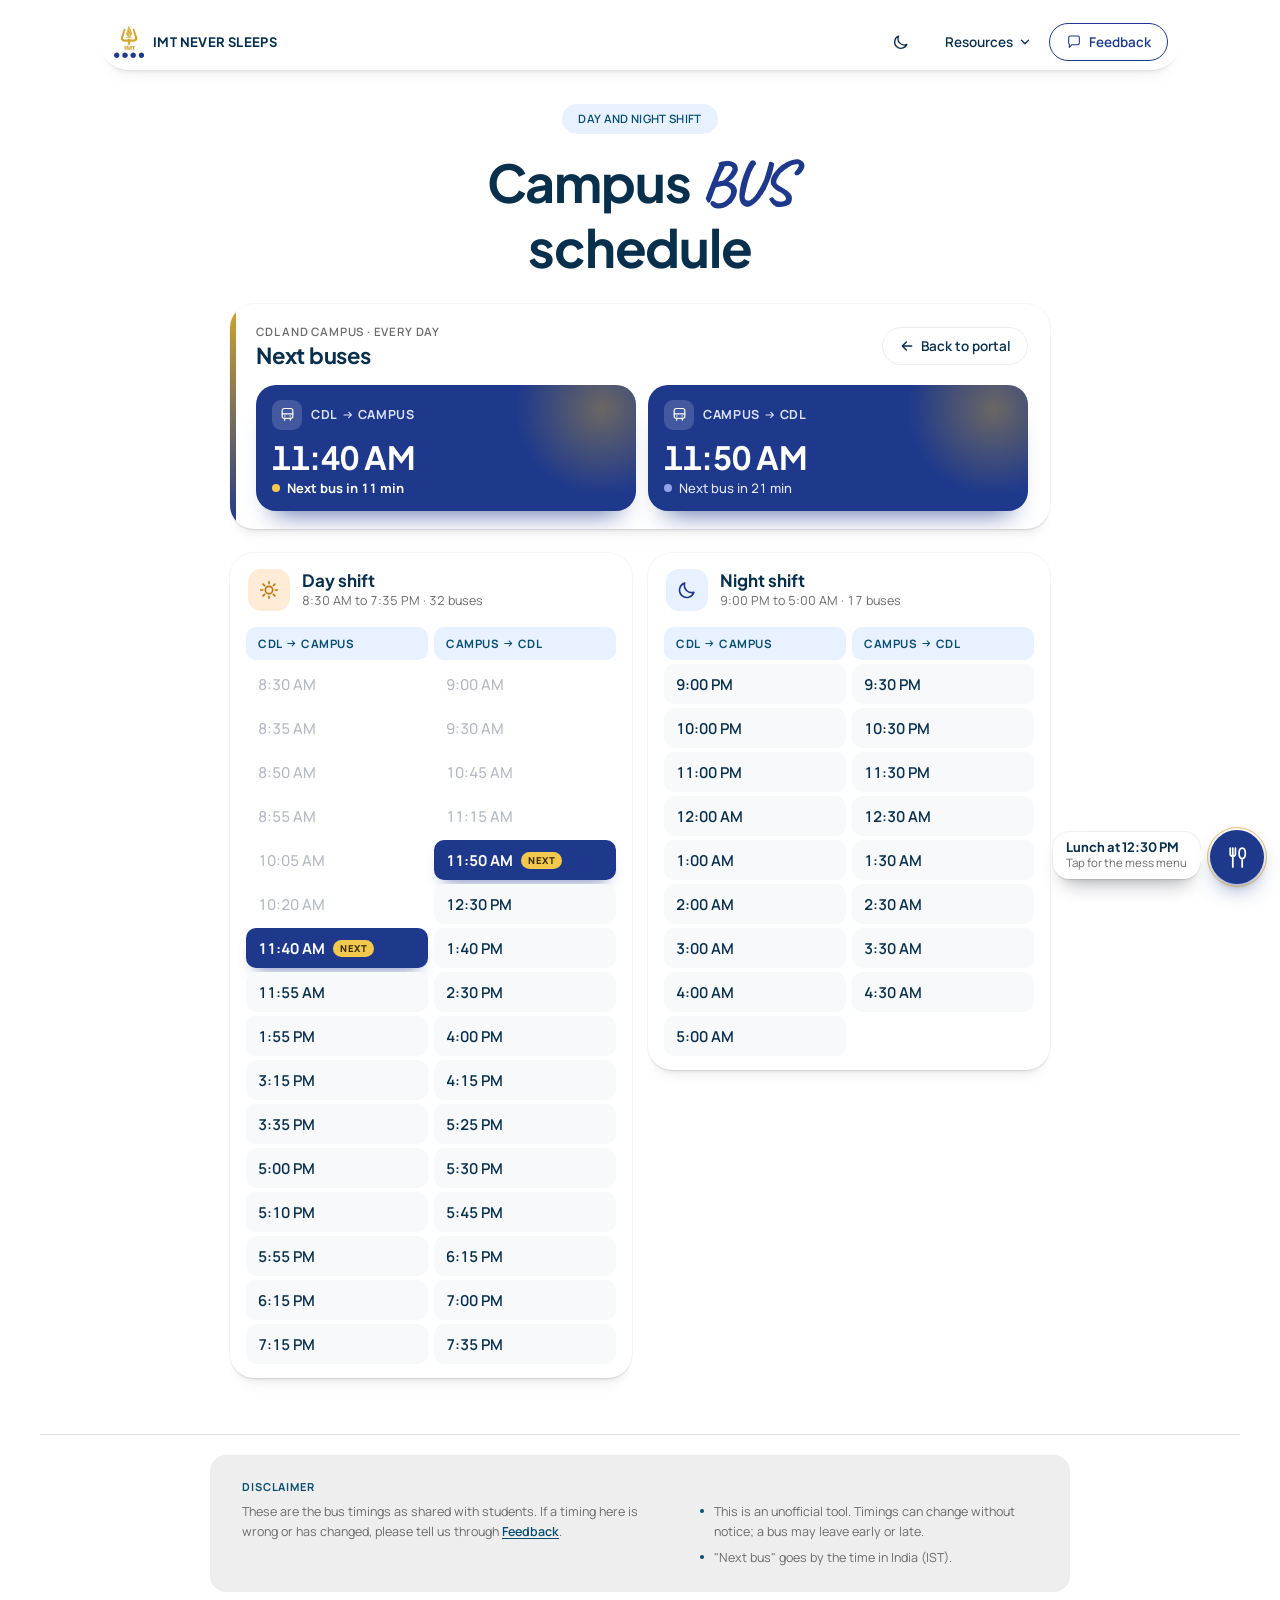
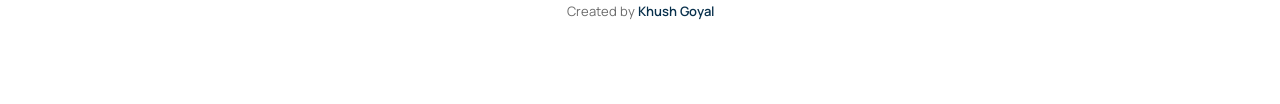
==== commit 8fa82f82: "App icon for the day" ====
--- a/bus/index.html
+++ b/bus/index.html
@@ -31,7 +31,7 @@
 <meta name="apple-mobile-web-app-capable" content="yes">
 <meta name="mobile-web-app-capable" content="yes">
 <meta name="apple-mobile-web-app-title" content="IMT Never Sleeps">
-<link rel="apple-touch-icon" href="../assets/apple-touch-icon.png?v=halloween">
+<link rel="apple-touch-icon" href="../assets/apple-touch-icon.png?v=diwali">
 <link rel="preconnect" href="https://fonts.gstatic.com" crossorigin>
 <link rel="stylesheet" href="https://fonts.googleapis.com/css2?family=Manrope:wght@400;500;600;700&family=Plus+Jakarta+Sans:wght@500;600;700&family=Caveat:wght@600;700&display=swap">
 <script src="../js/theme.js?v=702672a2"></script>
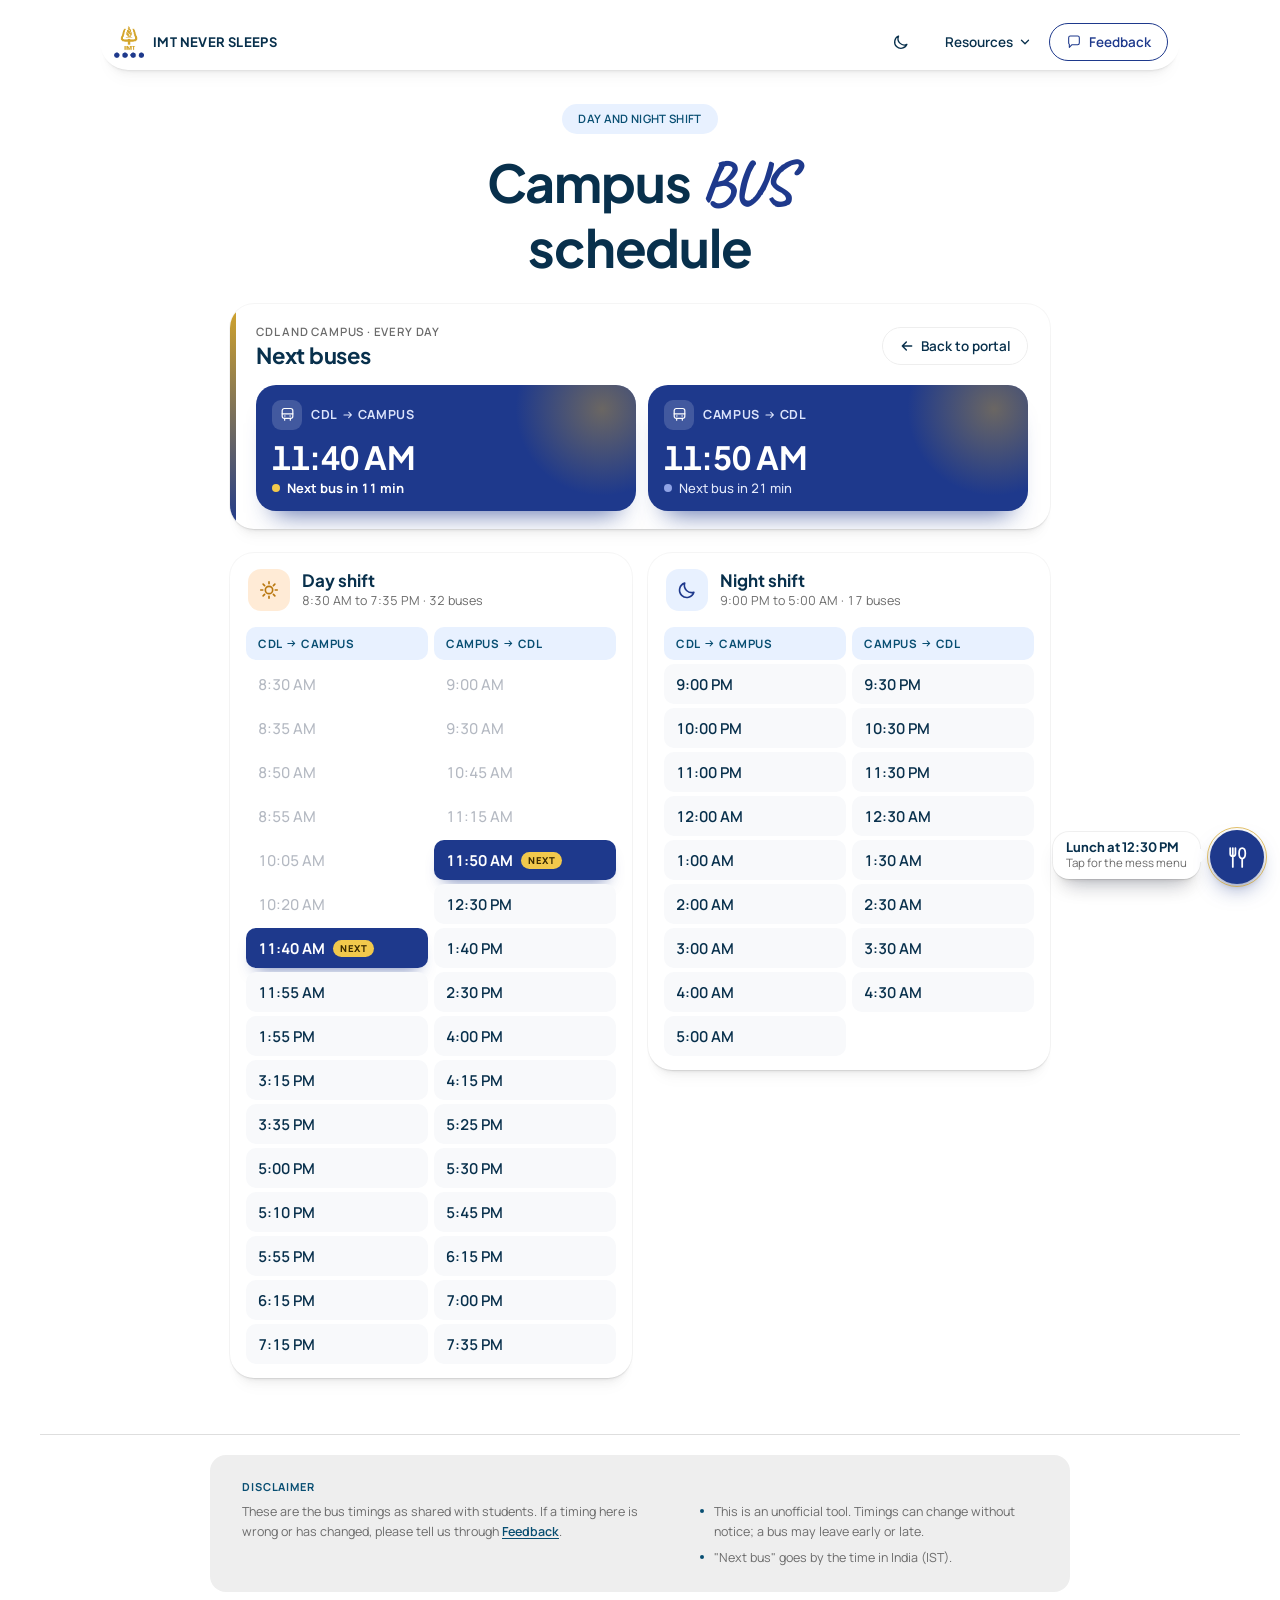
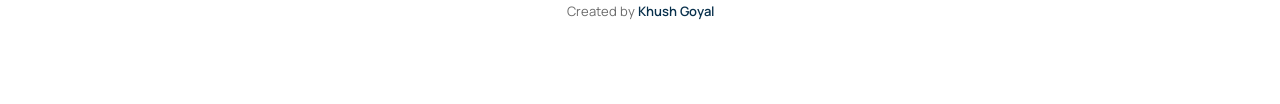
==== commit e7110649: "Mess menu for 1 and 2 Nov (from a picture, data/config/mess-extra.json) Co-Authored-By: Claude Sonne" ====
--- a/bus/index.html
+++ b/bus/index.html
@@ -22,7 +22,7 @@
 <meta name="twitter:title" content="IMT Ghaziabad Bus Schedule: CDL to Campus | IMT Never Sleeps">
 <meta name="twitter:description" content="IMT Ghaziabad campus bus timings between CDL and Campus: the full day and night shift timetable, with the next bus each way.">
 <meta name="twitter:image" content="https://imtneversleeps.com/assets/og-image.png">
-<script type="application/ld+json">{"@context":"https://schema.org","@graph":[{"@type":"WebPage","@id":"https://imtneversleeps.com/bus/#webpage","url":"https://imtneversleeps.com/bus/","name":"IMT Ghaziabad Bus Schedule: CDL to Campus | IMT Never Sleeps","description":"IMT Ghaziabad campus bus timings between CDL and Campus: the full day and night shift timetable, with the next bus each way.","inLanguage":"en-IN","isPartOf":{"@id":"https://imtneversleeps.com/#website"},"dateModified":"2026-10-31","primaryImageOfPage":{"@type":"ImageObject","url":"https://imtneversleeps.com/assets/og-image.png"},"breadcrumb":{"@id":"https://imtneversleeps.com/bus/#breadcrumb"}},{"@type":"BreadcrumbList","@id":"https://imtneversleeps.com/bus/#breadcrumb","itemListElement":[{"@type":"ListItem","position":1,"name":"Home","item":"https://imtneversleeps.com/"},{"@type":"ListItem","position":2,"name":"Bus schedule","item":"https://imtneversleeps.com/bus/"}]}]}</script>
+<script type="application/ld+json">{"@context":"https://schema.org","@graph":[{"@type":"WebPage","@id":"https://imtneversleeps.com/bus/#webpage","url":"https://imtneversleeps.com/bus/","name":"IMT Ghaziabad Bus Schedule: CDL to Campus | IMT Never Sleeps","description":"IMT Ghaziabad campus bus timings between CDL and Campus: the full day and night shift timetable, with the next bus each way.","inLanguage":"en-IN","isPartOf":{"@id":"https://imtneversleeps.com/#website"},"dateModified":"2026-11-01","primaryImageOfPage":{"@type":"ImageObject","url":"https://imtneversleeps.com/assets/og-image.png"},"breadcrumb":{"@id":"https://imtneversleeps.com/bus/#breadcrumb"}},{"@type":"BreadcrumbList","@id":"https://imtneversleeps.com/bus/#breadcrumb","itemListElement":[{"@type":"ListItem","position":1,"name":"Home","item":"https://imtneversleeps.com/"},{"@type":"ListItem","position":2,"name":"Bus schedule","item":"https://imtneversleeps.com/bus/"}]}]}</script>
 <!--/seo:head-->
 <link rel="icon" type="image/png" href="../assets/imt-logo.png">
 <link rel="manifest" href="../manifest.webmanifest">
@@ -149,7 +149,7 @@
 <script src="../js/common.js?v=d513f07c"></script>
 <script src="../js/festival.js?v=316a29ea"></script>
 <script src="../js/halloween.js?v=b60eede7"></script>
-<script src="../js/mess-data.js?v=aaeb11f6"></script>
+<script src="../js/mess-data.js?v=4ac937f2"></script>
 <script src="../js/mess.js?v=8ed478b9"></script>
 <script src="../js/bus-data.js?v=383916c0"></script>
 <script src="../js/bus.js?v=7085c862"></script>
